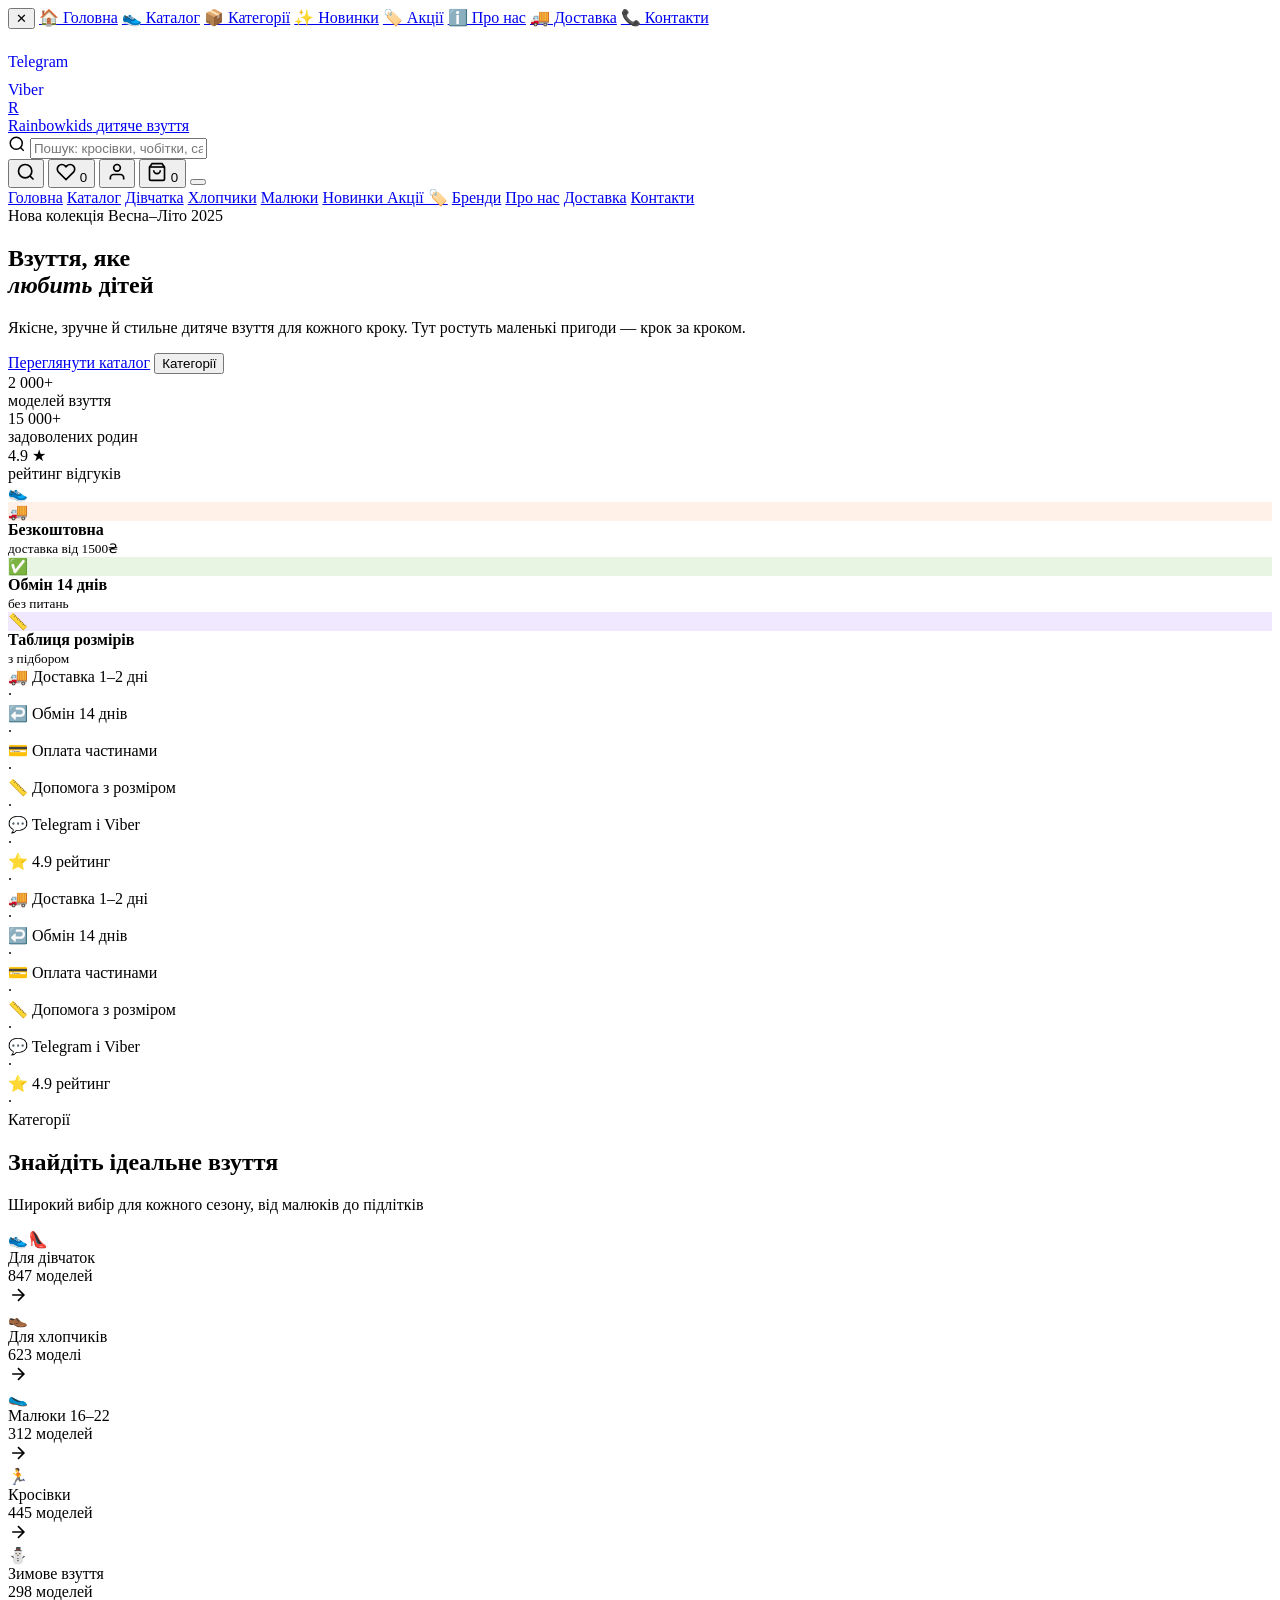
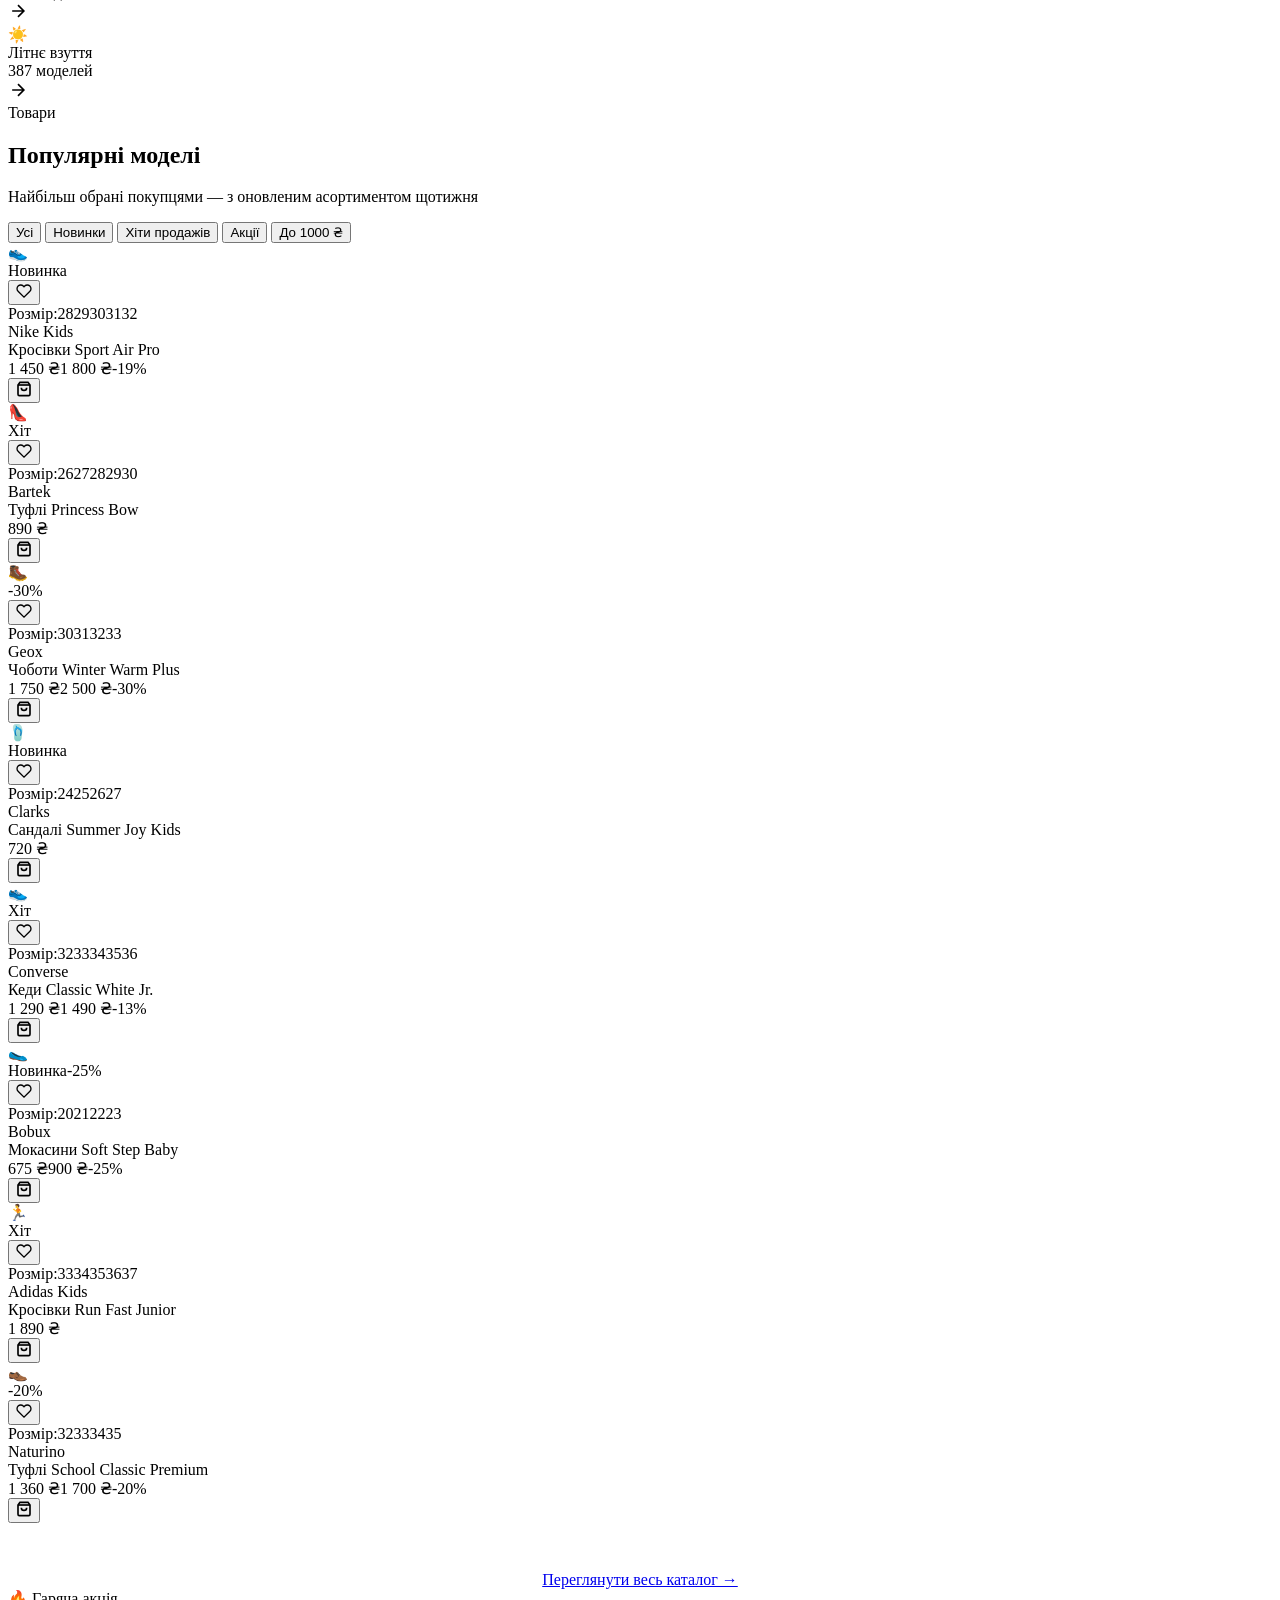
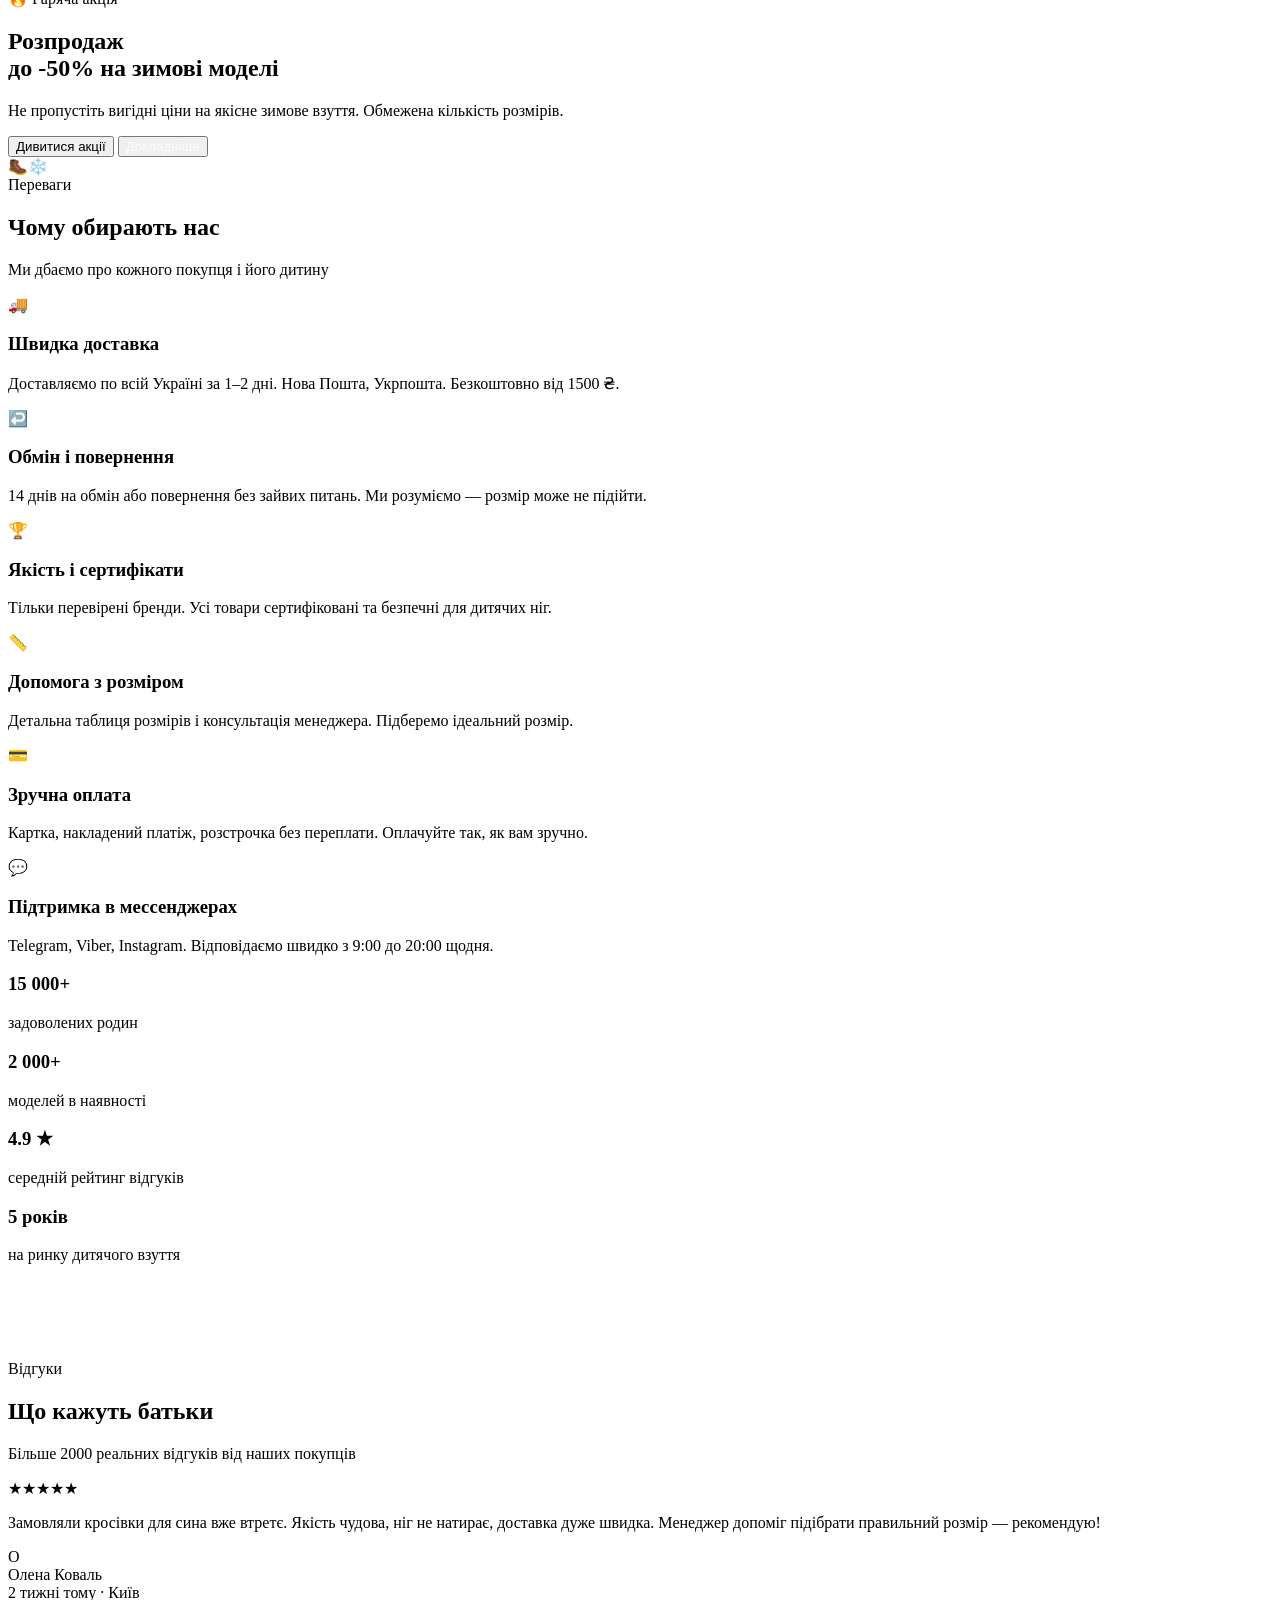
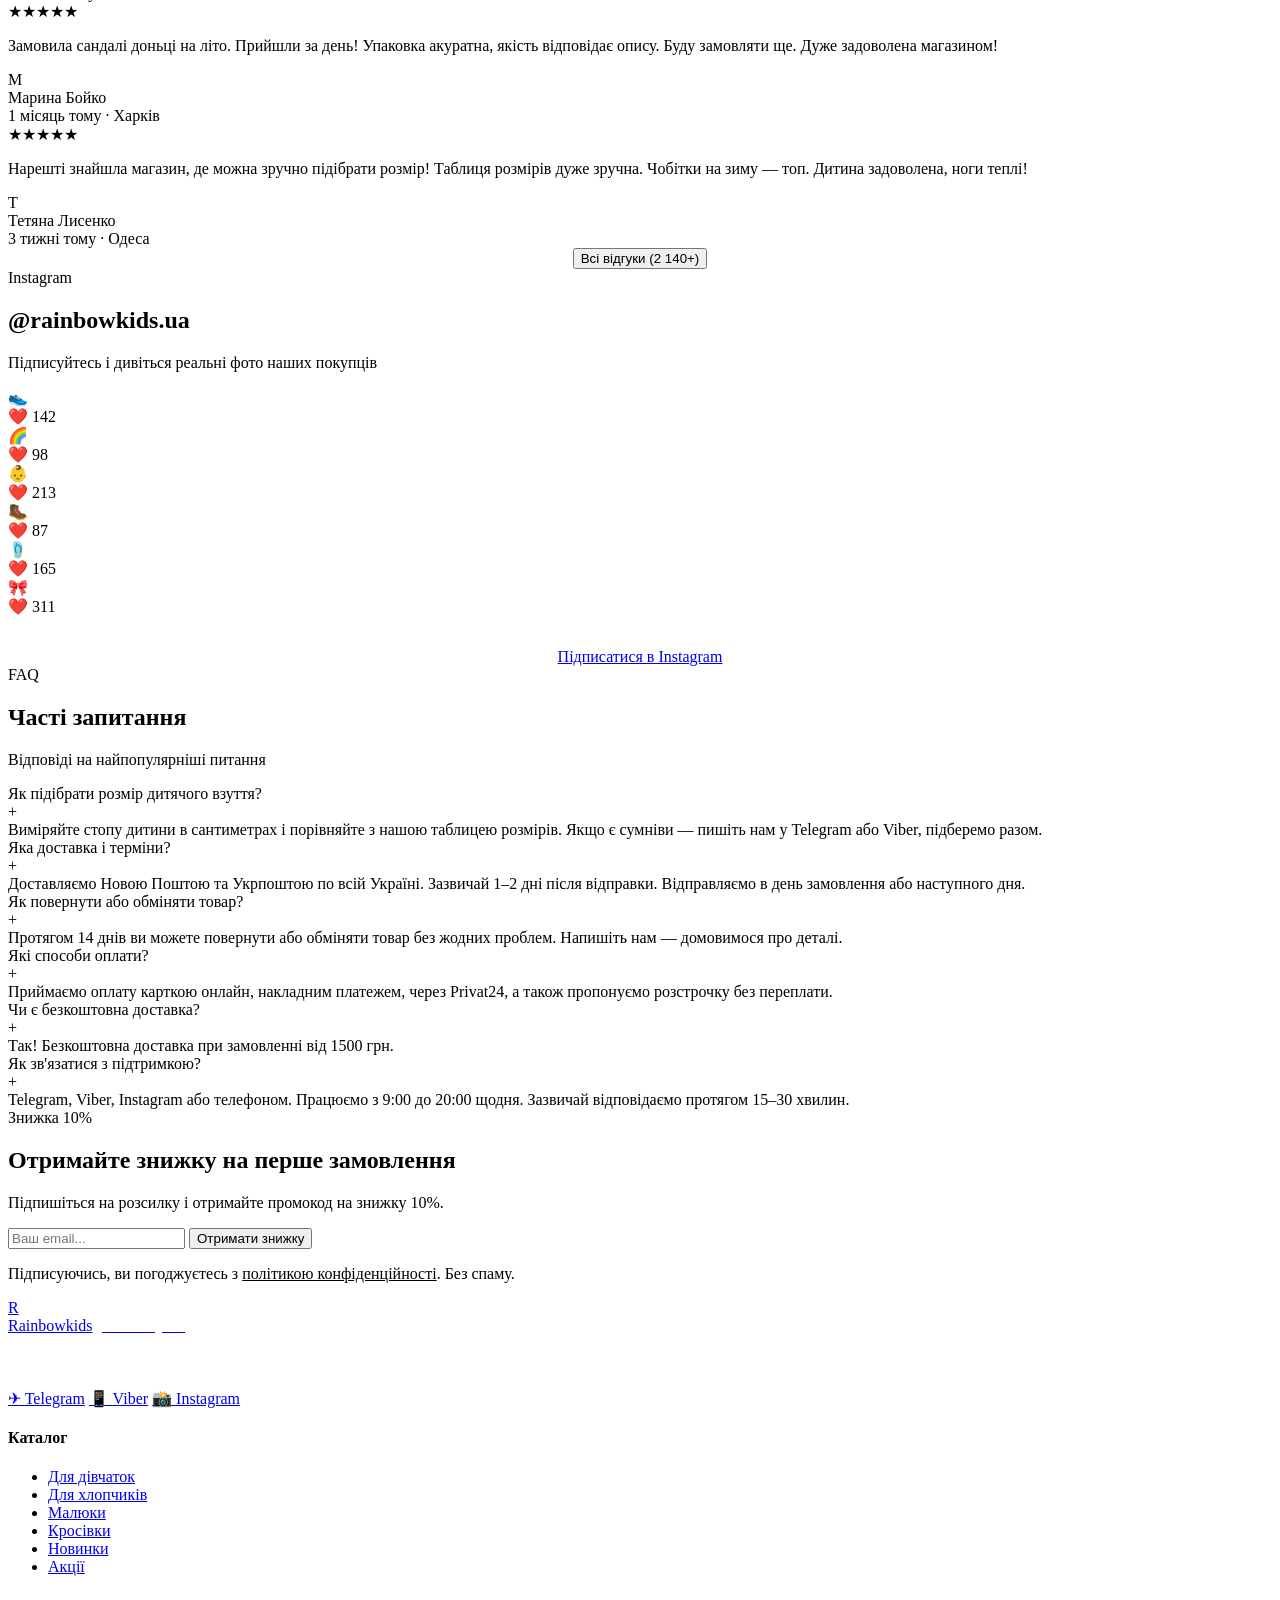
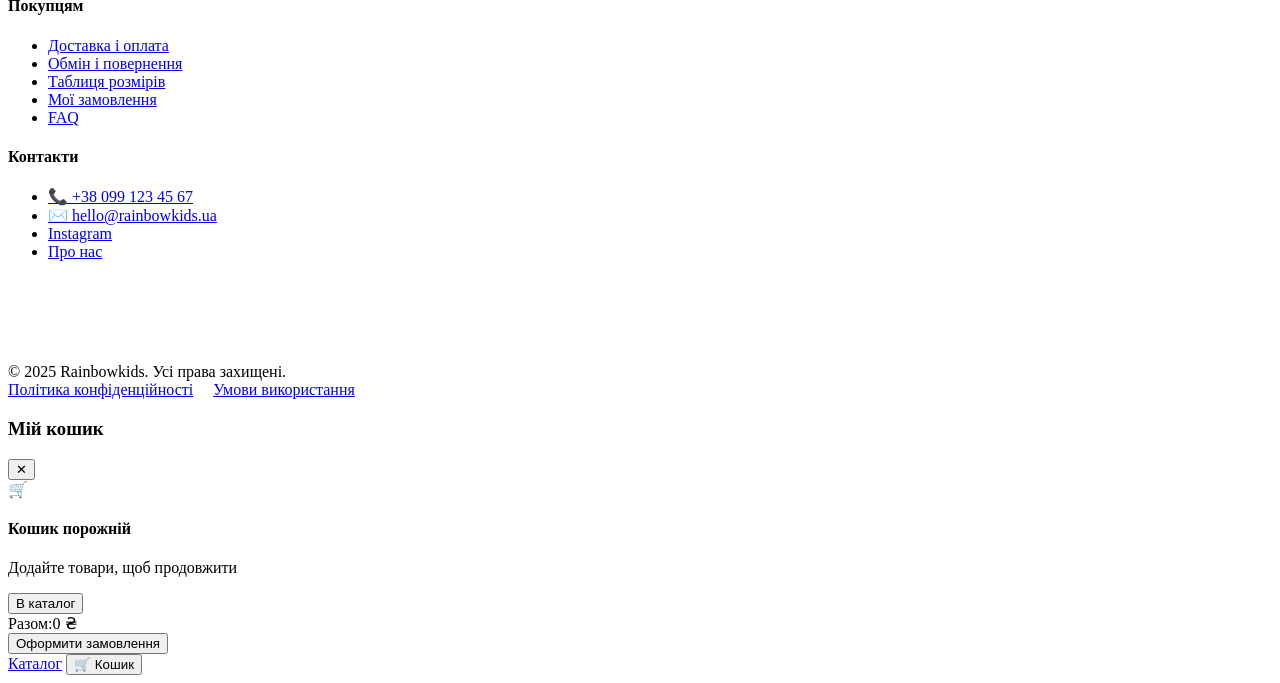
==== index.html @ 33ae43b8 "Add files via upload" ====
<!DOCTYPE html>
<html lang="uk">
<head>
  <meta charset="UTF-8">
  <meta name="viewport" content="width=device-width, initial-scale=1.0">
  <title>Rainbowkids — Дитяче взуття з любов'ю</title>
  <meta name="description" content="Інтернет-магазин дитячого взуття Rainbowkids. Великий вибір для дітей. Швидка доставка по Україні.">
  <link rel="icon" href="data:image/svg+xml,<svg xmlns='http://www.w3.org/2000/svg' viewBox='0 0 100 100'><text y='.9em' font-size='90'>👟</text></svg>">
  <link rel="stylesheet" href="css/style.css">
</head>
<body>

<div id="mobileNav" class="mobile-nav">
  <div id="mobileNavOverlay" class="mobile-nav-overlay"></div>
  <div class="mobile-nav-panel">
    <button class="mobile-nav-close" onclick="document.getElementById('mobileMenuBtn').click()">✕</button>
    <a href="index.html" class="mobile-nav-link">🏠 Головна</a>
    <a href="pages/catalog.html" class="mobile-nav-link">👟 Каталог</a>
    <a href="#categories" class="mobile-nav-link">📦 Категорії</a>
    <a href="#" class="mobile-nav-link">✨ Новинки</a>
    <a href="#" class="mobile-nav-link">🏷️ Акції</a>
    <a href="#" class="mobile-nav-link">ℹ️ Про нас</a>
    <a href="#" class="mobile-nav-link">🚚 Доставка</a>
    <a href="#" class="mobile-nav-link">📞 Контакти</a>
    <div style="margin-top:auto;padding-top:24px;display:flex;flex-direction:column;gap:10px;">
      <a href="https://t.me/rainbowkids" class="messenger-btn tg" style="justify-content:center;text-decoration:none;">Telegram</a>
      <a href="viber://chat" class="messenger-btn vb" style="justify-content:center;text-decoration:none;">Viber</a>
    </div>
  </div>
</div>

<header class="site-header">
  <div class="header-top">
    <a href="index.html" class="logo">
      <div class="logo-mark">R</div>
      <div>
        <span class="logo-text">Rainbowkids</span>
        <span class="logo-sub">дитяче взуття</span>
      </div>
    </a>
    <div class="header-search">
      <svg class="search-icon" width="18" height="18" fill="none" stroke="currentColor" stroke-width="2" viewBox="0 0 24 24"><circle cx="11" cy="11" r="8"/><path d="m21 21-4.35-4.35"/></svg>
      <input type="text" placeholder="Пошук: кросівки, чобітки, сандалі...">
    </div>
    <div class="header-actions">
      <button class="action-btn" onclick="focusSearch()" title="Пошук">
        <svg width="20" height="20" fill="none" stroke="currentColor" stroke-width="2" viewBox="0 0 24 24"><circle cx="11" cy="11" r="8"/><path d="m21 21-4.35-4.35"/></svg>
      </button>
      <button class="action-btn" title="Обране">
        <svg width="20" height="20" fill="none" stroke="currentColor" stroke-width="2" viewBox="0 0 24 24"><path d="M20.84 4.61a5.5 5.5 0 0 0-7.78 0L12 5.67l-1.06-1.06a5.5 5.5 0 0 0-7.78 7.78l1.06 1.06L12 21.23l7.78-7.78 1.06-1.06a5.5 5.5 0 0 0 0-7.78z"/></svg>
        <span class="badge-count wish-count">0</span>
      </button>
      <button class="action-btn" title="Кабінет">
        <svg width="20" height="20" fill="none" stroke="currentColor" stroke-width="2" viewBox="0 0 24 24"><path d="M20 21v-2a4 4 0 0 0-4-4H8a4 4 0 0 0-4 4v2"/><circle cx="12" cy="7" r="4"/></svg>
      </button>
      <button class="action-btn cart-action" onclick="openCart()" title="Кошик">
        <svg width="20" height="20" fill="none" stroke="currentColor" stroke-width="2" viewBox="0 0 24 24"><path d="M6 2 3 6v14a2 2 0 0 0 2 2h14a2 2 0 0 0 2-2V6l-3-4z"/><line x1="3" y1="6" x2="21" y2="6"/><path d="M16 10a4 4 0 0 1-8 0"/></svg>
        <span class="badge-count cart-count">0</span>
      </button>
      <button class="mobile-menu-btn" id="mobileMenuBtn" aria-label="Меню"><span></span><span></span><span></span></button>
    </div>
  </div>
  <nav class="main-nav">
    <div class="nav-inner">
      <a href="index.html" class="nav-link active">Головна</a>
      <a href="pages/catalog.html" class="nav-link">Каталог</a>
      <a href="#" class="nav-link">Дівчатка</a>
      <a href="#" class="nav-link">Хлопчики</a>
      <a href="#" class="nav-link">Малюки</a>
      <a href="#" class="nav-link">Новинки <span class="new-dot"></span></a>
      <a href="#" class="nav-link">Акції 🏷️</a>
      <a href="#" class="nav-link">Бренди</a>
      <a href="#" class="nav-link">Про нас</a>
      <a href="#" class="nav-link">Доставка</a>
      <a href="#" class="nav-link">Контакти</a>
    </div>
  </nav>
</header>

<main>

<section class="hero">
  <div class="hero-content fade-up">
    <div class="hero-tag"><span></span>Нова колекція Весна–Літо 2025</div>
    <h1>Взуття, яке<br><em>любить</em> дітей</h1>
    <p class="hero-desc">Якісне, зручне й стильне дитяче взуття для кожного кроку. Тут ростуть маленькі пригоди — крок за кроком.</p>
    <div class="hero-actions">
      <a href="pages/catalog.html" class="btn btn-coral btn-lg">Переглянути каталог</a>
      <button class="btn btn-outline btn-lg" onclick="document.getElementById('categories').scrollIntoView({behavior:'smooth'})">Категорії</button>
    </div>
    <div class="hero-stats">
      <div class="stat-item"><div class="stat-num">2 000+</div><div class="stat-label">моделей взуття</div></div>
      <div class="stat-item"><div class="stat-num">15 000+</div><div class="stat-label">задоволених родин</div></div>
      <div class="stat-item"><div class="stat-num">4.9 ★</div><div class="stat-label">рейтинг відгуків</div></div>
    </div>
  </div>
  <div class="hero-visual">
    <div class="hero-img-placeholder">
      <div class="big-shoe-visual"><div class="shoe-circle"><span>👟</span></div></div>
      <div class="floating-card card-1">
        <div class="fc-icon" style="background:#FFF0E8;">🚚</div>
        <div><strong>Безкоштовна</strong><br><small style="color:var(--text-muted)">доставка від 1500₴</small></div>
      </div>
      <div class="floating-card card-2">
        <div class="fc-icon" style="background:#E8F5E3;">✅</div>
        <div><strong>Обмін 14 днів</strong><br><small style="color:var(--text-muted)">без питань</small></div>
      </div>
      <div class="floating-card card-3">
        <div class="fc-icon" style="background:#F0E8FF;">📏</div>
        <div><strong>Таблиця розмірів</strong><br><small style="color:var(--text-muted)">з підбором</small></div>
      </div>
    </div>
  </div>
</section>

<div class="features-strip">
  <div class="features-track">
    <div class="feature-item"><span>🚚</span> Доставка 1–2 дні</div><div class="feature-sep">·</div>
    <div class="feature-item"><span>↩️</span> Обмін 14 днів</div><div class="feature-sep">·</div>
    <div class="feature-item"><span>💳</span> Оплата частинами</div><div class="feature-sep">·</div>
    <div class="feature-item"><span>📏</span> Допомога з розміром</div><div class="feature-sep">·</div>
    <div class="feature-item"><span>💬</span> Telegram і Viber</div><div class="feature-sep">·</div>
    <div class="feature-item"><span>⭐</span> 4.9 рейтинг</div><div class="feature-sep">·</div>
    <div class="feature-item"><span>🚚</span> Доставка 1–2 дні</div><div class="feature-sep">·</div>
    <div class="feature-item"><span>↩️</span> Обмін 14 днів</div><div class="feature-sep">·</div>
    <div class="feature-item"><span>💳</span> Оплата частинами</div><div class="feature-sep">·</div>
    <div class="feature-item"><span>📏</span> Допомога з розміром</div><div class="feature-sep">·</div>
    <div class="feature-item"><span>💬</span> Telegram і Viber</div><div class="feature-sep">·</div>
    <div class="feature-item"><span>⭐</span> 4.9 рейтинг</div><div class="feature-sep">·</div>
  </div>
</div>

<section class="categories-section" id="categories">
  <div class="container">
    <div class="section-header fade-up">
      <div class="section-tag">Категорії</div>
      <h2>Знайдіть ідеальне взуття</h2>
      <p>Широкий вибір для кожного сезону, від малюків до підлітків</p>
    </div>
    <div class="categories-grid">
      <div class="cat-card large fade-up stagger-1">
        <div class="cat-img"><div class="cat-img-inner">👟👠</div></div>
        <div class="cat-body"><div><div class="cat-name">Для дівчаток</div><div class="cat-count">847 моделей</div></div><svg class="cat-arrow" width="20" height="20" fill="none" stroke="currentColor" stroke-width="2" viewBox="0 0 24 24"><path d="M5 12h14M12 5l7 7-7 7"/></svg></div>
      </div>
      <div class="cat-card fade-up stagger-2">
        <div class="cat-img"><div class="cat-img-inner">👞</div></div>
        <div class="cat-body"><div><div class="cat-name">Для хлопчиків</div><div class="cat-count">623 моделі</div></div><svg class="cat-arrow" width="20" height="20" fill="none" stroke="currentColor" stroke-width="2" viewBox="0 0 24 24"><path d="M5 12h14M12 5l7 7-7 7"/></svg></div>
      </div>
      <div class="cat-card fade-up stagger-3">
        <div class="cat-img"><div class="cat-img-inner">🥿</div></div>
        <div class="cat-body"><div><div class="cat-name">Малюки 16–22</div><div class="cat-count">312 моделей</div></div><svg class="cat-arrow" width="20" height="20" fill="none" stroke="currentColor" stroke-width="2" viewBox="0 0 24 24"><path d="M5 12h14M12 5l7 7-7 7"/></svg></div>
      </div>
      <div class="cat-card fade-up stagger-1">
        <div class="cat-img"><div class="cat-img-inner">🏃</div></div>
        <div class="cat-body"><div><div class="cat-name">Кросівки</div><div class="cat-count">445 моделей</div></div><svg class="cat-arrow" width="20" height="20" fill="none" stroke="currentColor" stroke-width="2" viewBox="0 0 24 24"><path d="M5 12h14M12 5l7 7-7 7"/></svg></div>
      </div>
      <div class="cat-card fade-up stagger-2">
        <div class="cat-img"><div class="cat-img-inner">⛄</div></div>
        <div class="cat-body"><div><div class="cat-name">Зимове взуття</div><div class="cat-count">298 моделей</div></div><svg class="cat-arrow" width="20" height="20" fill="none" stroke="currentColor" stroke-width="2" viewBox="0 0 24 24"><path d="M5 12h14M12 5l7 7-7 7"/></svg></div>
      </div>
      <div class="cat-card fade-up stagger-3">
        <div class="cat-img"><div class="cat-img-inner">☀️</div></div>
        <div class="cat-body"><div><div class="cat-name">Літнє взуття</div><div class="cat-count">387 моделей</div></div><svg class="cat-arrow" width="20" height="20" fill="none" stroke="currentColor" stroke-width="2" viewBox="0 0 24 24"><path d="M5 12h14M12 5l7 7-7 7"/></svg></div>
      </div>
    </div>
  </div>
</section>

<section class="products-section">
  <div class="container">
    <div class="section-header fade-up">
      <div class="section-tag">Товари</div>
      <h2>Популярні моделі</h2>
      <p>Найбільш обрані покупцями — з оновленим асортиментом щотижня</p>
    </div>
    <div class="products-tabs fade-up">
      <button class="tab-btn active">Усі</button>
      <button class="tab-btn">Новинки</button>
      <button class="tab-btn">Хіти продажів</button>
      <button class="tab-btn">Акції</button>
      <button class="tab-btn">До 1000 ₴</button>
    </div>
    <div class="products-grid">
      <div class="product-card fade-up stagger-1">
        <div class="product-img"><div class="product-img-inner">👟</div>
          <div class="product-badges"><span class="badge badge-new">Новинка</span></div>
          <div class="product-actions">
            <button class="product-action-btn" onclick="toggleWish(this,'Кросівки Sport Air Pro')"><svg width="16" height="16" fill="none" stroke="currentColor" stroke-width="2" viewBox="0 0 24 24"><path d="M20.84 4.61a5.5 5.5 0 0 0-7.78 0L12 5.67l-1.06-1.06a5.5 5.5 0 0 0-7.78 7.78l1.06 1.06L12 21.23l7.78-7.78 1.06-1.06a5.5 5.5 0 0 0 0-7.78z"/></svg></button>
          </div>
          <div class="product-sizes"><span class="sizes-label">Розмір:</span><span class="size-chip">28</span><span class="size-chip">29</span><span class="size-chip">30</span><span class="size-chip sold-out">31</span><span class="size-chip">32</span></div>
        </div>
        <div class="product-body"><div class="product-brand">Nike Kids</div><div class="product-name">Кросівки Sport Air Pro</div>
          <div class="product-footer"><div class="product-price"><span class="price-current">1 450 ₴</span><span class="price-old">1 800 ₴</span><span class="price-discount">-19%</span></div>
            <button class="cart-btn" onclick="addToCart('Кросівки Sport Air Pro',1450,'32','👟')"><svg width="16" height="16" fill="none" stroke="currentColor" stroke-width="2.5" viewBox="0 0 24 24"><path d="M6 2 3 6v14a2 2 0 0 0 2 2h14a2 2 0 0 0 2-2V6l-3-4z"/><line x1="3" y1="6" x2="21" y2="6"/><path d="M16 10a4 4 0 0 1-8 0"/></svg></button>
          </div>
        </div>
      </div>
      <div class="product-card fade-up stagger-2">
        <div class="product-img"><div class="product-img-inner">👠</div>
          <div class="product-badges"><span class="badge badge-hit">Хіт</span></div>
          <div class="product-actions"><button class="product-action-btn" onclick="toggleWish(this,'Туфлі Princess Bow')"><svg width="16" height="16" fill="none" stroke="currentColor" stroke-width="2" viewBox="0 0 24 24"><path d="M20.84 4.61a5.5 5.5 0 0 0-7.78 0L12 5.67l-1.06-1.06a5.5 5.5 0 0 0-7.78 7.78l1.06 1.06L12 21.23l7.78-7.78 1.06-1.06a5.5 5.5 0 0 0 0-7.78z"/></svg></button></div>
          <div class="product-sizes"><span class="sizes-label">Розмір:</span><span class="size-chip">26</span><span class="size-chip">27</span><span class="size-chip">28</span><span class="size-chip">29</span><span class="size-chip">30</span></div>
        </div>
        <div class="product-body"><div class="product-brand">Bartek</div><div class="product-name">Туфлі Princess Bow</div>
          <div class="product-footer"><div class="product-price"><span class="price-current">890 ₴</span></div>
            <button class="cart-btn" onclick="addToCart('Туфлі Princess Bow',890,'28','👠')"><svg width="16" height="16" fill="none" stroke="currentColor" stroke-width="2.5" viewBox="0 0 24 24"><path d="M6 2 3 6v14a2 2 0 0 0 2 2h14a2 2 0 0 0 2-2V6l-3-4z"/><line x1="3" y1="6" x2="21" y2="6"/><path d="M16 10a4 4 0 0 1-8 0"/></svg></button>
          </div>
        </div>
      </div>
      <div class="product-card fade-up stagger-3">
        <div class="product-img"><div class="product-img-inner">🥾</div>
          <div class="product-badges"><span class="badge badge-sale">-30%</span></div>
          <div class="product-actions"><button class="product-action-btn" onclick="toggleWish(this,'Чоботи Winter Warm Plus')"><svg width="16" height="16" fill="none" stroke="currentColor" stroke-width="2" viewBox="0 0 24 24"><path d="M20.84 4.61a5.5 5.5 0 0 0-7.78 0L12 5.67l-1.06-1.06a5.5 5.5 0 0 0-7.78 7.78l1.06 1.06L12 21.23l7.78-7.78 1.06-1.06a5.5 5.5 0 0 0 0-7.78z"/></svg></button></div>
          <div class="product-sizes"><span class="sizes-label">Розмір:</span><span class="size-chip">30</span><span class="size-chip">31</span><span class="size-chip sold-out">32</span><span class="size-chip">33</span></div>
        </div>
        <div class="product-body"><div class="product-brand">Geox</div><div class="product-name">Чоботи Winter Warm Plus</div>
          <div class="product-footer"><div class="product-price"><span class="price-current">1 750 ₴</span><span class="price-old">2 500 ₴</span><span class="price-discount">-30%</span></div>
            <button class="cart-btn" onclick="addToCart('Чоботи Winter Warm Plus',1750,'31','🥾')"><svg width="16" height="16" fill="none" stroke="currentColor" stroke-width="2.5" viewBox="0 0 24 24"><path d="M6 2 3 6v14a2 2 0 0 0 2 2h14a2 2 0 0 0 2-2V6l-3-4z"/><line x1="3" y1="6" x2="21" y2="6"/><path d="M16 10a4 4 0 0 1-8 0"/></svg></button>
          </div>
        </div>
      </div>
      <div class="product-card fade-up stagger-4">
        <div class="product-img"><div class="product-img-inner">🩴</div>
          <div class="product-badges"><span class="badge badge-new">Новинка</span></div>
          <div class="product-actions"><button class="product-action-btn" onclick="toggleWish(this,'Сандалі Summer Joy Kids')"><svg width="16" height="16" fill="none" stroke="currentColor" stroke-width="2" viewBox="0 0 24 24"><path d="M20.84 4.61a5.5 5.5 0 0 0-7.78 0L12 5.67l-1.06-1.06a5.5 5.5 0 0 0-7.78 7.78l1.06 1.06L12 21.23l7.78-7.78 1.06-1.06a5.5 5.5 0 0 0 0-7.78z"/></svg></button></div>
          <div class="product-sizes"><span class="sizes-label">Розмір:</span><span class="size-chip">24</span><span class="size-chip">25</span><span class="size-chip">26</span><span class="size-chip">27</span></div>
        </div>
        <div class="product-body"><div class="product-brand">Clarks</div><div class="product-name">Сандалі Summer Joy Kids</div>
          <div class="product-footer"><div class="product-price"><span class="price-current">720 ₴</span></div>
            <button class="cart-btn" onclick="addToCart('Сандалі Summer Joy Kids',720,'26','🩴')"><svg width="16" height="16" fill="none" stroke="currentColor" stroke-width="2.5" viewBox="0 0 24 24"><path d="M6 2 3 6v14a2 2 0 0 0 2 2h14a2 2 0 0 0 2-2V6l-3-4z"/><line x1="3" y1="6" x2="21" y2="6"/><path d="M16 10a4 4 0 0 1-8 0"/></svg></button>
          </div>
        </div>
      </div>
      <div class="product-card fade-up stagger-1">
        <div class="product-img"><div class="product-img-inner">👟</div>
          <div class="product-badges"><span class="badge badge-hit">Хіт</span></div>
          <div class="product-actions"><button class="product-action-btn" onclick="toggleWish(this,'Кеди Classic White Jr.')"><svg width="16" height="16" fill="none" stroke="currentColor" stroke-width="2" viewBox="0 0 24 24"><path d="M20.84 4.61a5.5 5.5 0 0 0-7.78 0L12 5.67l-1.06-1.06a5.5 5.5 0 0 0-7.78 7.78l1.06 1.06L12 21.23l7.78-7.78 1.06-1.06a5.5 5.5 0 0 0 0-7.78z"/></svg></button></div>
          <div class="product-sizes"><span class="sizes-label">Розмір:</span><span class="size-chip">32</span><span class="size-chip">33</span><span class="size-chip">34</span><span class="size-chip">35</span><span class="size-chip">36</span></div>
        </div>
        <div class="product-body"><div class="product-brand">Converse</div><div class="product-name">Кеди Classic White Jr.</div>
          <div class="product-footer"><div class="product-price"><span class="price-current">1 290 ₴</span><span class="price-old">1 490 ₴</span><span class="price-discount">-13%</span></div>
            <button class="cart-btn" onclick="addToCart('Кеди Classic White Jr.',1290,'34','👟')"><svg width="16" height="16" fill="none" stroke="currentColor" stroke-width="2.5" viewBox="0 0 24 24"><path d="M6 2 3 6v14a2 2 0 0 0 2 2h14a2 2 0 0 0 2-2V6l-3-4z"/><line x1="3" y1="6" x2="21" y2="6"/><path d="M16 10a4 4 0 0 1-8 0"/></svg></button>
          </div>
        </div>
      </div>
      <div class="product-card fade-up stagger-2">
        <div class="product-img"><div class="product-img-inner">🥿</div>
          <div class="product-badges"><span class="badge badge-new">Новинка</span><span class="badge badge-sale">-25%</span></div>
          <div class="product-actions"><button class="product-action-btn" onclick="toggleWish(this,'Мокасини Soft Step Baby')"><svg width="16" height="16" fill="none" stroke="currentColor" stroke-width="2" viewBox="0 0 24 24"><path d="M20.84 4.61a5.5 5.5 0 0 0-7.78 0L12 5.67l-1.06-1.06a5.5 5.5 0 0 0-7.78 7.78l1.06 1.06L12 21.23l7.78-7.78 1.06-1.06a5.5 5.5 0 0 0 0-7.78z"/></svg></button></div>
          <div class="product-sizes"><span class="sizes-label">Розмір:</span><span class="size-chip">20</span><span class="size-chip">21</span><span class="size-chip">22</span><span class="size-chip sold-out">23</span></div>
        </div>
        <div class="product-body"><div class="product-brand">Bobux</div><div class="product-name">Мокасини Soft Step Baby</div>
          <div class="product-footer"><div class="product-price"><span class="price-current">675 ₴</span><span class="price-old">900 ₴</span><span class="price-discount">-25%</span></div>
            <button class="cart-btn" onclick="addToCart('Мокасини Soft Step Baby',675,'21','🥿')"><svg width="16" height="16" fill="none" stroke="currentColor" stroke-width="2.5" viewBox="0 0 24 24"><path d="M6 2 3 6v14a2 2 0 0 0 2 2h14a2 2 0 0 0 2-2V6l-3-4z"/><line x1="3" y1="6" x2="21" y2="6"/><path d="M16 10a4 4 0 0 1-8 0"/></svg></button>
          </div>
        </div>
      </div>
      <div class="product-card fade-up stagger-3">
        <div class="product-img"><div class="product-img-inner">🏃</div>
          <div class="product-badges"><span class="badge badge-hit">Хіт</span></div>
          <div class="product-actions"><button class="product-action-btn" onclick="toggleWish(this,'Кросівки Run Fast Junior')"><svg width="16" height="16" fill="none" stroke="currentColor" stroke-width="2" viewBox="0 0 24 24"><path d="M20.84 4.61a5.5 5.5 0 0 0-7.78 0L12 5.67l-1.06-1.06a5.5 5.5 0 0 0-7.78 7.78l1.06 1.06L12 21.23l7.78-7.78 1.06-1.06a5.5 5.5 0 0 0 0-7.78z"/></svg></button></div>
          <div class="product-sizes"><span class="sizes-label">Розмір:</span><span class="size-chip">33</span><span class="size-chip">34</span><span class="size-chip">35</span><span class="size-chip">36</span><span class="size-chip">37</span></div>
        </div>
        <div class="product-body"><div class="product-brand">Adidas Kids</div><div class="product-name">Кросівки Run Fast Junior</div>
          <div class="product-footer"><div class="product-price"><span class="price-current">1 890 ₴</span></div>
            <button class="cart-btn" onclick="addToCart('Кросівки Run Fast Junior',1890,'35','🏃')"><svg width="16" height="16" fill="none" stroke="currentColor" stroke-width="2.5" viewBox="0 0 24 24"><path d="M6 2 3 6v14a2 2 0 0 0 2 2h14a2 2 0 0 0 2-2V6l-3-4z"/><line x1="3" y1="6" x2="21" y2="6"/><path d="M16 10a4 4 0 0 1-8 0"/></svg></button>
          </div>
        </div>
      </div>
      <div class="product-card fade-up stagger-4">
        <div class="product-img"><div class="product-img-inner">👞</div>
          <div class="product-badges"><span class="badge badge-sale">-20%</span></div>
          <div class="product-actions"><button class="product-action-btn" onclick="toggleWish(this,'Туфлі School Classic Premium')"><svg width="16" height="16" fill="none" stroke="currentColor" stroke-width="2" viewBox="0 0 24 24"><path d="M20.84 4.61a5.5 5.5 0 0 0-7.78 0L12 5.67l-1.06-1.06a5.5 5.5 0 0 0-7.78 7.78l1.06 1.06L12 21.23l7.78-7.78 1.06-1.06a5.5 5.5 0 0 0 0-7.78z"/></svg></button></div>
          <div class="product-sizes"><span class="sizes-label">Розмір:</span><span class="size-chip">32</span><span class="size-chip">33</span><span class="size-chip sold-out">34</span><span class="size-chip">35</span></div>
        </div>
        <div class="product-body"><div class="product-brand">Naturino</div><div class="product-name">Туфлі School Classic Premium</div>
          <div class="product-footer"><div class="product-price"><span class="price-current">1 360 ₴</span><span class="price-old">1 700 ₴</span><span class="price-discount">-20%</span></div>
            <button class="cart-btn" onclick="addToCart('Туфлі School Classic Premium',1360,'33','👞')"><svg width="16" height="16" fill="none" stroke="currentColor" stroke-width="2.5" viewBox="0 0 24 24"><path d="M6 2 3 6v14a2 2 0 0 0 2 2h14a2 2 0 0 0 2-2V6l-3-4z"/><line x1="3" y1="6" x2="21" y2="6"/><path d="M16 10a4 4 0 0 1-8 0"/></svg></button>
          </div>
        </div>
      </div>
    </div>
    <div style="text-align:center;margin-top:48px;" class="fade-up">
      <a href="pages/catalog.html" class="btn btn-outline btn-lg">Переглянути весь каталог →</a>
    </div>
  </div>
</section>

<section class="promo-section">
  <div class="container">
    <div class="promo-banner fade-in">
      <div class="promo-content">
        <span class="promo-tag">🔥 Гаряча акція</span>
        <h2>Розпродаж<br>до -50% на зимові моделі</h2>
        <p>Не пропустіть вигідні ціни на якісне зимове взуття. Обмежена кількість розмірів.</p>
        <div class="promo-actions">
          <button class="btn btn-coral btn-lg" onclick="showToast('🏷️ Переходимо в акції!')">Дивитися акції</button>
          <button class="btn btn-ghost btn-lg" style="color:rgba(255,255,255,0.8);">Докладніше</button>
        </div>
      </div>
      <div class="promo-visual">🥾❄️</div>
    </div>
  </div>
</section>

<section class="benefits-section">
  <div class="container">
    <div class="section-header fade-up">
      <div class="section-tag">Переваги</div>
      <h2>Чому обирають нас</h2>
      <p>Ми дбаємо про кожного покупця і його дитину</p>
    </div>
    <div class="benefits-grid">
      <div class="benefit-card fade-up stagger-1"><div class="benefit-icon">🚚</div><h3>Швидка доставка</h3><p>Доставляємо по всій Україні за 1–2 дні. Нова Пошта, Укрпошта. Безкоштовно від 1500 ₴.</p></div>
      <div class="benefit-card fade-up stagger-2"><div class="benefit-icon">↩️</div><h3>Обмін і повернення</h3><p>14 днів на обмін або повернення без зайвих питань. Ми розуміємо — розмір може не підійти.</p></div>
      <div class="benefit-card fade-up stagger-3"><div class="benefit-icon">🏆</div><h3>Якість і сертифікати</h3><p>Тільки перевірені бренди. Усі товари сертифіковані та безпечні для дитячих ніг.</p></div>
      <div class="benefit-card fade-up stagger-1"><div class="benefit-icon">📏</div><h3>Допомога з розміром</h3><p>Детальна таблиця розмірів і консультація менеджера. Підберемо ідеальний розмір.</p></div>
      <div class="benefit-card fade-up stagger-2"><div class="benefit-icon">💳</div><h3>Зручна оплата</h3><p>Картка, накладений платіж, розстрочка без переплати. Оплачуйте так, як вам зручно.</p></div>
      <div class="benefit-card fade-up stagger-3"><div class="benefit-icon">💬</div><h3>Підтримка в мессенджерах</h3><p>Telegram, Viber, Instagram. Відповідаємо швидко з 9:00 до 20:00 щодня.</p></div>
    </div>
  </div>
</section>

<section style="padding:0 0 80px;">
  <div class="container">
    <div class="trust-bar fade-in">
      <div class="trust-item"><h3>15 000+</h3><p>задоволених родин</p></div>
      <div class="trust-item"><h3>2 000+</h3><p>моделей в наявності</p></div>
      <div class="trust-item"><h3>4.9 ★</h3><p>середній рейтинг відгуків</p></div>
      <div class="trust-item"><h3>5 років</h3><p>на ринку дитячого взуття</p></div>
    </div>
  </div>
</section>

<section class="reviews-section">
  <div class="container">
    <div class="section-header fade-up"><div class="section-tag">Відгуки</div><h2>Що кажуть батьки</h2><p>Більше 2000 реальних відгуків від наших покупців</p></div>
    <div class="reviews-grid">
      <div class="review-card fade-up stagger-1"><div class="review-stars">★★★★★</div><p class="review-text">Замовляли кросівки для сина вже втретє. Якість чудова, ніг не натирає, доставка дуже швидка. Менеджер допоміг підібрати правильний розмір — рекомендую!</p><div class="review-author"><div class="review-avatar" style="background:var(--coral);">О</div><div><div class="review-name">Олена Коваль</div><div class="review-date">2 тижні тому · Київ</div></div></div></div>
      <div class="review-card fade-up stagger-2"><div class="review-stars">★★★★★</div><p class="review-text">Замовила сандалі доньці на літо. Прийшли за день! Упаковка акуратна, якість відповідає опису. Буду замовляти ще. Дуже задоволена магазином!</p><div class="review-author"><div class="review-avatar" style="background:var(--sage);">М</div><div><div class="review-name">Марина Бойко</div><div class="review-date">1 місяць тому · Харків</div></div></div></div>
      <div class="review-card fade-up stagger-3"><div class="review-stars">★★★★★</div><p class="review-text">Нарешті знайшла магазин, де можна зручно підібрати розмір! Таблиця розмірів дуже зручна. Чобітки на зиму — топ. Дитина задоволена, ноги теплі!</p><div class="review-author"><div class="review-avatar" style="background:var(--lavender);color:var(--text-primary);">Т</div><div><div class="review-name">Тетяна Лисенко</div><div class="review-date">3 тижні тому · Одеса</div></div></div></div>
    </div>
    <div style="text-align:center;" class="fade-up"><button class="btn btn-outline">Всі відгуки (2 140+)</button></div>
  </div>
</section>

<section class="instagram-section">
  <div class="container">
    <div class="section-header fade-up"><div class="section-tag">Instagram</div><h2>@rainbowkids.ua</h2><p>Підписуйтесь і дивіться реальні фото наших покупців</p></div>
    <div class="instagram-grid fade-in">
      <div class="ig-item"><span>👟</span><div class="ig-overlay">❤️ 142</div></div>
      <div class="ig-item"><span>🌈</span><div class="ig-overlay">❤️ 98</div></div>
      <div class="ig-item"><span>👶</span><div class="ig-overlay">❤️ 213</div></div>
      <div class="ig-item"><span>🥾</span><div class="ig-overlay">❤️ 87</div></div>
      <div class="ig-item"><span>🩴</span><div class="ig-overlay">❤️ 165</div></div>
      <div class="ig-item"><span>🎀</span><div class="ig-overlay">❤️ 311</div></div>
    </div>
    <div style="text-align:center;margin-top:32px;" class="fade-up"><a href="https://instagram.com/rainbowkids.ua" class="btn btn-outline" target="_blank" rel="noopener">Підписатися в Instagram</a></div>
  </div>
</section>

<section class="faq-section">
  <div class="container">
    <div class="section-header fade-up"><div class="section-tag">FAQ</div><h2>Часті запитання</h2><p>Відповіді на найпопулярніші питання</p></div>
    <div class="faq-grid">
      <div class="faq-item"><div class="faq-q">Як підібрати розмір дитячого взуття? <div class="faq-icon">+</div></div><div class="faq-a">Виміряйте стопу дитини в сантиметрах і порівняйте з нашою таблицею розмірів. Якщо є сумніви — пишіть нам у Telegram або Viber, підберемо разом.</div></div>
      <div class="faq-item"><div class="faq-q">Яка доставка і терміни? <div class="faq-icon">+</div></div><div class="faq-a">Доставляємо Новою Поштою та Укрпоштою по всій Україні. Зазвичай 1–2 дні після відправки. Відправляємо в день замовлення або наступного дня.</div></div>
      <div class="faq-item"><div class="faq-q">Як повернути або обміняти товар? <div class="faq-icon">+</div></div><div class="faq-a">Протягом 14 днів ви можете повернути або обміняти товар без жодних проблем. Напишіть нам — домовимося про деталі.</div></div>
      <div class="faq-item"><div class="faq-q">Які способи оплати? <div class="faq-icon">+</div></div><div class="faq-a">Приймаємо оплату карткою онлайн, накладним платежем, через Privat24, а також пропонуємо розстрочку без переплати.</div></div>
      <div class="faq-item"><div class="faq-q">Чи є безкоштовна доставка? <div class="faq-icon">+</div></div><div class="faq-a">Так! Безкоштовна доставка при замовленні від 1500 грн.</div></div>
      <div class="faq-item"><div class="faq-q">Як зв'язатися з підтримкою? <div class="faq-icon">+</div></div><div class="faq-a">Telegram, Viber, Instagram або телефоном. Працюємо з 9:00 до 20:00 щодня. Зазвичай відповідаємо протягом 15–30 хвилин.</div></div>
    </div>
  </div>
</section>

<section class="newsletter-section">
  <div class="container">
    <div class="newsletter-inner fade-up">
      <div class="section-tag" style="margin-bottom:16px;">Знижка 10%</div>
      <h2>Отримайте знижку на перше замовлення</h2>
      <p>Підпишіться на розсилку і отримайте промокод на знижку 10%.</p>
      <div class="newsletter-form">
        <input type="email" placeholder="Ваш email...">
        <button class="btn btn-coral" onclick="showToast('🎉 Промокод надіслано!')">Отримати знижку</button>
      </div>
      <p class="newsletter-consent">Підписуючись, ви погоджуєтесь з <a href="#" style="color:var(--coral)">політикою конфіденційності</a>. Без спаму.</p>
    </div>
  </div>
</section>

</main>

<footer class="site-footer">
  <div class="container">
    <div class="footer-main">
      <div class="footer-logo">
        <a href="index.html" class="logo"><div class="logo-mark">R</div><div><span class="logo-text">Rainbowkids</span><span class="logo-sub" style="color:rgba(255,255,255,0.4)">дитяче взуття</span></div></a>
        <p style="color:rgba(255,255,255,0.6);margin-top:16px;">Якісне дитяче взуття з любов'ю. Ми допомагаємо дітям робити кожен крок з радістю.</p>
        <div class="footer-messengers" style="margin-top:20px;">
          <a href="https://t.me/rainbowkids" class="messenger-btn tg" target="_blank" rel="noopener">✈ Telegram</a>
          <a href="viber://chat" class="messenger-btn vb">📱 Viber</a>
          <a href="https://instagram.com" class="messenger-btn ig" target="_blank" rel="noopener">📸 Instagram</a>
        </div>
      </div>
      <div class="footer-col"><h4>Каталог</h4><ul class="footer-links"><li><a href="#">Для дівчаток</a></li><li><a href="#">Для хлопчиків</a></li><li><a href="#">Малюки</a></li><li><a href="#">Кросівки</a></li><li><a href="#">Новинки</a></li><li><a href="#">Акції</a></li></ul></div>
      <div class="footer-col"><h4>Покупцям</h4><ul class="footer-links"><li><a href="#">Доставка і оплата</a></li><li><a href="#">Обмін і повернення</a></li><li><a href="#">Таблиця розмірів</a></li><li><a href="#">Мої замовлення</a></li><li><a href="#">FAQ</a></li></ul></div>
      <div class="footer-col"><h4>Контакти</h4><ul class="footer-links"><li><a href="tel:+380991234567">📞 +38 099 123 45 67</a></li><li><a href="mailto:hello@rainbowkids.ua">✉️ hello@rainbowkids.ua</a></li><li><a href="#">Instagram</a></li><li><a href="#">Про нас</a></li></ul>
        <div style="margin-top:24px;padding:20px;background:rgba(255,255,255,0.07);border-radius:16px;"><div style="color:rgba(255,255,255,0.5);font-size:0.75rem;margin-bottom:6px;">Графік роботи</div><div style="color:#fff;font-weight:600;font-size:0.9rem;">Пн–Нд 9:00–20:00</div></div>
      </div>
    </div>
    <div class="footer-bottom"><span>© 2025 Rainbowkids. Усі права захищені.</span><div style="display:flex;gap:20px;flex-wrap:wrap;"><a href="#">Політика конфіденційності</a><a href="#">Умови використання</a></div></div>
  </div>
</footer>

<div id="cartOverlay" class="cart-overlay"></div>
<div id="cartDrawer" class="cart-drawer">
  <div class="cart-header"><h3>Мій кошик</h3><button class="cart-close" onclick="closeCart()">✕</button></div>
  <div class="cart-body" id="cartBody"><div class="cart-empty"><span>🛒</span><h4>Кошик порожній</h4><p>Додайте товари, щоб продовжити</p><button class="btn btn-coral btn-sm" onclick="closeCart()">В каталог</button></div></div>
  <div class="cart-footer"><div class="cart-total"><span class="cart-total-label">Разом:</span><span class="cart-total-price" id="cartTotal">0 ₴</span></div><button class="btn btn-coral cart-checkout-btn btn-lg" onclick="showToast('🎉 Переходимо до оформлення!')">Оформити замовлення</button></div>
</div>

<div class="sticky-mobile">
  <a href="pages/catalog.html" class="btn btn-outline" style="flex:1;justify-content:center;">Каталог</a>
  <button class="btn btn-coral" style="flex:1;" onclick="openCart()">🛒 Кошик</button>
</div>

<script src="js/main.js"></script>
</body>
</html>
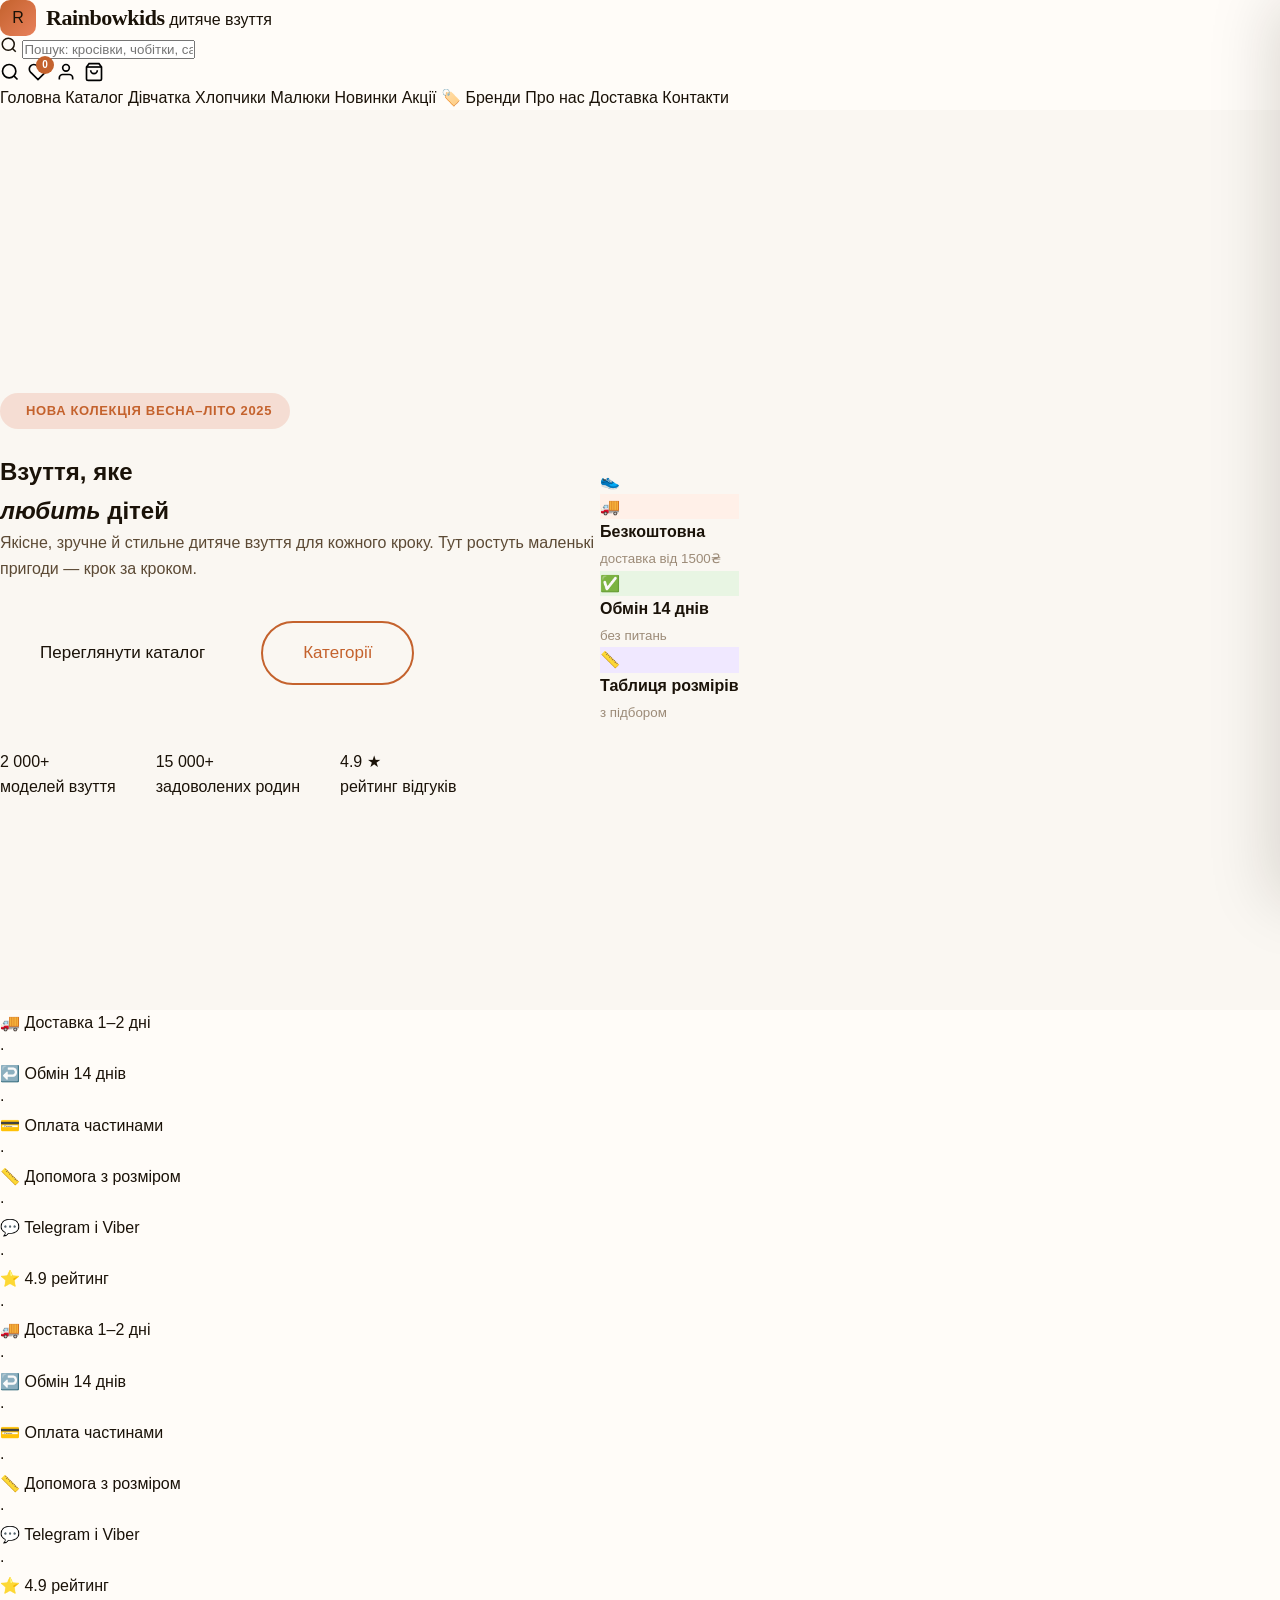
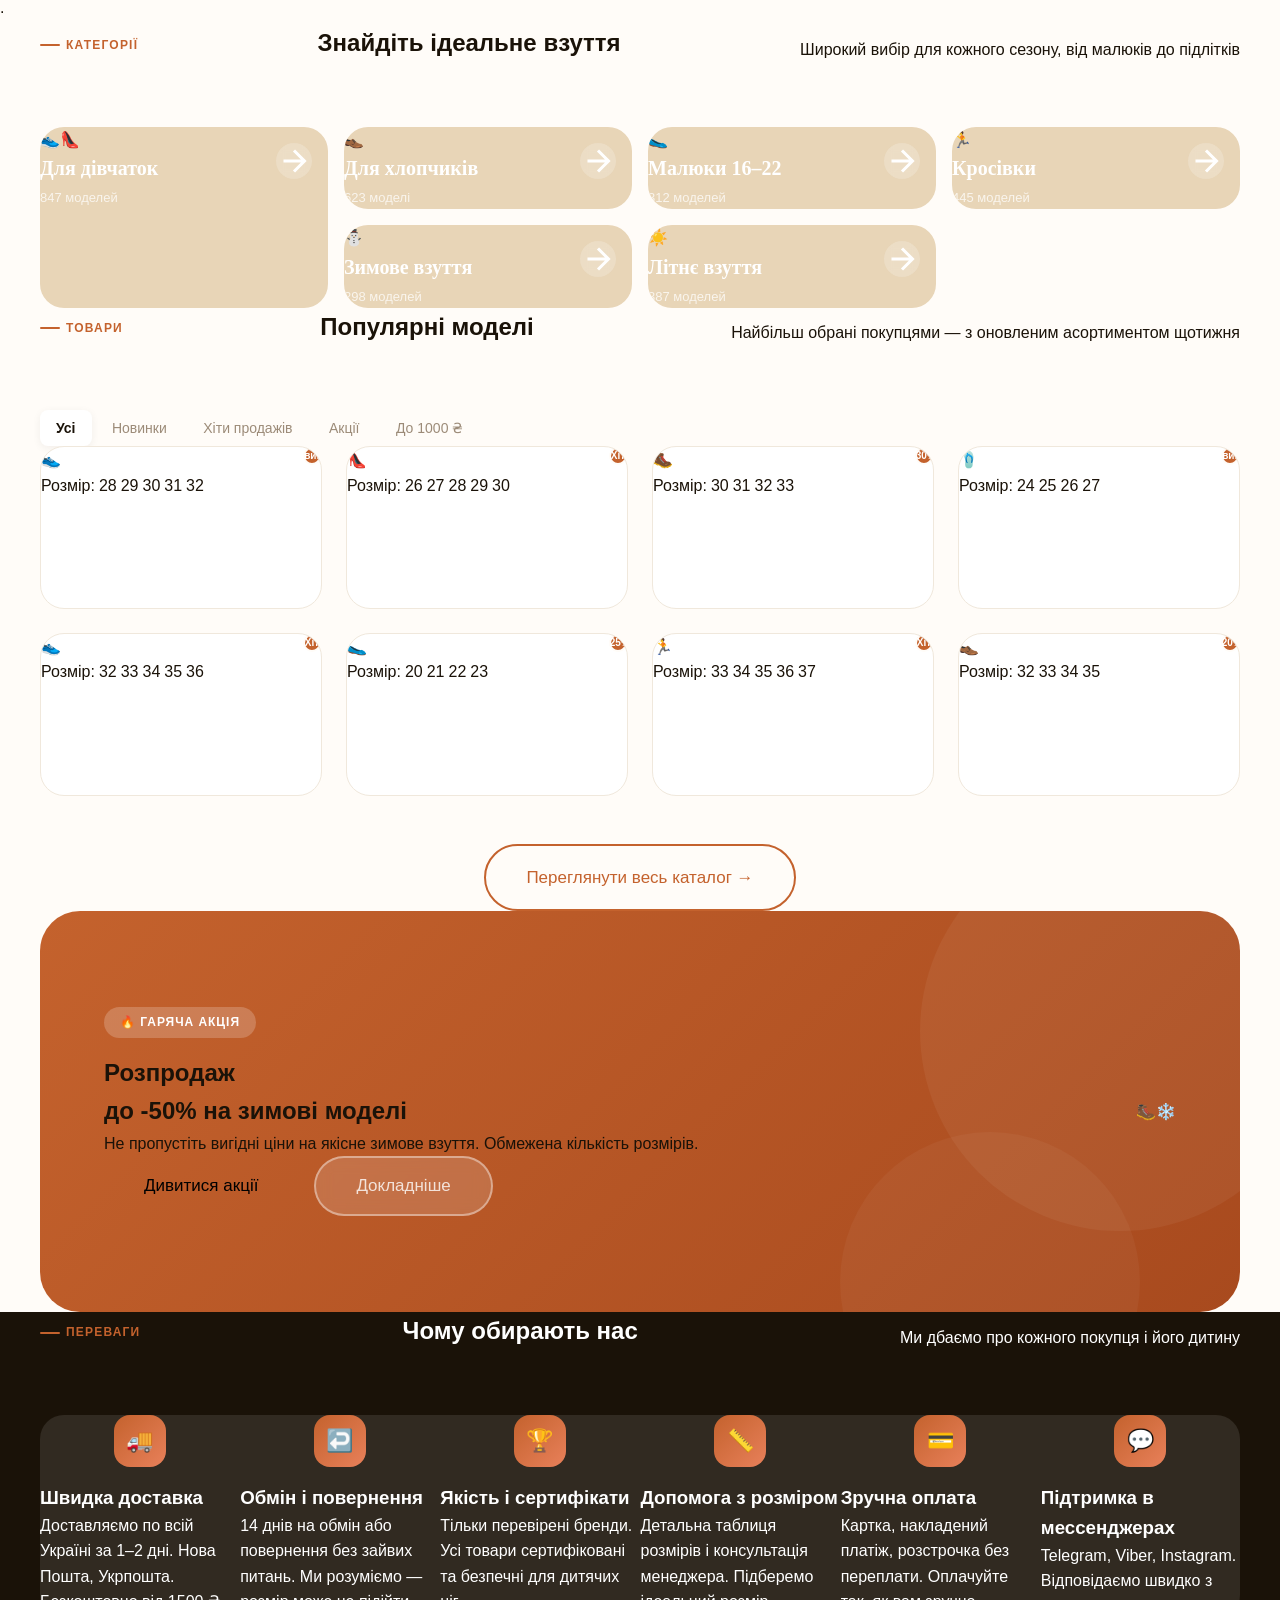
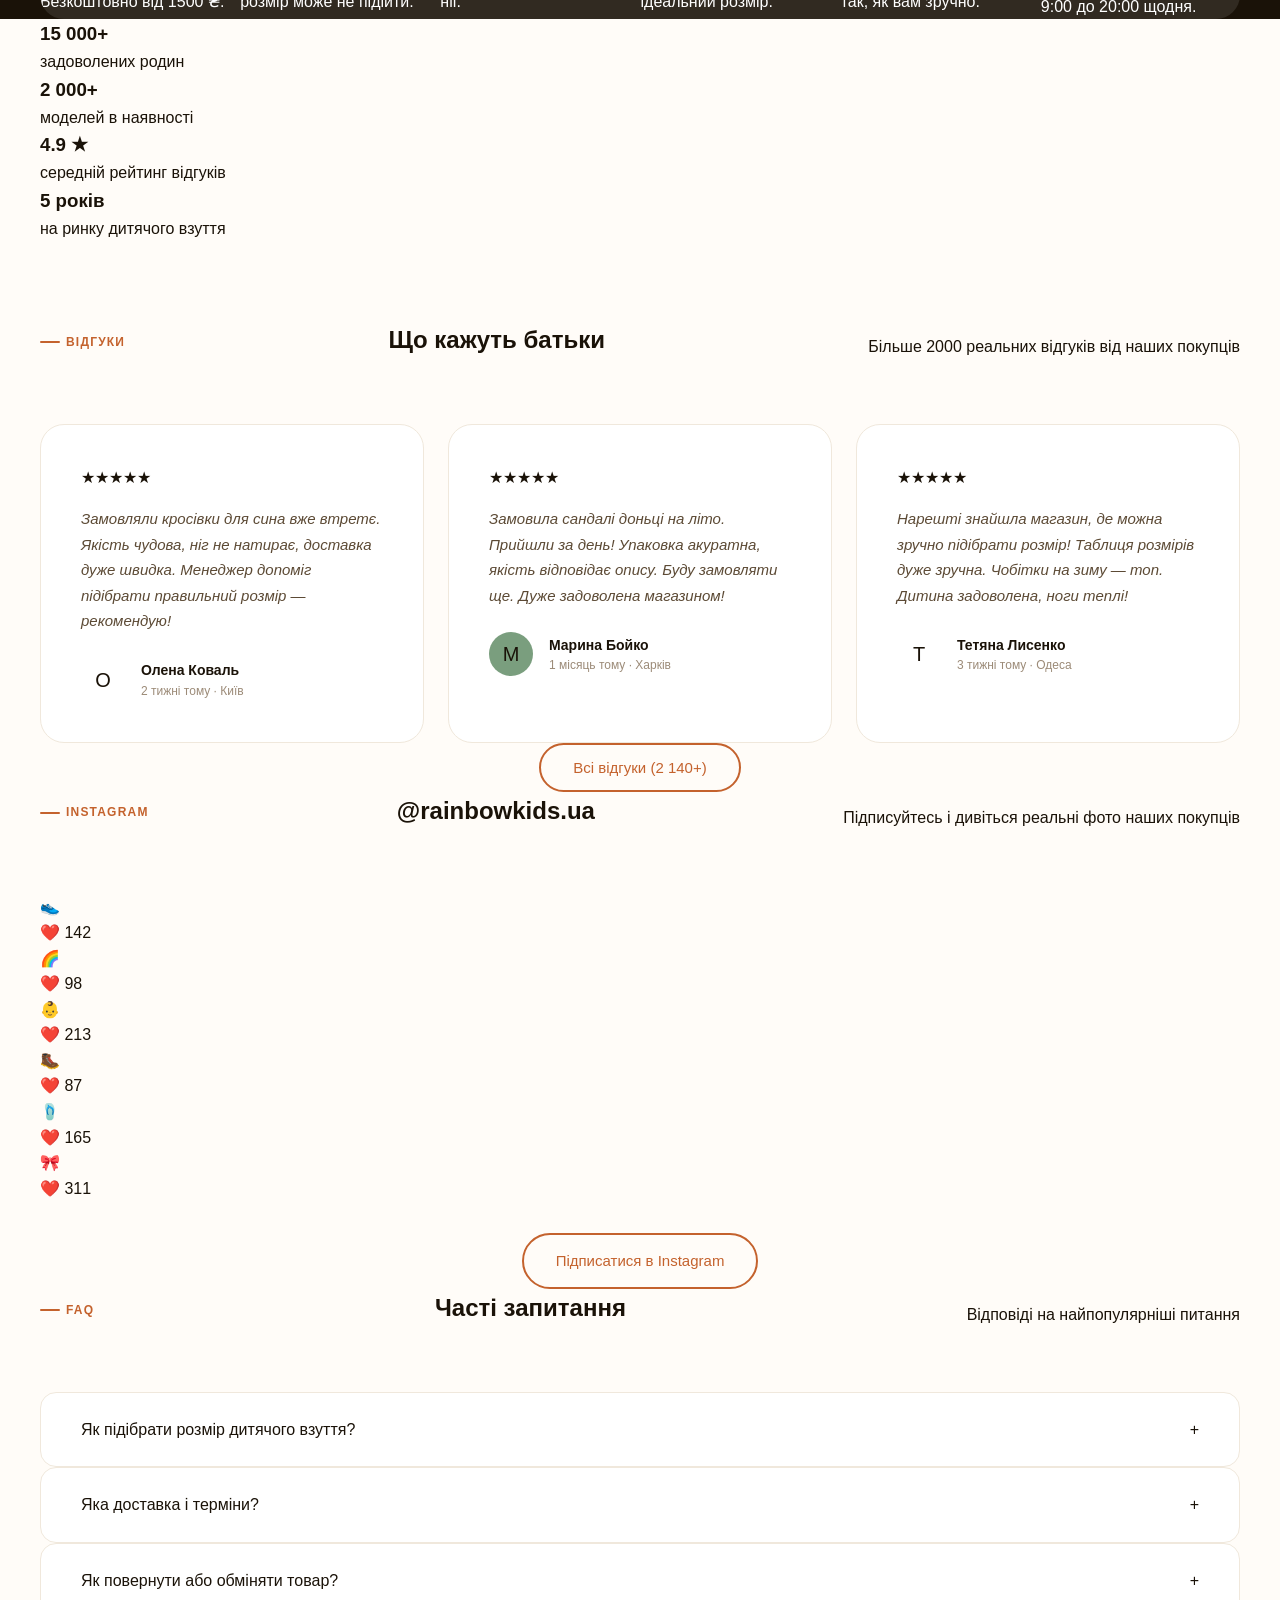
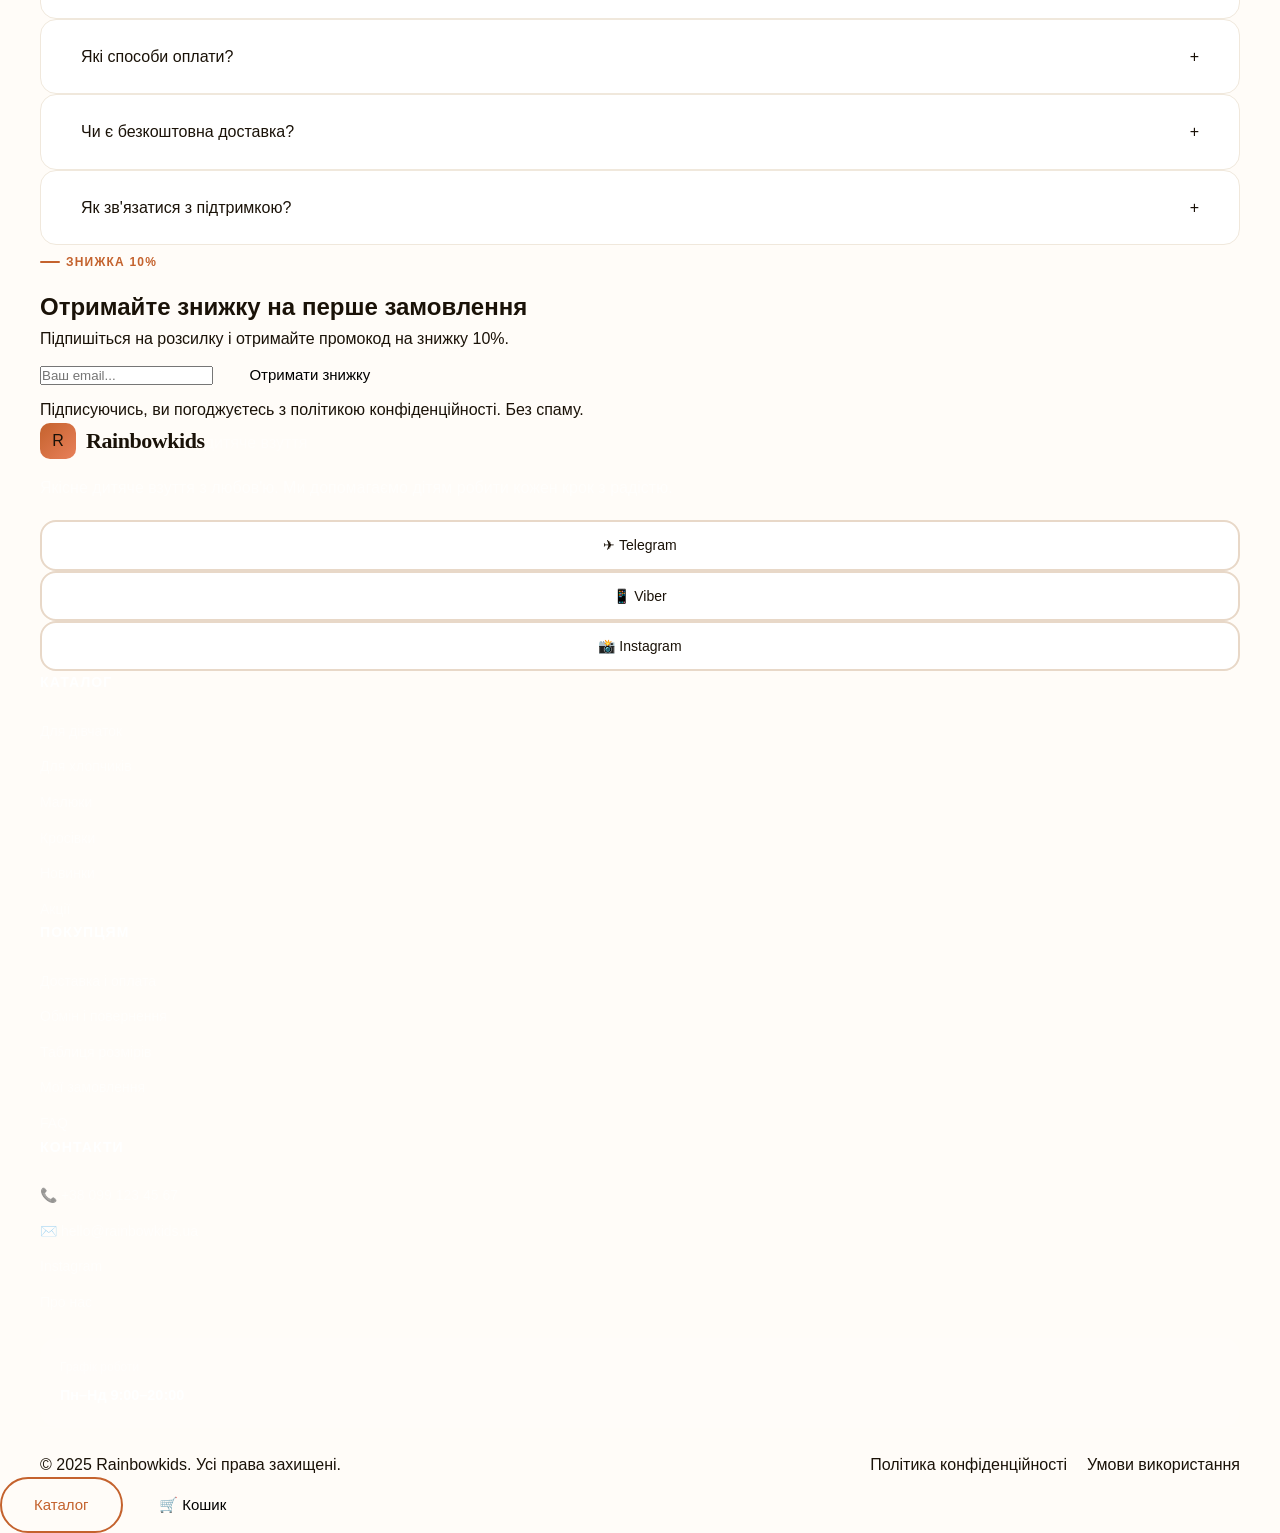
==== commit 77e16213: "Update index.html" ====
--- a/index.html
+++ b/index.html
@@ -6,7 +6,7 @@
   <title>Rainbowkids — Дитяче взуття з любов'ю</title>
   <meta name="description" content="Інтернет-магазин дитячого взуття Rainbowkids. Великий вибір для дітей. Швидка доставка по Україні.">
   <link rel="icon" href="data:image/svg+xml,<svg xmlns='http://www.w3.org/2000/svg' viewBox='0 0 100 100'><text y='.9em' font-size='90'>👟</text></svg>">
-  <link rel="stylesheet" href="css/style.css">
+  <link rel="stylesheet" href="css/main.css">
 </head>
 <body>
 
--- a/css/main.css
+++ b/css/main.css
@@ -0,0 +1,1686 @@
+
+/* =============================================
+   RAINBOWKIDS — Design System
+   ============================================= */
+
+@import url('https://fonts.googleapis.com/css2?family=Playfair+Display:wght@400;500;600;700&family=DM+Sans:wght@300;400;500;600&display=swap');
+
+:root {
+  /* Colors */
+  --cream: #FAF7F2;
+  --warm-white: #FFFCF8;
+  --deep: #1A1208;
+  --brown-dark: #2C1A0E;
+  --terra: #C4622D;
+  --terra-light: #E8805A;
+  --terra-pale: #F5DDD3;
+  --sand: #E8D5B7;
+  --sand-light: #F5EDE0;
+  --sage: #7A9E7E;
+  --sage-light: #B5D4B9;
+  --text-primary: #1A1208;
+  --text-secondary: #5C4A35;
+  --text-muted: #9C8B78;
+  --border: #E8D8C8;
+  --border-light: #F0E8DC;
+  --card-bg: #FFFFFF;
+  --overlay: rgba(26, 18, 8, 0.5);
+
+  /* Typography */
+  --font-display: 'Playfair Display', Georgia, serif;
+  --font-body: 'DM Sans', sans-serif;
+
+  /* Spacing */
+  --space-xs: 4px;
+  --space-sm: 8px;
+  --space-md: 16px;
+  --space-lg: 24px;
+  --space-xl: 40px;
+  --space-2xl: 64px;
+  --space-3xl: 96px;
+
+  /* Border Radius */
+  --radius-sm: 8px;
+  --radius-md: 16px;
+  --radius-lg: 24px;
+  --radius-xl: 40px;
+  --radius-full: 9999px;
+
+  /* Shadows */
+  --shadow-sm: 0 2px 8px rgba(26, 18, 8, 0.06);
+  --shadow-md: 0 4px 20px rgba(26, 18, 8, 0.10);
+  --shadow-lg: 0 12px 40px rgba(26, 18, 8, 0.14);
+  --shadow-hover: 0 20px 60px rgba(26, 18, 8, 0.18);
+
+  /* Transitions */
+  --transition-fast: 0.2s cubic-bezier(0.4, 0, 0.2, 1);
+  --transition-base: 0.35s cubic-bezier(0.4, 0, 0.2, 1);
+  --transition-slow: 0.6s cubic-bezier(0.4, 0, 0.2, 1);
+
+  /* Layout */
+  --container-max: 1320px;
+  --header-h: 72px;
+}
+
+/* =============================================
+   RESET & BASE
+   ============================================= */
+*, *::before, *::after { box-sizing: border-box; margin: 0; padding: 0; }
+html { scroll-behavior: smooth; -webkit-text-size-adjust: 100%; }
+body {
+  font-family: var(--font-body);
+  background: var(--warm-white);
+  color: var(--text-primary);
+  line-height: 1.6;
+  font-size: 16px;
+  overflow-x: hidden;
+}
+img { max-width: 100%; height: auto; display: block; }
+a { color: inherit; text-decoration: none; }
+button { font-family: inherit; cursor: pointer; border: none; background: none; }
+ul, ol { list-style: none; }
+
+/* =============================================
+   LAYOUT
+   ============================================= */
+.container {
+  width: 100%;
+  max-width: var(--container-max);
+  margin: 0 auto;
+  padding: 0 var(--space-xl);
+}
+@media (max-width: 768px) { .container { padding: 0 var(--space-md); } }
+
+/* =============================================
+   TYPOGRAPHY
+   ============================================= */
+.display-xl { font-family: var(--font-display); font-size: clamp(48px, 7vw, 96px); font-weight: 700; line-height: 1.05; letter-spacing: -0.02em; }
+.display-lg { font-family: var(--font-display); font-size: clamp(36px, 5vw, 72px); font-weight: 600; line-height: 1.1; letter-spacing: -0.02em; }
+.display-md { font-family: var(--font-display); font-size: clamp(28px, 3.5vw, 48px); font-weight: 600; line-height: 1.15; }
+.heading-lg { font-family: var(--font-display); font-size: clamp(22px, 2.5vw, 32px); font-weight: 500; line-height: 1.25; }
+.heading-md { font-family: var(--font-display); font-size: clamp(18px, 2vw, 24px); font-weight: 500; line-height: 1.3; }
+.body-lg { font-size: 18px; line-height: 1.7; }
+.body-md { font-size: 16px; line-height: 1.65; }
+.body-sm { font-size: 14px; line-height: 1.6; }
+.label { font-size: 12px; font-weight: 600; letter-spacing: 0.1em; text-transform: uppercase; }
+
+/* =============================================
+   BUTTONS
+   ============================================= */
+.btn {
+  display: inline-flex;
+  align-items: center;
+  justify-content: center;
+  gap: var(--space-sm);
+  padding: 14px 32px;
+  border-radius: var(--radius-full);
+  font-family: var(--font-body);
+  font-weight: 500;
+  font-size: 15px;
+  transition: all var(--transition-base);
+  cursor: pointer;
+  white-space: nowrap;
+  position: relative;
+  overflow: hidden;
+}
+.btn::after {
+  content: '';
+  position: absolute;
+  inset: 0;
+  background: rgba(255,255,255,0);
+  transition: background var(--transition-fast);
+}
+.btn:hover::after { background: rgba(255,255,255,0.1); }
+.btn:active { transform: scale(0.97); }
+
+.btn-primary {
+  background: var(--terra);
+  color: white;
+  box-shadow: 0 4px 20px rgba(196, 98, 45, 0.4);
+}
+.btn-primary:hover {
+  background: var(--terra-light);
+  box-shadow: 0 6px 28px rgba(196, 98, 45, 0.5);
+  transform: translateY(-1px);
+}
+.btn-outline {
+  background: transparent;
+  color: var(--terra);
+  border: 2px solid var(--terra);
+}
+.btn-outline:hover {
+  background: var(--terra);
+  color: white;
+  transform: translateY(-1px);
+}
+.btn-ghost {
+  background: rgba(255,255,255,0.15);
+  color: white;
+  border: 2px solid rgba(255,255,255,0.4);
+  backdrop-filter: blur(8px);
+}
+.btn-ghost:hover {
+  background: rgba(255,255,255,0.25);
+  border-color: rgba(255,255,255,0.7);
+}
+.btn-dark {
+  background: var(--deep);
+  color: white;
+}
+.btn-dark:hover { background: var(--brown-dark); transform: translateY(-1px); }
+.btn-sm { padding: 10px 22px; font-size: 13px; }
+.btn-lg { padding: 18px 40px; font-size: 17px; }
+.btn-full { width: 100%; }
+.btn-icon { width: 44px; height: 44px; padding: 0; border-radius: var(--radius-full); }
+
+/* =============================================
+   HEADER
+   ============================================= */
+.header {
+  position: fixed;
+  top: 0; left: 0; right: 0;
+  z-index: 1000;
+  height: var(--header-h);
+  background: rgba(255, 252, 248, 0.92);
+  backdrop-filter: blur(20px);
+  -webkit-backdrop-filter: blur(20px);
+  border-bottom: 1px solid var(--border-light);
+  transition: all var(--transition-base);
+}
+.header.scrolled {
+  box-shadow: var(--shadow-md);
+}
+.header-inner {
+  display: flex;
+  align-items: center;
+  height: 100%;
+  gap: var(--space-xl);
+}
+.logo {
+  display: flex;
+  align-items: center;
+  gap: 10px;
+  flex-shrink: 0;
+}
+.logo-mark {
+  width: 36px; height: 36px;
+  background: linear-gradient(135deg, var(--terra), var(--terra-light));
+  border-radius: 10px;
+  display: flex;
+  align-items: center;
+  justify-content: center;
+}
+.logo-mark svg { width: 20px; height: 20px; }
+.logo-text {
+  font-family: var(--font-display);
+  font-size: 22px;
+  font-weight: 700;
+  color: var(--deep);
+  letter-spacing: -0.02em;
+}
+.logo-text span { color: var(--terra); }
+
+.nav {
+  display: flex;
+  align-items: center;
+  gap: 6px;
+  flex: 1;
+}
+.nav a {
+  font-size: 14px;
+  font-weight: 500;
+  color: var(--text-secondary);
+  padding: 8px 14px;
+  border-radius: var(--radius-full);
+  transition: all var(--transition-fast);
+  white-space: nowrap;
+}
+.nav a:hover, .nav a.active {
+  color: var(--terra);
+  background: var(--terra-pale);
+}
+
+.header-actions {
+  display: flex;
+  align-items: center;
+  gap: var(--space-sm);
+  flex-shrink: 0;
+}
+.header-search-btn {
+  width: 40px; height: 40px;
+  border-radius: var(--radius-full);
+  background: var(--sand-light);
+  display: flex;
+  align-items: center;
+  justify-content: center;
+  color: var(--text-secondary);
+  transition: all var(--transition-fast);
+}
+.header-search-btn:hover { background: var(--sand); color: var(--terra); }
+
+.header-icon-btn {
+  width: 40px; height: 40px;
+  border-radius: var(--radius-full);
+  display: flex;
+  align-items: center;
+  justify-content: center;
+  color: var(--text-secondary);
+  transition: all var(--transition-fast);
+  position: relative;
+}
+.header-icon-btn:hover { color: var(--terra); background: var(--terra-pale); }
+.badge {
+  position: absolute;
+  top: 0; right: 0;
+  width: 18px; height: 18px;
+  background: var(--terra);
+  color: white;
+  font-size: 10px;
+  font-weight: 700;
+  border-radius: var(--radius-full);
+  display: flex;
+  align-items: center;
+  justify-content: center;
+  border: 2px solid var(--warm-white);
+}
+
+.burger {
+  display: none;
+  width: 40px; height: 40px;
+  flex-direction: column;
+  justify-content: center;
+  gap: 5px;
+  padding: 8px;
+  border-radius: var(--radius-sm);
+  transition: all var(--transition-fast);
+}
+.burger span {
+  display: block;
+  height: 2px;
+  background: var(--deep);
+  border-radius: 2px;
+  transition: all var(--transition-base);
+  transform-origin: center;
+}
+.burger.active span:nth-child(1) { transform: translateY(7px) rotate(45deg); }
+.burger.active span:nth-child(2) { opacity: 0; transform: scaleX(0); }
+.burger.active span:nth-child(3) { transform: translateY(-7px) rotate(-45deg); }
+
+/* Mobile Nav */
+.mobile-nav {
+  position: fixed;
+  top: var(--header-h); left: 0; right: 0; bottom: 0;
+  background: var(--warm-white);
+  z-index: 999;
+  padding: var(--space-xl) var(--space-lg);
+  transform: translateX(100%);
+  transition: transform var(--transition-base);
+  overflow-y: auto;
+}
+.mobile-nav.open { transform: translateX(0); }
+.mobile-nav-links { display: flex; flex-direction: column; gap: 4px; }
+.mobile-nav-links a {
+  display: block;
+  padding: 14px var(--space-md);
+  font-size: 18px;
+  font-weight: 500;
+  color: var(--text-primary);
+  border-radius: var(--radius-md);
+  transition: all var(--transition-fast);
+  border-bottom: 1px solid var(--border-light);
+}
+.mobile-nav-links a:hover { color: var(--terra); background: var(--terra-pale); border-color: transparent; }
+.mobile-nav-contacts {
+  margin-top: var(--space-xl);
+  display: flex;
+  flex-direction: column;
+  gap: var(--space-md);
+}
+.mobile-nav-contacts a {
+  display: flex;
+  align-items: center;
+  gap: var(--space-md);
+  padding: var(--space-md);
+  background: var(--sand-light);
+  border-radius: var(--radius-md);
+  font-weight: 500;
+  color: var(--text-primary);
+  transition: all var(--transition-fast);
+}
+.mobile-nav-contacts a:hover { background: var(--terra-pale); color: var(--terra); }
+
+/* Search bar */
+.search-overlay {
+  position: fixed;
+  top: 0; left: 0; right: 0; bottom: 0;
+  background: rgba(26, 18, 8, 0.6);
+  backdrop-filter: blur(8px);
+  z-index: 1001;
+  display: flex;
+  align-items: flex-start;
+  padding-top: 120px;
+  opacity: 0;
+  pointer-events: none;
+  transition: opacity var(--transition-base);
+}
+.search-overlay.open { opacity: 1; pointer-events: all; }
+.search-box {
+  background: white;
+  border-radius: var(--radius-lg);
+  padding: var(--space-sm);
+  display: flex;
+  align-items: center;
+  gap: var(--space-md);
+  box-shadow: var(--shadow-lg);
+  transform: translateY(-20px);
+  transition: transform var(--transition-base);
+}
+.search-overlay.open .search-box { transform: translateY(0); }
+.search-box input {
+  flex: 1;
+  border: none;
+  outline: none;
+  font-family: var(--font-body);
+  font-size: 18px;
+  color: var(--text-primary);
+  padding: 10px var(--space-md);
+  background: transparent;
+}
+.search-box input::placeholder { color: var(--text-muted); }
+
+/* Cart Drawer */
+.cart-overlay {
+  position: fixed;
+  inset: 0;
+  background: rgba(26, 18, 8, 0.5);
+  z-index: 1002;
+  opacity: 0;
+  pointer-events: none;
+  transition: opacity var(--transition-base);
+}
+.cart-overlay.open { opacity: 1; pointer-events: all; }
+
+.cart-drawer {
+  position: fixed;
+  top: 0; right: 0; bottom: 0;
+  width: min(420px, 100vw);
+  background: var(--warm-white);
+  z-index: 1003;
+  transform: translateX(100%);
+  transition: transform var(--transition-base);
+  display: flex;
+  flex-direction: column;
+  box-shadow: -8px 0 60px rgba(26, 18, 8, 0.15);
+}
+.cart-drawer.open { transform: translateX(0); }
+.cart-header {
+  padding: var(--space-xl) var(--space-xl) var(--space-lg);
+  border-bottom: 1px solid var(--border);
+  display: flex;
+  align-items: center;
+  justify-content: space-between;
+}
+.cart-body { flex: 1; overflow-y: auto; padding: var(--space-lg) var(--space-xl); }
+.cart-footer {
+  padding: var(--space-lg) var(--space-xl) var(--space-xl);
+  border-top: 1px solid var(--border);
+  background: white;
+}
+.cart-item {
+  display: flex;
+  gap: var(--space-md);
+  padding: var(--space-md) 0;
+  border-bottom: 1px solid var(--border-light);
+  animation: slideIn 0.3s ease;
+}
+@keyframes slideIn {
+  from { opacity: 0; transform: translateX(20px); }
+  to { opacity: 1; transform: translateX(0); }
+}
+.cart-item-img {
+  width: 72px; height: 72px;
+  border-radius: var(--radius-sm);
+  object-fit: cover;
+  background: var(--sand-light);
+  flex-shrink: 0;
+}
+.cart-item-info { flex: 1; min-width: 0; }
+.cart-item-name { font-weight: 500; font-size: 14px; margin-bottom: 4px; }
+.cart-item-size { font-size: 12px; color: var(--text-muted); margin-bottom: 8px; }
+.cart-item-price { font-weight: 600; color: var(--terra); }
+.cart-qty {
+  display: flex;
+  align-items: center;
+  gap: 8px;
+  margin-top: 6px;
+}
+.cart-qty button {
+  width: 26px; height: 26px;
+  border-radius: var(--radius-full);
+  background: var(--sand-light);
+  display: flex;
+  align-items: center;
+  justify-content: center;
+  font-size: 16px;
+  font-weight: 600;
+  color: var(--text-primary);
+  transition: all var(--transition-fast);
+}
+.cart-qty button:hover { background: var(--terra); color: white; }
+.cart-qty span { font-size: 14px; font-weight: 600; min-width: 20px; text-align: center; }
+.cart-total { display: flex; justify-content: space-between; align-items: center; margin-bottom: var(--space-md); }
+.cart-total-label { font-size: 16px; font-weight: 500; }
+.cart-total-price { font-family: var(--font-display); font-size: 24px; font-weight: 700; color: var(--terra); }
+.cart-empty {
+  text-align: center;
+  padding: var(--space-3xl) var(--space-xl);
+  color: var(--text-muted);
+}
+.cart-empty-icon { font-size: 48px; margin-bottom: var(--space-md); }
+
+/* =============================================
+   HERO
+   ============================================= */
+.hero {
+  min-height: 100svh;
+  padding-top: var(--header-h);
+  position: relative;
+  overflow: hidden;
+  display: flex;
+  align-items: center;
+  background: var(--cream);
+}
+.hero-bg {
+  position: absolute;
+  inset: 0;
+  background:
+    radial-gradient(ellipse 80% 60% at 70% 50%, rgba(196, 98, 45, 0.08) 0%, transparent 60%),
+    radial-gradient(ellipse 40% 40% at 20% 80%, rgba(122, 158, 126, 0.12) 0%, transparent 50%);
+}
+.hero-inner {
+  display: grid;
+  grid-template-columns: 1fr 1fr;
+  align-items: center;
+  gap: var(--space-3xl);
+  padding: var(--space-3xl) 0;
+  position: relative;
+  z-index: 1;
+}
+.hero-content { max-width: 600px; }
+.hero-tag {
+  display: inline-flex;
+  align-items: center;
+  gap: 8px;
+  background: var(--terra-pale);
+  color: var(--terra);
+  padding: 8px 18px;
+  border-radius: var(--radius-full);
+  font-size: 13px;
+  font-weight: 600;
+  letter-spacing: 0.05em;
+  text-transform: uppercase;
+  margin-bottom: var(--space-lg);
+  animation: fadeInUp 0.8s ease both;
+}
+.hero-title {
+  margin-bottom: var(--space-lg);
+  animation: fadeInUp 0.8s 0.1s ease both;
+}
+.hero-title em {
+  font-style: normal;
+  color: var(--terra);
+  position: relative;
+}
+.hero-desc {
+  color: var(--text-secondary);
+  margin-bottom: var(--space-xl);
+  animation: fadeInUp 0.8s 0.2s ease both;
+}
+.hero-actions {
+  display: flex;
+  gap: var(--space-md);
+  flex-wrap: wrap;
+  animation: fadeInUp 0.8s 0.3s ease both;
+}
+.hero-stats {
+  display: flex;
+  gap: var(--space-xl);
+  margin-top: var(--space-2xl);
+  animation: fadeInUp 0.8s 0.4s ease both;
+}
+.hero-stat-num {
+  font-family: var(--font-display);
+  font-size: 32px;
+  font-weight: 700;
+  color: var(--deep);
+  line-height: 1;
+  margin-bottom: 4px;
+}
+.hero-stat-label { font-size: 13px; color: var(--text-muted); }
+
+.hero-visual {
+  position: relative;
+  animation: fadeInRight 1s 0.2s ease both;
+}
+.hero-img-wrap {
+  position: relative;
+  border-radius: var(--radius-xl);
+  overflow: hidden;
+  aspect-ratio: 4/5;
+  background: var(--sand);
+}
+.hero-img-wrap img {
+  width: 100%;
+  height: 100%;
+  object-fit: cover;
+  transition: transform var(--transition-slow);
+}
+.hero-img-wrap:hover img { transform: scale(1.04); }
+
+.hero-badge {
+  position: absolute;
+  background: white;
+  border-radius: var(--radius-lg);
+  padding: var(--space-md) var(--space-lg);
+  box-shadow: var(--shadow-md);
+}
+.hero-badge-1 {
+  bottom: var(--space-xl);
+  left: calc(-1 * var(--space-xl));
+  animation: float 4s 1s ease-in-out infinite;
+}
+.hero-badge-2 {
+  top: var(--space-xl);
+  right: calc(-1 * var(--space-md));
+  animation: float 4s 2s ease-in-out infinite;
+}
+@keyframes float {
+  0%, 100% { transform: translateY(0); }
+  50% { transform: translateY(-8px); }
+}
+
+/* =============================================
+   SECTION SHARED
+   ============================================= */
+.section { padding: var(--space-3xl) 0; }
+.section-sm { padding: var(--space-2xl) 0; }
+.section-header {
+  display: flex;
+  align-items: flex-end;
+  justify-content: space-between;
+  margin-bottom: var(--space-2xl);
+  gap: var(--space-lg);
+}
+.section-tag {
+  display: inline-flex;
+  align-items: center;
+  gap: 6px;
+  font-size: 12px;
+  font-weight: 600;
+  text-transform: uppercase;
+  letter-spacing: 0.1em;
+  color: var(--terra);
+  margin-bottom: var(--space-sm);
+}
+.section-tag::before {
+  content: '';
+  width: 20px; height: 2px;
+  background: var(--terra);
+  border-radius: 2px;
+}
+
+/* =============================================
+   CATEGORIES
+   ============================================= */
+.categories-grid {
+  display: grid;
+  grid-template-columns: repeat(2, 1fr) repeat(2, 1fr);
+  grid-template-rows: auto auto;
+  gap: var(--space-md);
+}
+.cat-card {
+  position: relative;
+  border-radius: var(--radius-lg);
+  overflow: hidden;
+  cursor: pointer;
+  display: block;
+  background: var(--sand);
+  transition: transform var(--transition-base), box-shadow var(--transition-base);
+}
+.cat-card:hover { transform: translateY(-4px); box-shadow: var(--shadow-hover); }
+.cat-card:hover img { transform: scale(1.06); }
+.cat-card:hover .cat-arrow { transform: translate(3px, -3px); }
+.cat-card.large { grid-row: span 2; }
+.cat-card img {
+  width: 100%; height: 100%;
+  object-fit: cover;
+  transition: transform var(--transition-slow);
+  min-height: 200px;
+}
+.cat-card.large img { min-height: 440px; }
+.cat-overlay {
+  position: absolute;
+  inset: 0;
+  background: linear-gradient(to top, rgba(26, 18, 8, 0.65) 0%, transparent 55%);
+  display: flex;
+  flex-direction: column;
+  justify-content: flex-end;
+  padding: var(--space-lg);
+}
+.cat-name {
+  font-family: var(--font-display);
+  font-size: 20px;
+  font-weight: 600;
+  color: white;
+  margin-bottom: 4px;
+}
+.cat-count { font-size: 13px; color: rgba(255,255,255,0.75); }
+.cat-arrow {
+  position: absolute;
+  top: var(--space-md);
+  right: var(--space-md);
+  width: 36px; height: 36px;
+  background: rgba(255,255,255,0.2);
+  backdrop-filter: blur(4px);
+  border-radius: var(--radius-full);
+  display: flex;
+  align-items: center;
+  justify-content: center;
+  color: white;
+  transition: transform var(--transition-fast);
+}
+.cat-badge {
+  position: absolute;
+  top: var(--space-md);
+  left: var(--space-md);
+  background: var(--terra);
+  color: white;
+  padding: 4px 12px;
+  border-radius: var(--radius-full);
+  font-size: 11px;
+  font-weight: 700;
+  text-transform: uppercase;
+  letter-spacing: 0.05em;
+}
+
+/* =============================================
+   PRODUCT CARDS
+   ============================================= */
+.products-grid {
+  display: grid;
+  grid-template-columns: repeat(4, 1fr);
+  gap: var(--space-lg);
+}
+
+.product-card {
+  background: var(--card-bg);
+  border-radius: var(--radius-lg);
+  overflow: hidden;
+  transition: transform var(--transition-base), box-shadow var(--transition-base);
+  position: relative;
+  border: 1px solid var(--border-light);
+}
+.product-card:hover { transform: translateY(-6px); box-shadow: var(--shadow-hover); }
+.product-card:hover .product-img { transform: scale(1.05); }
+.product-card:hover .product-actions { opacity: 1; transform: translateY(0); }
+
+.product-img-wrap {
+  position: relative;
+  overflow: hidden;
+  background: var(--sand-light);
+  aspect-ratio: 3/4;
+}
+.product-img {
+  width: 100%; height: 100%;
+  object-fit: cover;
+  transition: transform var(--transition-slow);
+}
+.product-tags {
+  position: absolute;
+  top: var(--space-md);
+  left: var(--space-md);
+  display: flex;
+  flex-direction: column;
+  gap: 4px;
+}
+.tag {
+  display: inline-block;
+  padding: 4px 10px;
+  border-radius: var(--radius-full);
+  font-size: 10px;
+  font-weight: 700;
+  text-transform: uppercase;
+  letter-spacing: 0.05em;
+}
+.tag-new { background: var(--sage); color: white; }
+.tag-sale { background: var(--terra); color: white; }
+.tag-hit { background: var(--deep); color: white; }
+
+.product-fav {
+  position: absolute;
+  top: var(--space-md);
+  right: var(--space-md);
+  width: 36px; height: 36px;
+  background: white;
+  border-radius: var(--radius-full);
+  display: flex;
+  align-items: center;
+  justify-content: center;
+  box-shadow: var(--shadow-sm);
+  transition: all var(--transition-fast);
+  color: var(--text-muted);
+}
+.product-fav:hover, .product-fav.active { color: #E8455A; transform: scale(1.15); }
+.product-fav.active svg { fill: #E8455A; }
+
+.product-actions {
+  position: absolute;
+  bottom: var(--space-md);
+  left: var(--space-md);
+  right: var(--space-md);
+  opacity: 0;
+  transform: translateY(10px);
+  transition: all var(--transition-base);
+  display: flex;
+  gap: 8px;
+}
+
+.product-info { padding: var(--space-md) var(--space-md) var(--space-lg); }
+.product-brand { font-size: 11px; color: var(--text-muted); text-transform: uppercase; letter-spacing: 0.08em; font-weight: 600; margin-bottom: 4px; }
+.product-name {
+  font-family: var(--font-display);
+  font-size: 16px;
+  font-weight: 500;
+  color: var(--text-primary);
+  margin-bottom: var(--space-sm);
+  line-height: 1.3;
+  display: -webkit-box;
+  -webkit-line-clamp: 2;
+  -webkit-box-orient: vertical;
+  overflow: hidden;
+}
+.product-sizes {
+  display: flex;
+  gap: 4px;
+  flex-wrap: wrap;
+  margin-bottom: var(--space-sm);
+}
+.size-dot {
+  font-size: 11px;
+  font-weight: 600;
+  padding: 2px 7px;
+  border-radius: 4px;
+  background: var(--sand-light);
+  color: var(--text-secondary);
+  cursor: pointer;
+  transition: all var(--transition-fast);
+}
+.size-dot:hover { background: var(--terra); color: white; }
+.size-dot.out { opacity: 0.4; text-decoration: line-through; pointer-events: none; }
+
+.product-price-row { display: flex; align-items: center; gap: var(--space-sm); }
+.price { font-family: var(--font-display); font-size: 20px; font-weight: 700; color: var(--deep); }
+.price-old { font-size: 14px; color: var(--text-muted); text-decoration: line-through; }
+.price-sale { color: var(--terra); }
+.price-discount {
+  background: rgba(196, 98, 45, 0.12);
+  color: var(--terra);
+  font-size: 11px;
+  font-weight: 700;
+  padding: 2px 8px;
+  border-radius: var(--radius-full);
+}
+
+/* =============================================
+   BENEFITS
+   ============================================= */
+.benefits-section { background: var(--deep); color: white; }
+.benefits-grid {
+  display: grid;
+  grid-template-columns: repeat(6, 1fr);
+  gap: 1px;
+  background: rgba(255,255,255,0.1);
+  border-radius: var(--radius-lg);
+  overflow: hidden;
+}
+.benefit-item {
+  background: var(--deep);
+  padding: var(--space-xl) var(--space-lg);
+  text-align: center;
+  transition: background var(--transition-fast);
+}
+.benefit-item:hover { background: rgba(255,255,255,0.05); }
+.benefit-icon {
+  width: 52px; height: 52px;
+  background: linear-gradient(135deg, var(--terra), var(--terra-light));
+  border-radius: var(--radius-md);
+  display: flex;
+  align-items: center;
+  justify-content: center;
+  margin: 0 auto var(--space-md);
+  font-size: 22px;
+}
+.benefit-title { font-weight: 600; font-size: 14px; margin-bottom: 4px; color: white; }
+.benefit-desc { font-size: 12px; color: rgba(255,255,255,0.55); line-height: 1.5; }
+
+/* =============================================
+   PROMO BANNER
+   ============================================= */
+.promo-banner {
+  background: linear-gradient(135deg, var(--terra) 0%, #A84A1E 100%);
+  border-radius: var(--radius-xl);
+  padding: var(--space-3xl) var(--space-2xl);
+  display: flex;
+  align-items: center;
+  justify-content: space-between;
+  gap: var(--space-xl);
+  overflow: hidden;
+  position: relative;
+}
+.promo-banner::before {
+  content: '';
+  position: absolute;
+  right: -80px; top: -80px;
+  width: 400px; height: 400px;
+  background: rgba(255,255,255,0.05);
+  border-radius: var(--radius-full);
+}
+.promo-banner::after {
+  content: '';
+  position: absolute;
+  right: 100px; bottom: -120px;
+  width: 300px; height: 300px;
+  background: rgba(255,255,255,0.04);
+  border-radius: var(--radius-full);
+}
+.promo-content { position: relative; z-index: 1; }
+.promo-tag {
+  display: inline-block;
+  background: rgba(255,255,255,0.2);
+  color: white;
+  padding: 6px 16px;
+  border-radius: var(--radius-full);
+  font-size: 12px;
+  font-weight: 700;
+  text-transform: uppercase;
+  letter-spacing: 0.08em;
+  margin-bottom: var(--space-md);
+}
+.promo-title {
+  font-family: var(--font-display);
+  font-size: clamp(28px, 4vw, 52px);
+  font-weight: 700;
+  color: white;
+  line-height: 1.1;
+  margin-bottom: var(--space-md);
+}
+.promo-desc { color: rgba(255,255,255,0.75); font-size: 16px; margin-bottom: var(--space-xl); }
+.promo-actions { display: flex; gap: var(--space-md); flex-wrap: wrap; position: relative; z-index: 1; }
+.promo-img {
+  width: 280px;
+  flex-shrink: 0;
+  border-radius: var(--radius-lg);
+  overflow: hidden;
+  position: relative; z-index: 1;
+}
+.promo-img img { width: 100%; height: 100%; object-fit: cover; }
+
+/* =============================================
+   REVIEWS
+   ============================================= */
+.reviews-bg { background: var(--sand-light); }
+.reviews-grid { display: grid; grid-template-columns: repeat(3, 1fr); gap: var(--space-lg); }
+.review-card {
+  background: white;
+  border-radius: var(--radius-lg);
+  padding: var(--space-xl);
+  border: 1px solid var(--border-light);
+  transition: transform var(--transition-base), box-shadow var(--transition-base);
+}
+.review-card:hover { transform: translateY(-4px); box-shadow: var(--shadow-md); }
+.review-stars { display: flex; gap: 2px; margin-bottom: var(--space-md); }
+.review-stars span { color: #F5A623; font-size: 16px; }
+.review-text {
+  font-size: 15px;
+  color: var(--text-secondary);
+  line-height: 1.7;
+  margin-bottom: var(--space-lg);
+  font-style: italic;
+}
+.review-author { display: flex; align-items: center; gap: var(--space-md); }
+.review-avatar {
+  width: 44px; height: 44px;
+  border-radius: var(--radius-full);
+  object-fit: cover;
+  background: var(--sand);
+  display: flex;
+  align-items: center;
+  justify-content: center;
+  font-size: 20px;
+  flex-shrink: 0;
+}
+.review-name { font-weight: 600; font-size: 14px; }
+.review-date { font-size: 12px; color: var(--text-muted); }
+
+/* =============================================
+   FOOTER
+   ============================================= */
+.footer { background: var(--deep); color: rgba(255,255,255,0.85); padding: var(--space-3xl) 0 var(--space-xl); }
+.footer-grid { display: grid; grid-template-columns: 2fr 1fr 1fr 1fr; gap: var(--space-2xl); margin-bottom: var(--space-2xl); }
+.footer-brand .logo-text { color: white; }
+.footer-desc { color: rgba(255,255,255,0.5); font-size: 14px; line-height: 1.7; margin: var(--space-md) 0 var(--space-lg); }
+.footer-socials { display: flex; gap: var(--space-sm); }
+.social-btn {
+  width: 40px; height: 40px;
+  border-radius: var(--radius-full);
+  background: rgba(255,255,255,0.08);
+  display: flex;
+  align-items: center;
+  justify-content: center;
+  color: rgba(255,255,255,0.7);
+  font-size: 16px;
+  transition: all var(--transition-fast);
+  text-decoration: none;
+}
+.social-btn:hover { background: var(--terra); color: white; transform: translateY(-2px); }
+.footer-col h4 { font-weight: 600; font-size: 14px; color: white; margin-bottom: var(--space-lg); text-transform: uppercase; letter-spacing: 0.08em; }
+.footer-links { display: flex; flex-direction: column; gap: 10px; }
+.footer-links a { font-size: 14px; color: rgba(255,255,255,0.55); transition: color var(--transition-fast); }
+.footer-links a:hover { color: var(--terra-light); }
+.footer-contacts { display: flex; flex-direction: column; gap: var(--space-md); }
+.footer-contact { display: flex; gap: var(--space-sm); align-items: flex-start; font-size: 14px; color: rgba(255,255,255,0.55); }
+.footer-contact svg { flex-shrink: 0; margin-top: 2px; color: var(--terra); }
+.footer-bottom {
+  border-top: 1px solid rgba(255,255,255,0.1);
+  padding-top: var(--space-lg);
+  display: flex;
+  align-items: center;
+  justify-content: space-between;
+  flex-wrap: wrap;
+  gap: var(--space-md);
+}
+.footer-copy { font-size: 13px; color: rgba(255,255,255,0.35); }
+.footer-legal { display: flex; gap: var(--space-lg); }
+.footer-legal a { font-size: 13px; color: rgba(255,255,255,0.35); transition: color var(--transition-fast); }
+.footer-legal a:hover { color: rgba(255,255,255,0.7); }
+
+/* =============================================
+   FAQ
+   ============================================= */
+.faq-list { display: flex; flex-direction: column; gap: var(--space-sm); max-width: 800px; margin: 0 auto; }
+.faq-item { background: white; border-radius: var(--radius-md); border: 1px solid var(--border-light); overflow: hidden; }
+.faq-q {
+  width: 100%;
+  padding: var(--space-lg) var(--space-xl);
+  text-align: left;
+  font-size: 16px;
+  font-weight: 500;
+  color: var(--text-primary);
+  display: flex;
+  align-items: center;
+  justify-content: space-between;
+  gap: var(--space-md);
+  cursor: pointer;
+  transition: color var(--transition-fast);
+}
+.faq-q:hover { color: var(--terra); }
+.faq-q svg { transition: transform var(--transition-base); flex-shrink: 0; color: var(--text-muted); }
+.faq-item.open .faq-q svg { transform: rotate(180deg); color: var(--terra); }
+.faq-a {
+  padding: 0 var(--space-xl);
+  max-height: 0;
+  overflow: hidden;
+  transition: all var(--transition-base);
+  font-size: 15px;
+  color: var(--text-secondary);
+  line-height: 1.7;
+}
+.faq-item.open .faq-a { padding: 0 var(--space-xl) var(--space-lg); max-height: 300px; }
+
+/* =============================================
+   ANIMATIONS
+   ============================================= */
+@keyframes fadeInUp {
+  from { opacity: 0; transform: translateY(30px); }
+  to { opacity: 1; transform: translateY(0); }
+}
+@keyframes fadeInRight {
+  from { opacity: 0; transform: translateX(40px); }
+  to { opacity: 1; transform: translateX(0); }
+}
+@keyframes fadeIn {
+  from { opacity: 0; }
+  to { opacity: 1; }
+}
+
+.reveal {
+  opacity: 0;
+  transform: translateY(30px);
+  transition: opacity 0.7s ease, transform 0.7s ease;
+}
+.reveal.visible {
+  opacity: 1;
+  transform: translateY(0);
+}
+.reveal-delay-1 { transition-delay: 0.1s; }
+.reveal-delay-2 { transition-delay: 0.2s; }
+.reveal-delay-3 { transition-delay: 0.3s; }
+.reveal-delay-4 { transition-delay: 0.4s; }
+
+/* Add to cart fly animation */
+.fly-item {
+  position: fixed;
+  width: 60px; height: 60px;
+  border-radius: 50%;
+  background: var(--terra);
+  z-index: 9999;
+  display: flex;
+  align-items: center;
+  justify-content: center;
+  pointer-events: none;
+  transition: all 0.7s cubic-bezier(0.25, 0.46, 0.45, 0.94);
+}
+
+/* Cart add notification */
+.toast {
+  position: fixed;
+  bottom: 24px;
+  left: 50%;
+  transform: translateX(-50%) translateY(100px);
+  background: var(--deep);
+  color: white;
+  padding: 14px 24px;
+  border-radius: var(--radius-full);
+  font-size: 14px;
+  font-weight: 500;
+  z-index: 9999;
+  transition: transform 0.4s cubic-bezier(0.34, 1.56, 0.64, 1);
+  display: flex;
+  align-items: center;
+  gap: 8px;
+  white-space: nowrap;
+  box-shadow: var(--shadow-lg);
+}
+.toast.show { transform: translateX(-50%) translateY(0); }
+.toast-icon { color: var(--sage-light); }
+
+/* =============================================
+   STICKY CTA (Mobile)
+   ============================================= */
+.sticky-cta {
+  display: none;
+  position: fixed;
+  bottom: 0; left: 0; right: 0;
+  padding: var(--space-md);
+  background: white;
+  border-top: 1px solid var(--border);
+  box-shadow: 0 -4px 20px rgba(26, 18, 8, 0.1);
+  z-index: 500;
+  gap: var(--space-sm);
+}
+
+/* =============================================
+   BREADCRUMBS
+   ============================================= */
+.breadcrumbs {
+  display: flex;
+  align-items: center;
+  gap: 8px;
+  flex-wrap: wrap;
+  padding: var(--space-lg) 0;
+  font-size: 13px;
+  color: var(--text-muted);
+}
+.breadcrumbs a { color: var(--text-muted); transition: color var(--transition-fast); }
+.breadcrumbs a:hover { color: var(--terra); }
+.breadcrumbs span { color: var(--text-primary); font-weight: 500; }
+
+/* =============================================
+   PRODUCT PAGE
+   ============================================= */
+.product-layout {
+  display: grid;
+  grid-template-columns: 1.1fr 1fr;
+  gap: var(--space-2xl);
+  align-items: start;
+}
+.product-gallery { position: sticky; top: calc(var(--header-h) + var(--space-lg)); }
+.gallery-main {
+  border-radius: var(--radius-xl);
+  overflow: hidden;
+  background: var(--sand-light);
+  aspect-ratio: 4/5;
+  cursor: zoom-in;
+  position: relative;
+}
+.gallery-main img { width: 100%; height: 100%; object-fit: cover; transition: transform var(--transition-slow); }
+.gallery-main:hover img { transform: scale(1.05); }
+.gallery-thumbs {
+  display: flex;
+  gap: var(--space-sm);
+  margin-top: var(--space-md);
+  overflow-x: auto;
+  scrollbar-width: none;
+  padding-bottom: 4px;
+}
+.gallery-thumbs::-webkit-scrollbar { display: none; }
+.gallery-thumb {
+  width: 72px; height: 72px;
+  border-radius: var(--radius-sm);
+  overflow: hidden;
+  cursor: pointer;
+  flex-shrink: 0;
+  border: 2px solid transparent;
+  transition: border-color var(--transition-fast);
+  background: var(--sand-light);
+}
+.gallery-thumb img { width: 100%; height: 100%; object-fit: cover; }
+.gallery-thumb.active { border-color: var(--terra); }
+
+.product-details { padding-top: var(--space-md); }
+.product-detail-name { font-family: var(--font-display); font-size: 32px; font-weight: 600; line-height: 1.2; margin-bottom: var(--space-md); }
+.product-detail-price-row { display: flex; align-items: center; gap: var(--space-md); margin-bottom: var(--space-xl); }
+.product-detail-price { font-family: var(--font-display); font-size: 36px; font-weight: 700; color: var(--terra); }
+.product-detail-old-price { font-size: 20px; color: var(--text-muted); text-decoration: line-through; }
+.product-detail-discount {
+  background: var(--terra);
+  color: white;
+  padding: 4px 12px;
+  border-radius: var(--radius-full);
+  font-size: 13px;
+  font-weight: 700;
+}
+.product-section-label { font-size: 13px; font-weight: 600; text-transform: uppercase; letter-spacing: 0.08em; color: var(--text-muted); margin-bottom: var(--space-sm); }
+.size-grid { display: flex; gap: 8px; flex-wrap: wrap; margin-bottom: var(--space-xl); }
+.size-btn {
+  width: 52px; height: 52px;
+  border-radius: var(--radius-sm);
+  border: 2px solid var(--border);
+  font-size: 14px;
+  font-weight: 600;
+  color: var(--text-primary);
+  display: flex;
+  align-items: center;
+  justify-content: center;
+  cursor: pointer;
+  transition: all var(--transition-fast);
+  background: white;
+  position: relative;
+}
+.size-btn:hover { border-color: var(--terra); color: var(--terra); background: var(--terra-pale); }
+.size-btn.active { border-color: var(--terra); background: var(--terra); color: white; }
+.size-btn.unavailable {
+  opacity: 0.3;
+  cursor: not-allowed;
+  text-decoration: line-through;
+}
+.size-guide-link { font-size: 13px; color: var(--terra); text-decoration: underline; cursor: pointer; margin-left: var(--space-sm); }
+.product-buy-actions { display: flex; flex-direction: column; gap: var(--space-sm); margin-bottom: var(--space-xl); }
+.messengers { display: flex; gap: var(--space-sm); }
+.messenger-btn {
+  flex: 1;
+  display: flex;
+  align-items: center;
+  justify-content: center;
+  gap: 8px;
+  padding: 12px;
+  border-radius: var(--radius-md);
+  font-size: 14px;
+  font-weight: 500;
+  cursor: pointer;
+  transition: all var(--transition-fast);
+  border: 2px solid var(--border);
+  color: var(--text-primary);
+  background: white;
+}
+.messenger-btn:hover { border-color: currentColor; transform: translateY(-2px); }
+.messenger-btn.telegram { color: #2AABEE; }
+.messenger-btn.viber { color: #7360F2; }
+.messenger-btn.instagram { color: #E1306C; }
+
+.product-tabs { margin-bottom: var(--space-xl); }
+.tabs-nav { display: flex; gap: 4px; background: var(--sand-light); border-radius: var(--radius-md); padding: 4px; margin-bottom: var(--space-lg); }
+.tab-btn {
+  flex: 1;
+  padding: 10px var(--space-md);
+  border-radius: var(--radius-sm);
+  font-size: 14px;
+  font-weight: 500;
+  color: var(--text-muted);
+  cursor: pointer;
+  transition: all var(--transition-fast);
+  text-align: center;
+}
+.tab-btn.active { background: white; color: var(--text-primary); box-shadow: var(--shadow-sm); font-weight: 600; }
+.tab-content { display: none; }
+.tab-content.active { display: block; animation: fadeIn 0.3s ease; }
+.spec-row { display: flex; padding: 10px 0; border-bottom: 1px solid var(--border-light); font-size: 14px; }
+.spec-row:last-child { border: none; }
+.spec-key { width: 45%; color: var(--text-muted); }
+.spec-val { flex: 1; font-weight: 500; }
+
+.delivery-options { display: flex; flex-direction: column; gap: var(--space-md); }
+.delivery-option {
+  display: flex;
+  gap: var(--space-md);
+  padding: var(--space-md);
+  background: var(--sand-light);
+  border-radius: var(--radius-md);
+  align-items: flex-start;
+}
+.delivery-option-icon { font-size: 24px; flex-shrink: 0; }
+.delivery-option-title { font-weight: 600; font-size: 14px; margin-bottom: 2px; }
+.delivery-option-desc { font-size: 13px; color: var(--text-muted); }
+
+/* =============================================
+   CATALOG PAGE
+   ============================================= */
+.catalog-layout {
+  display: grid;
+  grid-template-columns: 260px 1fr;
+  gap: var(--space-xl);
+  align-items: start;
+}
+.filters-sidebar { position: sticky; top: calc(var(--header-h) + var(--space-lg)); }
+.filter-card {
+  background: white;
+  border-radius: var(--radius-lg);
+  border: 1px solid var(--border-light);
+  overflow: hidden;
+}
+.filter-header {
+  padding: var(--space-lg);
+  display: flex;
+  align-items: center;
+  justify-content: space-between;
+  border-bottom: 1px solid var(--border-light);
+}
+.filter-title { font-weight: 600; font-size: 15px; }
+.filter-reset { font-size: 13px; color: var(--terra); cursor: pointer; }
+.filter-group { padding: var(--space-lg); border-bottom: 1px solid var(--border-light); }
+.filter-group:last-child { border: none; }
+.filter-group-title {
+  font-size: 13px;
+  font-weight: 700;
+  text-transform: uppercase;
+  letter-spacing: 0.08em;
+  color: var(--text-muted);
+  margin-bottom: var(--space-md);
+}
+.filter-options { display: flex; flex-direction: column; gap: 8px; }
+.filter-check {
+  display: flex;
+  align-items: center;
+  gap: var(--space-sm);
+  cursor: pointer;
+  transition: color var(--transition-fast);
+}
+.filter-check:hover { color: var(--terra); }
+.filter-check input { display: none; }
+.check-box {
+  width: 20px; height: 20px;
+  border: 2px solid var(--border);
+  border-radius: 5px;
+  flex-shrink: 0;
+  transition: all var(--transition-fast);
+  display: flex;
+  align-items: center;
+  justify-content: center;
+}
+.filter-check input:checked ~ .check-box {
+  background: var(--terra);
+  border-color: var(--terra);
+}
+.filter-check input:checked ~ .check-box::after {
+  content: '✓';
+  color: white;
+  font-size: 12px;
+  font-weight: 700;
+}
+.filter-check-label { font-size: 14px; }
+.filter-check-count { margin-left: auto; font-size: 12px; color: var(--text-muted); }
+.color-options { display: flex; gap: 8px; flex-wrap: wrap; }
+.color-swatch {
+  width: 28px; height: 28px;
+  border-radius: var(--radius-full);
+  cursor: pointer;
+  border: 3px solid transparent;
+  transition: all var(--transition-fast);
+  outline: 2px solid transparent;
+}
+.color-swatch:hover, .color-swatch.active { outline-color: var(--terra); outline-offset: 2px; }
+.size-filter-options { display: flex; gap: 6px; flex-wrap: wrap; }
+.size-filter-btn {
+  padding: 5px 12px;
+  border-radius: var(--radius-sm);
+  border: 2px solid var(--border);
+  font-size: 13px;
+  font-weight: 600;
+  cursor: pointer;
+  transition: all var(--transition-fast);
+  background: white;
+}
+.size-filter-btn:hover, .size-filter-btn.active {
+  border-color: var(--terra);
+  background: var(--terra);
+  color: white;
+}
+.price-range { display: flex; flex-direction: column; gap: var(--space-md); }
+.price-inputs { display: flex; gap: var(--space-sm); align-items: center; }
+.price-input {
+  flex: 1;
+  border: 2px solid var(--border);
+  border-radius: var(--radius-sm);
+  padding: 8px 12px;
+  font-family: var(--font-body);
+  font-size: 14px;
+  outline: none;
+  transition: border-color var(--transition-fast);
+  background: white;
+}
+.price-input:focus { border-color: var(--terra); }
+.price-sep { color: var(--text-muted); font-weight: 600; }
+.catalog-top {
+  display: flex;
+  align-items: center;
+  justify-content: space-between;
+  margin-bottom: var(--space-xl);
+  gap: var(--space-md);
+  flex-wrap: wrap;
+}
+.catalog-title { font-family: var(--font-display); font-size: 28px; font-weight: 600; }
+.catalog-count { font-size: 14px; color: var(--text-muted); }
+.sort-select {
+  padding: 10px 16px;
+  border: 2px solid var(--border);
+  border-radius: var(--radius-md);
+  font-family: var(--font-body);
+  font-size: 14px;
+  color: var(--text-primary);
+  background: white;
+  cursor: pointer;
+  outline: none;
+  transition: border-color var(--transition-fast);
+  min-width: 180px;
+}
+.sort-select:focus { border-color: var(--terra); }
+
+/* Mobile filters drawer */
+.mobile-filters-btn {
+  display: none;
+  align-items: center;
+  gap: 8px;
+  padding: 10px 18px;
+  border: 2px solid var(--border);
+  border-radius: var(--radius-md);
+  font-size: 14px;
+  font-weight: 500;
+  background: white;
+  cursor: pointer;
+}
+.filters-drawer {
+  position: fixed;
+  top: 0; left: 0; bottom: 0;
+  width: min(340px, 90vw);
+  background: white;
+  z-index: 1002;
+  transform: translateX(-100%);
+  transition: transform var(--transition-base);
+  overflow-y: auto;
+  padding: var(--space-xl);
+}
+.filters-drawer.open { transform: translateX(0); }
+.filters-drawer-header {
+  display: flex;
+  align-items: center;
+  justify-content: space-between;
+  margin-bottom: var(--space-xl);
+}
+.filters-overlay {
+  position: fixed; inset: 0;
+  background: var(--overlay);
+  z-index: 1001;
+  opacity: 0; pointer-events: none;
+  transition: opacity var(--transition-base);
+}
+.filters-overlay.open { opacity: 1; pointer-events: all; }
+
+/* =============================================
+   INSTAGRAM GRID
+   ============================================= */
+.insta-grid { display: grid; grid-template-columns: repeat(6, 1fr); gap: 4px; border-radius: var(--radius-lg); overflow: hidden; }
+.insta-item {
+  aspect-ratio: 1;
+  overflow: hidden;
+  cursor: pointer;
+  position: relative;
+  background: var(--sand);
+}
+.insta-item img { width: 100%; height: 100%; object-fit: cover; transition: transform var(--transition-base); }
+.insta-item:hover img { transform: scale(1.1); }
+.insta-item::after {
+  content: '';
+  position: absolute; inset: 0;
+  background: rgba(196, 98, 45, 0.6);
+  opacity: 0;
+  transition: opacity var(--transition-base);
+  display: flex;
+  align-items: center;
+  justify-content: center;
+}
+.insta-item:hover::after { opacity: 1; }
+
+/* =============================================
+   RESPONSIVE
+   ============================================= */
+@media (max-width: 1200px) {
+  .products-grid { grid-template-columns: repeat(3, 1fr); }
+  .benefits-grid { grid-template-columns: repeat(3, 1fr); }
+  .footer-grid { grid-template-columns: 1fr 1fr; gap: var(--space-xl); }
+  .catalog-layout { grid-template-columns: 220px 1fr; }
+}
+
+@media (max-width: 1024px) {
+  .hero-inner { gap: var(--space-xl); }
+  .categories-grid { grid-template-columns: 1fr 1fr; }
+  .cat-card.large { grid-row: span 1; }
+  .product-layout { grid-template-columns: 1fr; }
+  .product-gallery { position: static; }
+}
+
+@media (max-width: 900px) {
+  .catalog-layout { grid-template-columns: 1fr; }
+  .filters-sidebar { display: none; }
+  .mobile-filters-btn { display: flex; }
+}
+
+@media (max-width: 768px) {
+  :root { --header-h: 60px; }
+  .nav { display: none; }
+  .burger { display: flex; }
+  .hero-inner { grid-template-columns: 1fr; text-align: center; gap: var(--space-xl); }
+  .hero-visual { order: -1; }
+  .hero-badge-1 { left: var(--space-md); }
+  .hero-badge-2 { right: var(--space-md); top: var(--space-md); }
+  .hero-actions { justify-content: center; }
+  .hero-stats { justify-content: center; }
+  .products-grid { grid-template-columns: repeat(2, 1fr); gap: var(--space-md); }
+  .reviews-grid { grid-template-columns: 1fr; }
+  .promo-banner { flex-direction: column; text-align: center; }
+  .promo-img { width: 100%; max-width: 300px; margin: 0 auto; }
+  .promo-actions { justify-content: center; }
+  .categories-grid { grid-template-columns: 1fr 1fr; gap: var(--space-sm); }
+  .benefits-grid { grid-template-columns: repeat(2, 1fr); }
+  .footer-grid { grid-template-columns: 1fr; }
+  .section-header { flex-direction: column; align-items: flex-start; }
+  .insta-grid { grid-template-columns: repeat(3, 1fr); }
+  .sticky-cta { display: flex; }
+  body { padding-bottom: 80px; }
+  .product-buy-actions { margin-bottom: var(--space-3xl); }
+}
+
+@media (max-width: 480px) {
+  .products-grid { grid-template-columns: repeat(2, 1fr); gap: 10px; }
+  .categories-grid { grid-template-columns: 1fr; }
+  .size-grid { gap: 6px; }
+  .size-btn { width: 46px; height: 46px; font-size: 13px; }
+  .insta-grid { grid-template-columns: repeat(3, 1fr); }
+}
+
+/* =============================================
+   ADDITIONS — Cart item remove, toast types, mobile-sticky-cta
+   ============================================= */
+
+/* Cart item remove button */
+.cart-item-remove {
+  background: none;
+  border: none;
+  color: var(--text-muted);
+  font-size: 14px;
+  cursor: pointer;
+  padding: 4px;
+  border-radius: 50%;
+  width: 24px; height: 24px;
+  display: flex; align-items: center; justify-content: center;
+  transition: all var(--transition-fast);
+  flex-shrink: 0;
+  align-self: flex-start;
+  margin-top: 4px;
+}
+.cart-item-remove:hover { background: #fef2f2; color: #ef4444; }
+
+/* Cart item meta line */
+.cart-item-meta { font-size: 12px; color: var(--text-muted); margin-bottom: 8px; }
+
+/* Cart item footer */
+.cart-item-footer { display: flex; align-items: center; justify-content: space-between; gap: 8px; }
+
+/* Qty controls */
+.qty-control { display: flex; align-items: center; gap: 8px; }
+.qty-btn {
+  width: 28px; height: 28px;
+  border-radius: var(--radius-full);
+  background: var(--sand-light);
+  border: none;
+  cursor: pointer;
+  font-size: 18px;
+  font-weight: 600;
+  display: flex; align-items: center; justify-content: center;
+  color: var(--text-primary);
+  transition: all var(--transition-fast);
+  line-height: 1;
+}
+.qty-btn:hover { background: var(--terra); color: white; }
+.qty-num { font-size: 14px; font-weight: 600; min-width: 20px; text-align: center; }
+
+/* Toast container + types */
+.toast-container {
+  position: fixed;
+  bottom: 28px;
+  left: 50%;
+  transform: translateX(-50%);
+  display: flex;
+  flex-direction: column;
+  align-items: center;
+  gap: 8px;
+  z-index: 9999;
+  pointer-events: none;
+}
+.toast {
+  position: static;
+  transform: translateY(20px);
+  opacity: 0;
+  white-space: nowrap;
+  pointer-events: none;
+  transition: transform 0.4s cubic-bezier(0.34,1.56,0.64,1), opacity 0.4s ease;
+}
+.toast.show { transform: translateY(0); opacity: 1; }
+.toast-warn { background: #d97706; }
+.toast-info { background: var(--text-secondary); }
+.toast-success { background: var(--sage); }
+
+/* Mobile sticky CTA (product page) */
+.mobile-sticky-cta {
+  display: none;
+  position: fixed;
+  bottom: 0; left: 0; right: 0;
+  padding: 12px 16px;
+  background: white;
+  border-top: 1px solid var(--border);
+  box-shadow: 0 -4px 20px rgba(26,18,8,0.1);
+  z-index: 500;
+  gap: 10px;
+}
+@media (max-width: 768px) {
+  .mobile-sticky-cta { display: flex; }
+  .mobile-sticky-cta .btn { flex: 1; padding: 13px 12px; font-size: 14px; }
+}
+
+/* Footer heading helper */
+.footer-heading {
+  font-weight: 600;
+  font-size: 13px;
+  color: rgba(255,255,255,0.9);
+  text-transform: uppercase;
+  letter-spacing: 0.08em;
+  margin-bottom: 16px;
+}
+
+/* Badge count (header) */
+.badge-count {
+  position: absolute;
+  top: -6px; right: -6px;
+  background: var(--terra);
+  color: white;
+  font-size: 10px;
+  font-weight: 700;
+  min-width: 18px; height: 18px;
+  border-radius: var(--radius-full);
+  display: flex; align-items: center; justify-content: center;
+  padding: 0 4px;
+  line-height: 1;
+}
+.action-btn { position: relative; }
+
+/* Catalog: filter overlay */
+.filter-overlay {
+  display: none;
+  position: fixed;
+  inset: 0;
+  background: var(--overlay);
+  z-index: 600;
+}
+.filter-overlay.open { display: block; }
+
+/* Mobile nav overlay */
+.mobile-nav-overlay {
+  display: none;
+  position: fixed;
+  inset: 0;
+  background: var(--overlay);
+  z-index: 590;
+}
+.mobile-nav.open ~ .mobile-nav-overlay,
+#mobileNavOverlay.open { display: block; }
+
+/* Search overlay open state */
+.search-overlay { display: none; }
+.search-overlay.open { display: flex; }
+
+/* Catalog product card brand label */
+.product-card-brand {
+  font-size: 11px;
+  font-weight: 600;
+  color: var(--terra);
+  text-transform: uppercase;
+  letter-spacing: 0.06em;
+  margin-bottom: 4px;
+}
+
+/* Catalog product card prices */
+.product-card-prices { display: flex; align-items: center; gap: 8px; flex-wrap: wrap; }
+.price-cur { font-size: 17px; font-weight: 700; color: var(--deep); }
+.price-old { font-size: 13px; color: var(--text-muted); text-decoration: line-through; }
+
+/* Fade animation delay support */
+[style*="--delay"] { animation-delay: var(--delay, 0s); }
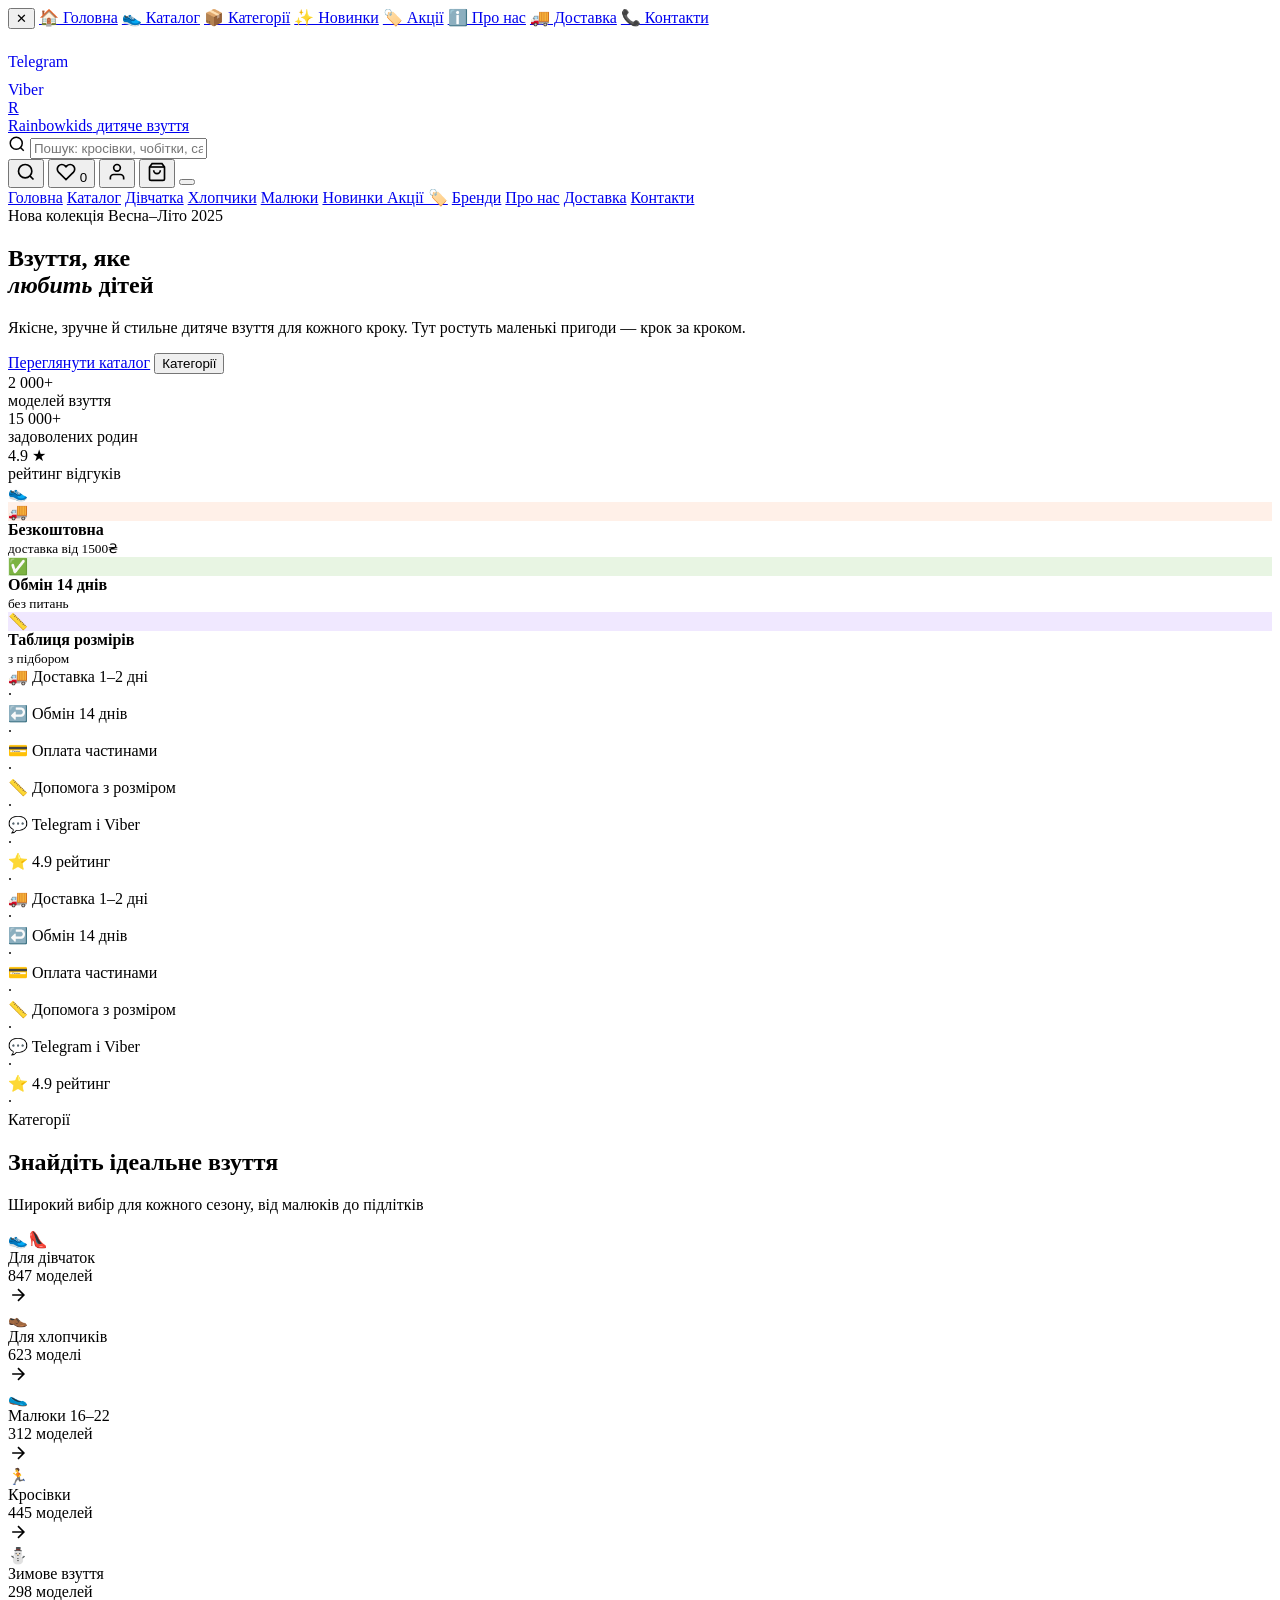
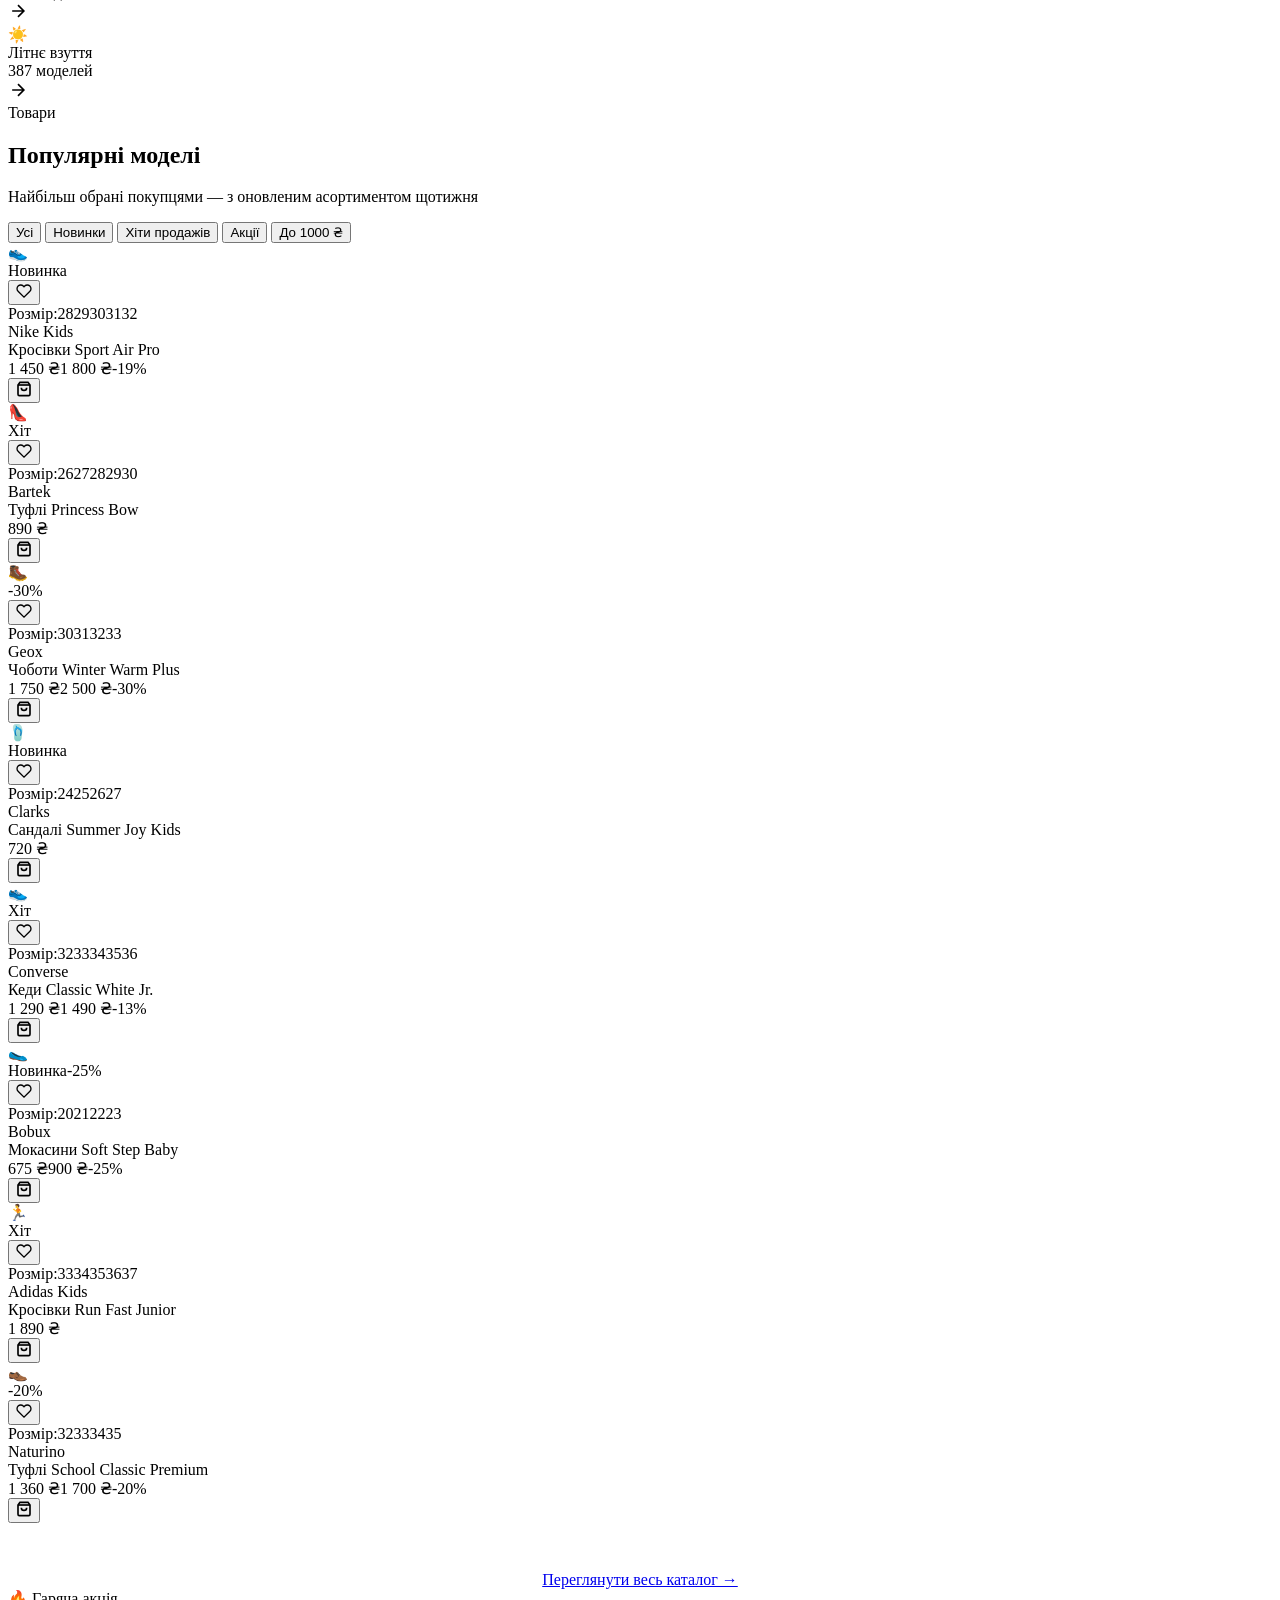
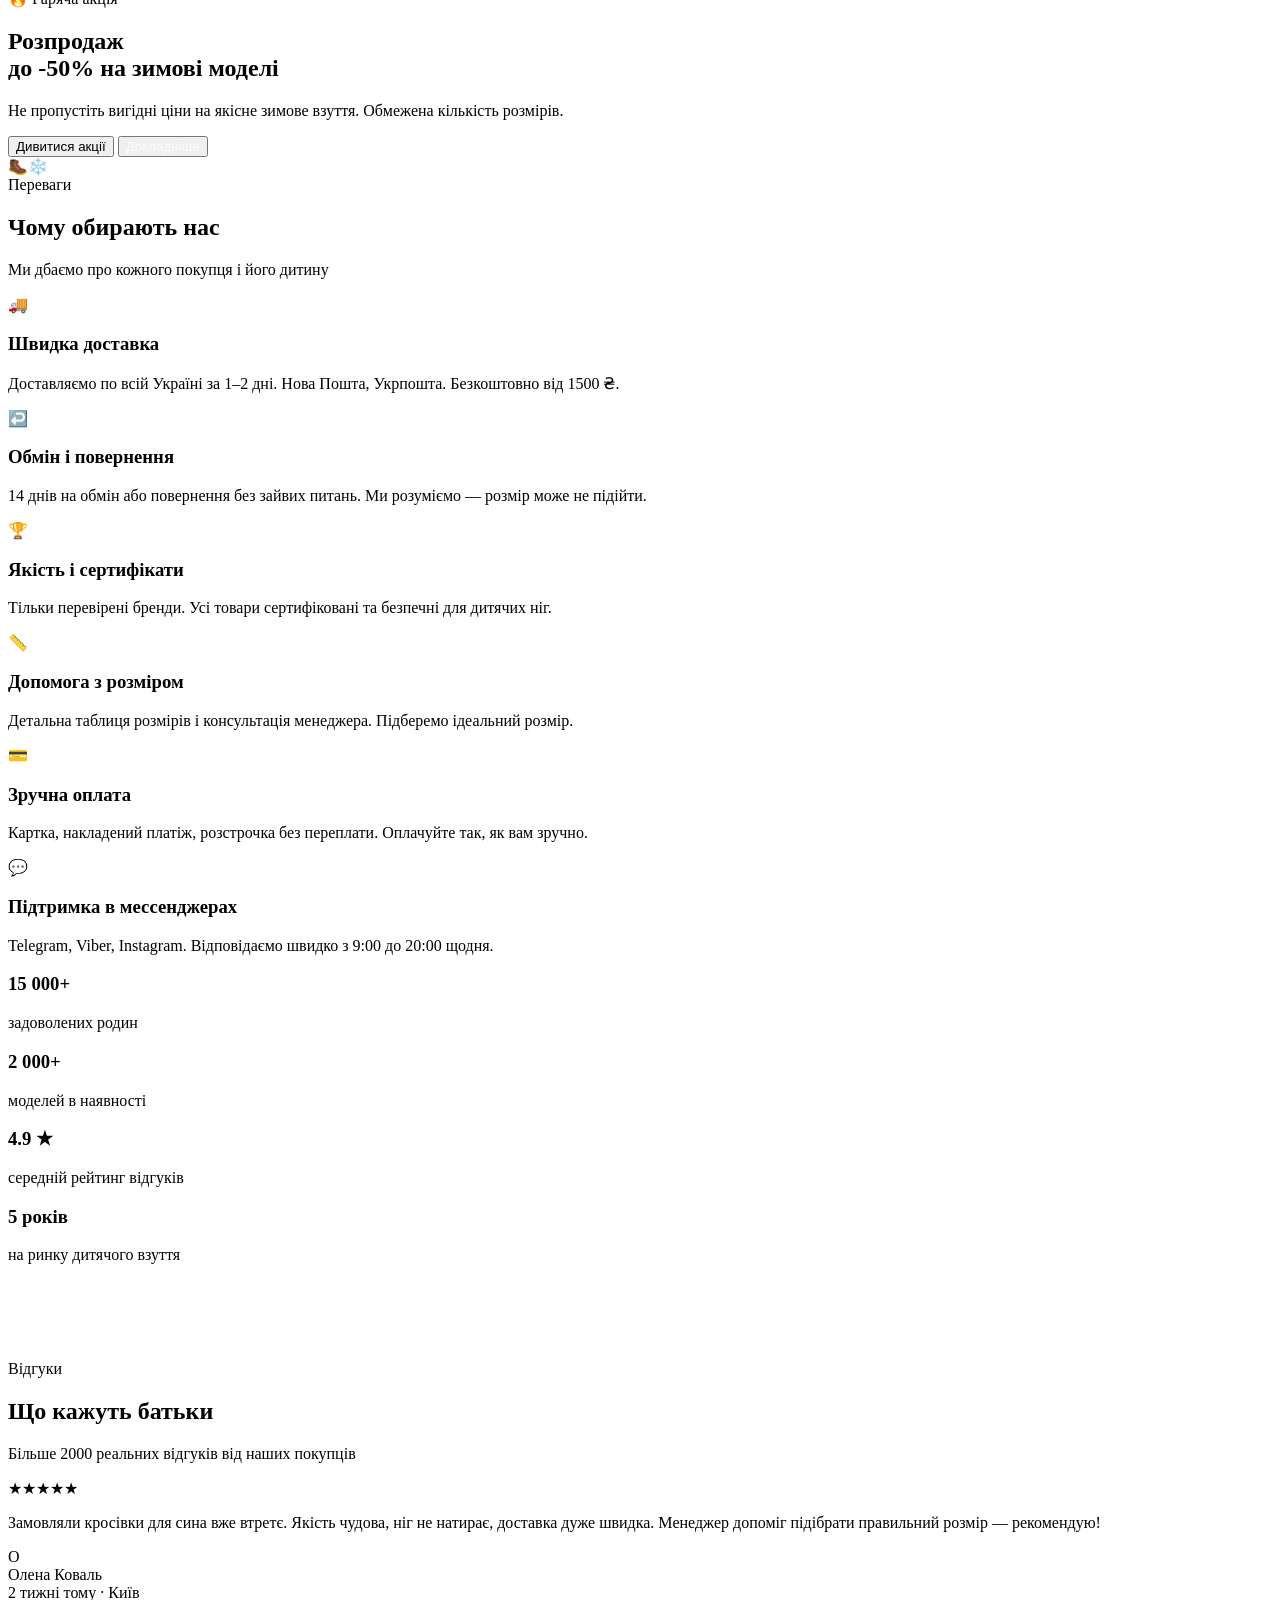
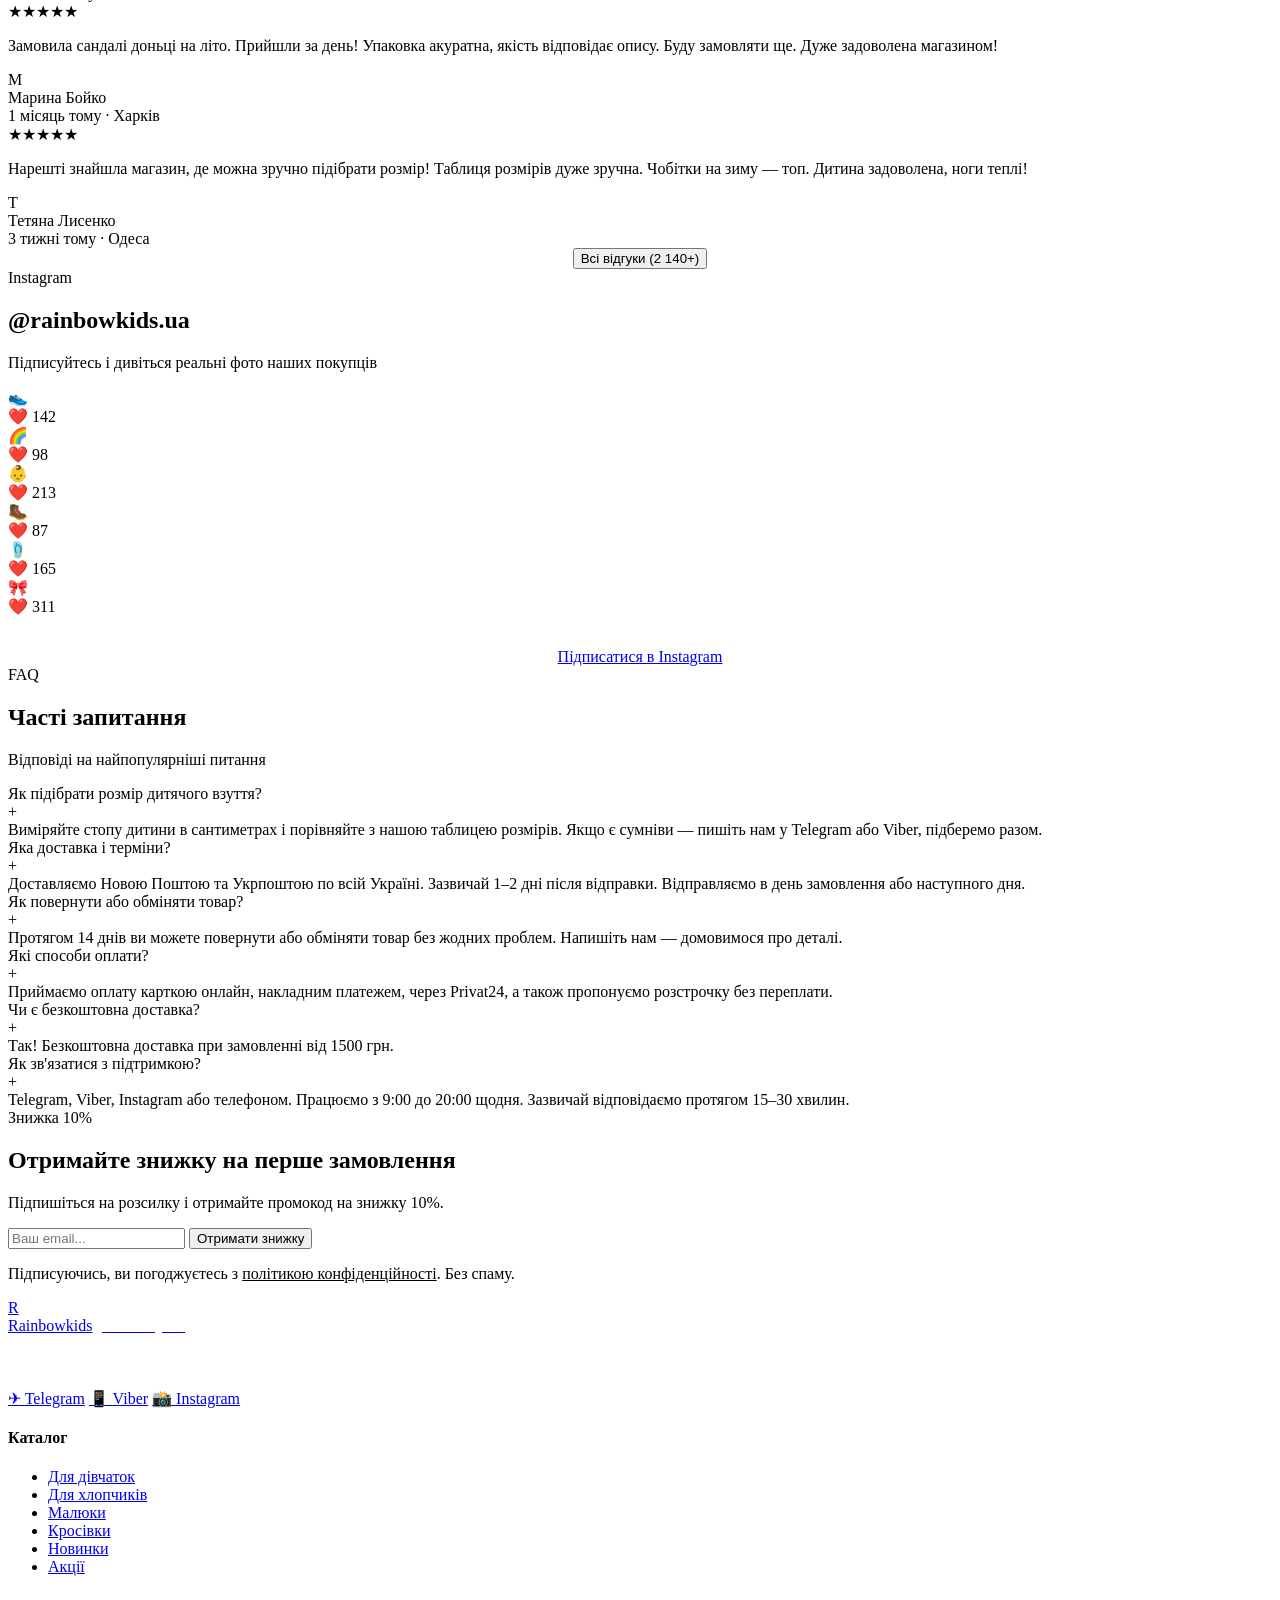
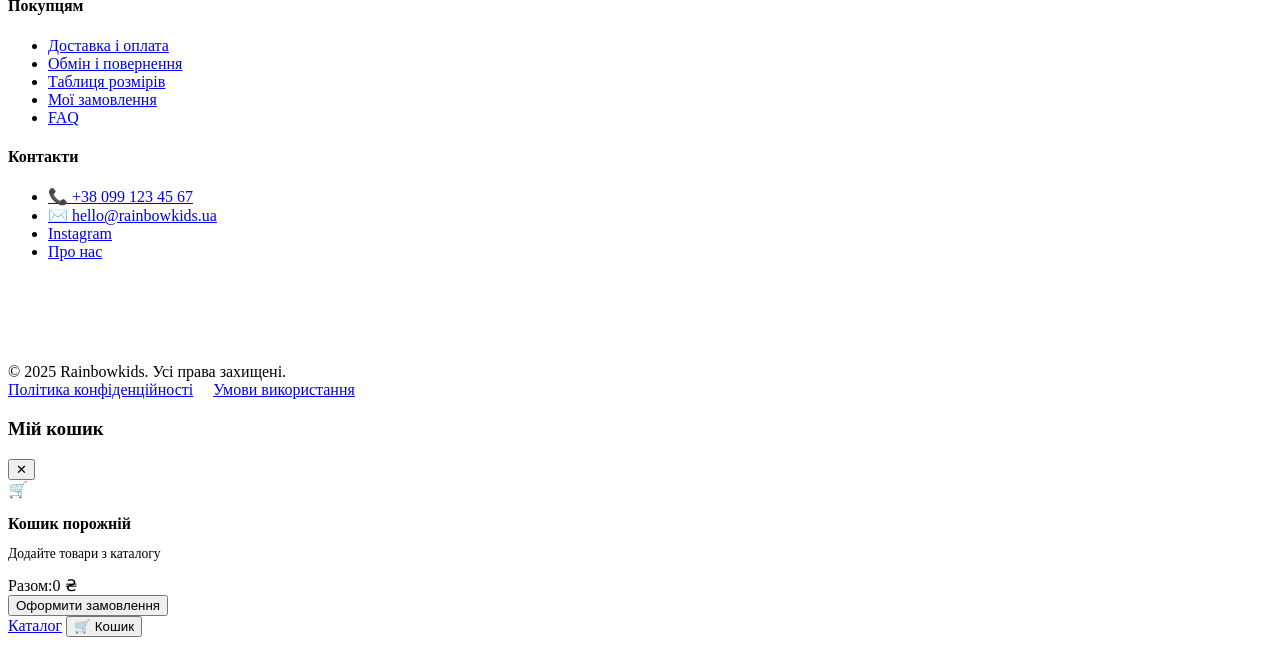
==== commit acd9bffc: "Add files via upload" ====
--- a/index.html
+++ b/index.html
@@ -6,7 +6,7 @@
   <title>Rainbowkids — Дитяче взуття з любов'ю</title>
   <meta name="description" content="Інтернет-магазин дитячого взуття Rainbowkids. Великий вибір для дітей. Швидка доставка по Україні.">
   <link rel="icon" href="data:image/svg+xml,<svg xmlns='http://www.w3.org/2000/svg' viewBox='0 0 100 100'><text y='.9em' font-size='90'>👟</text></svg>">
-  <link rel="stylesheet" href="css/main.css">
+  <link rel="stylesheet" href="css/style.css">
 </head>
 <body>
 
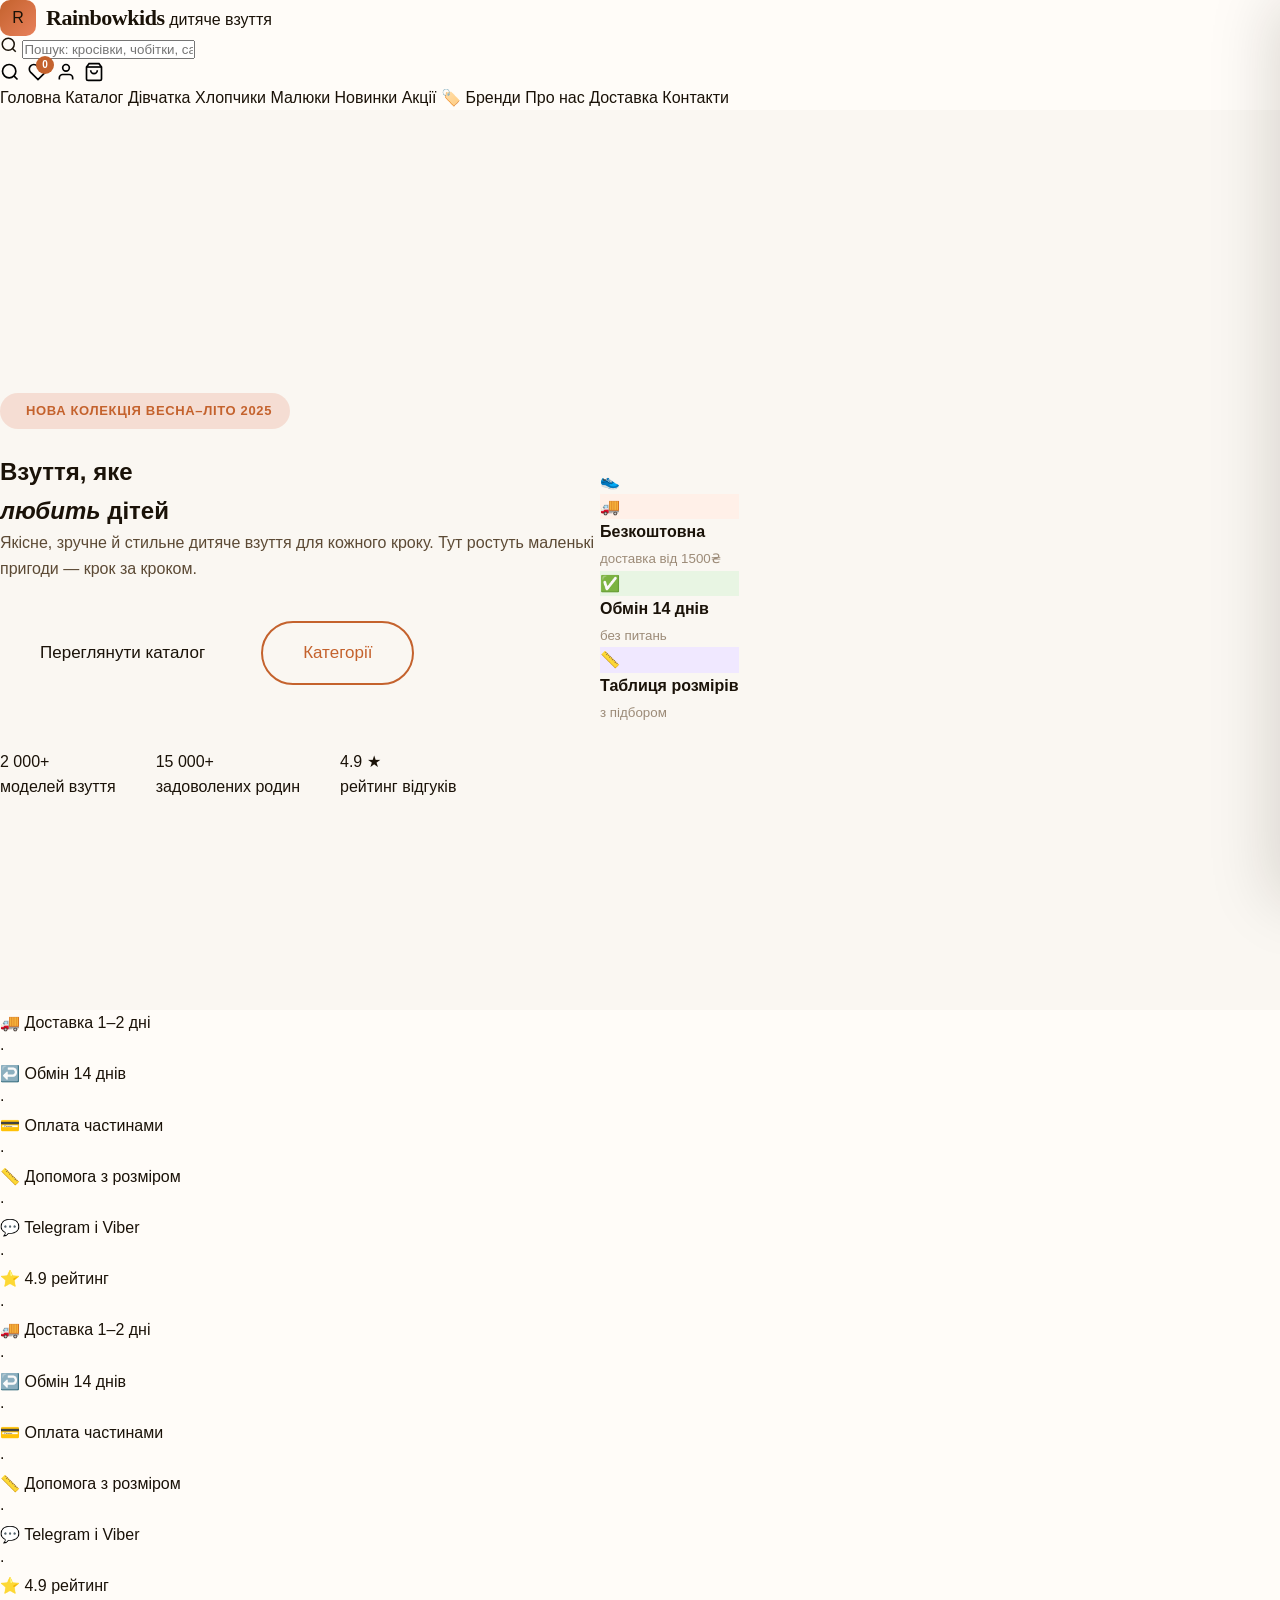
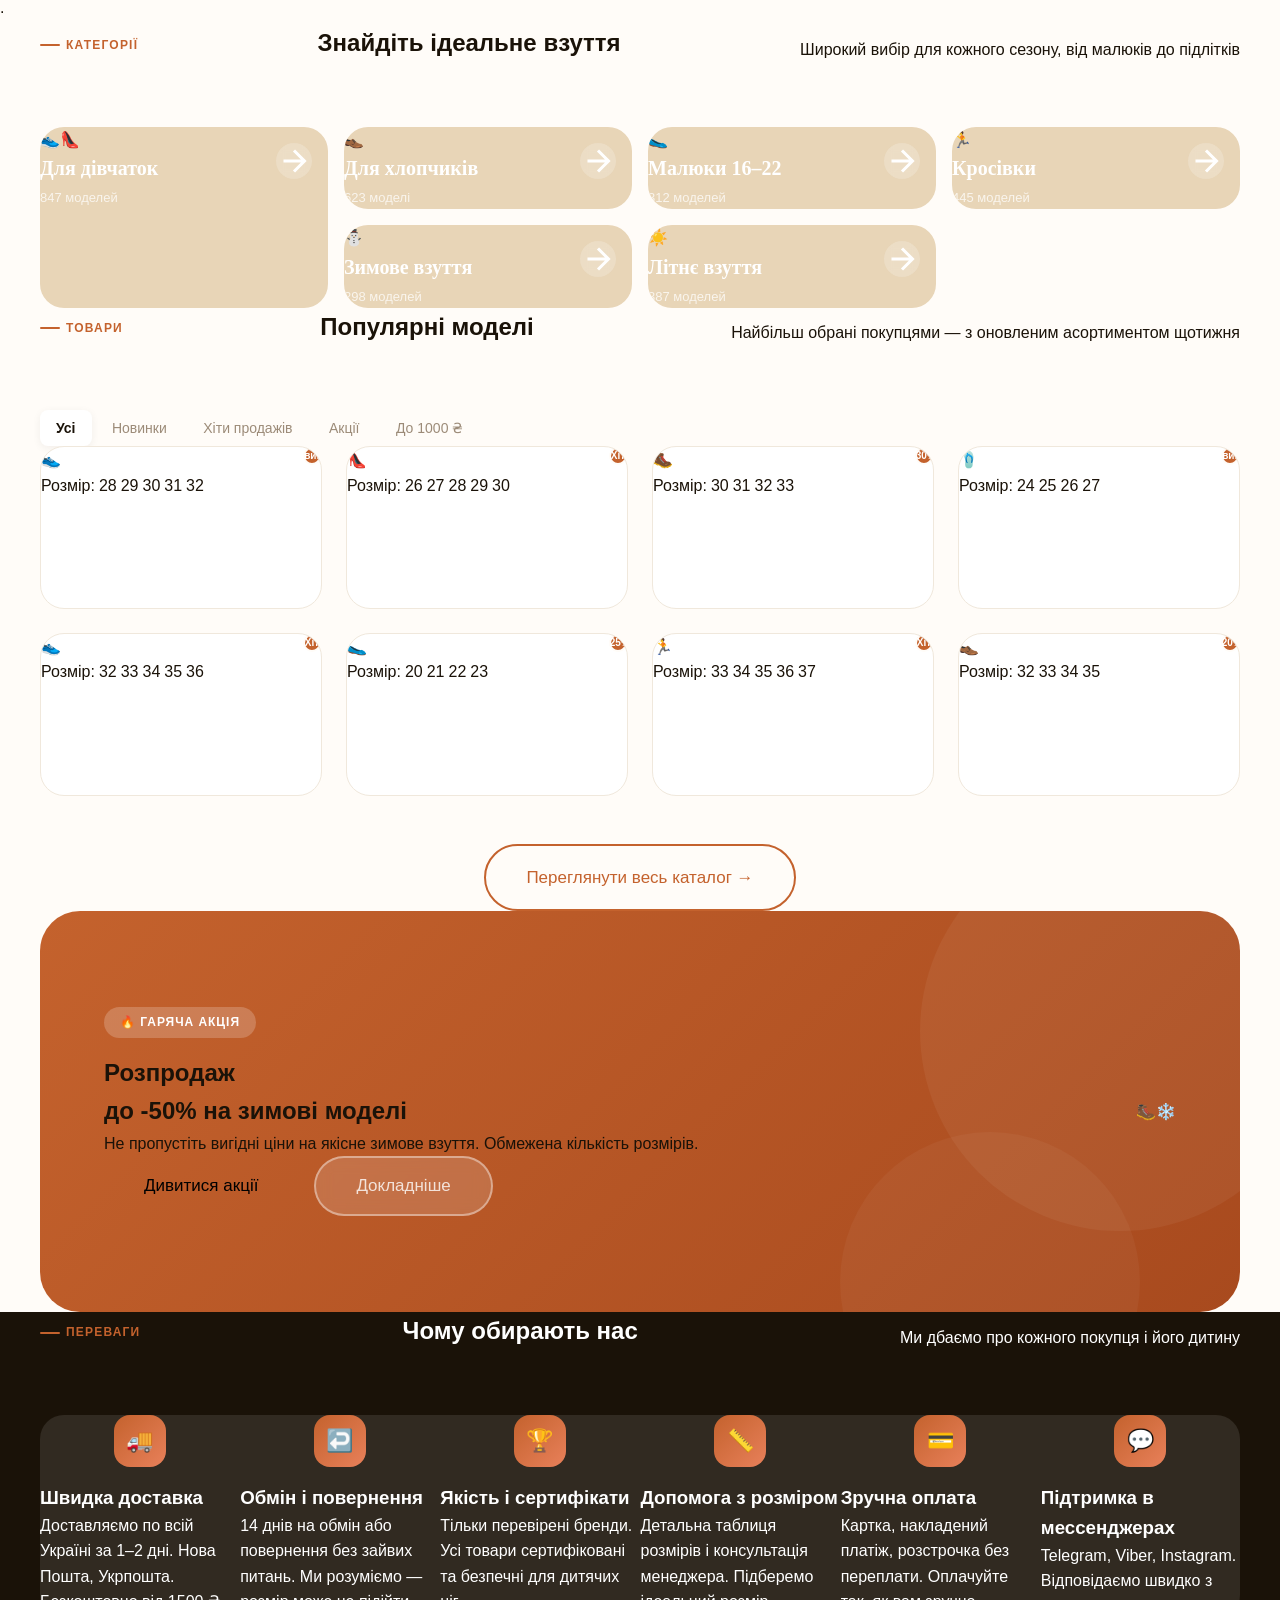
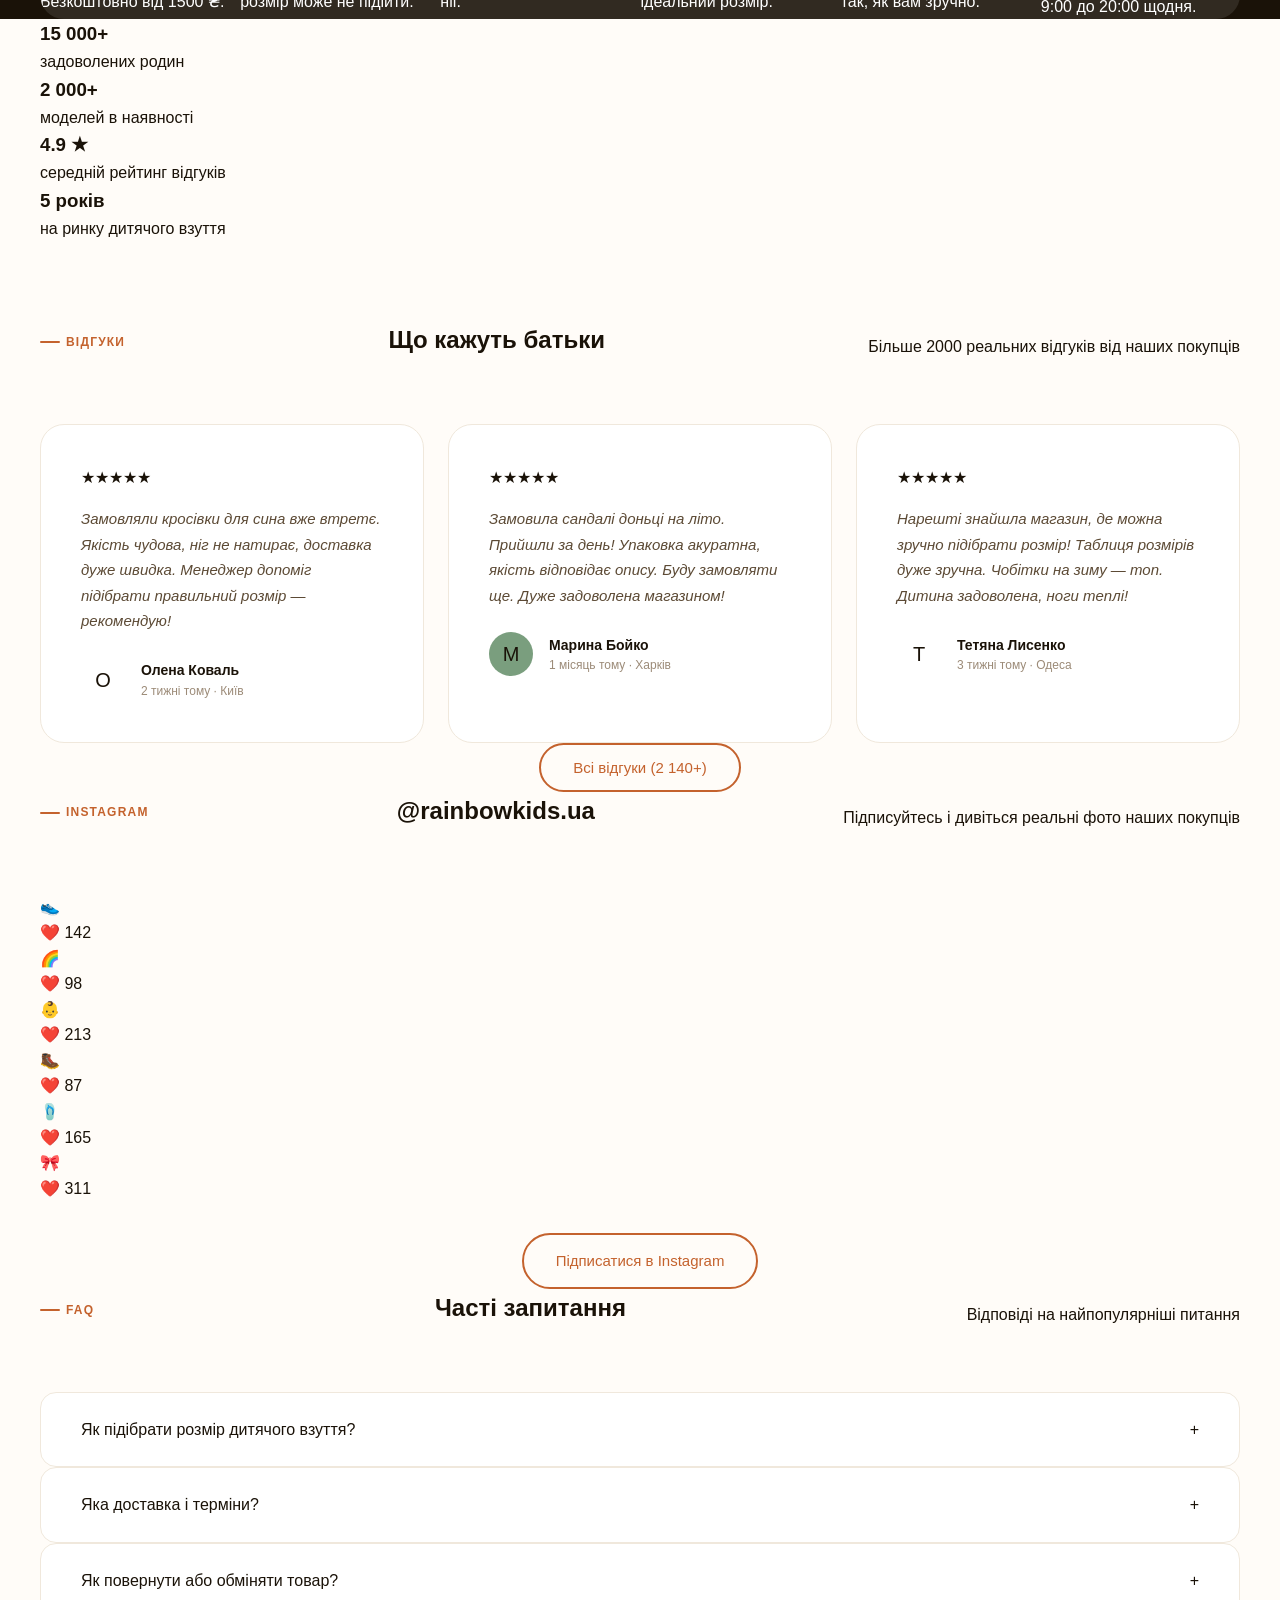
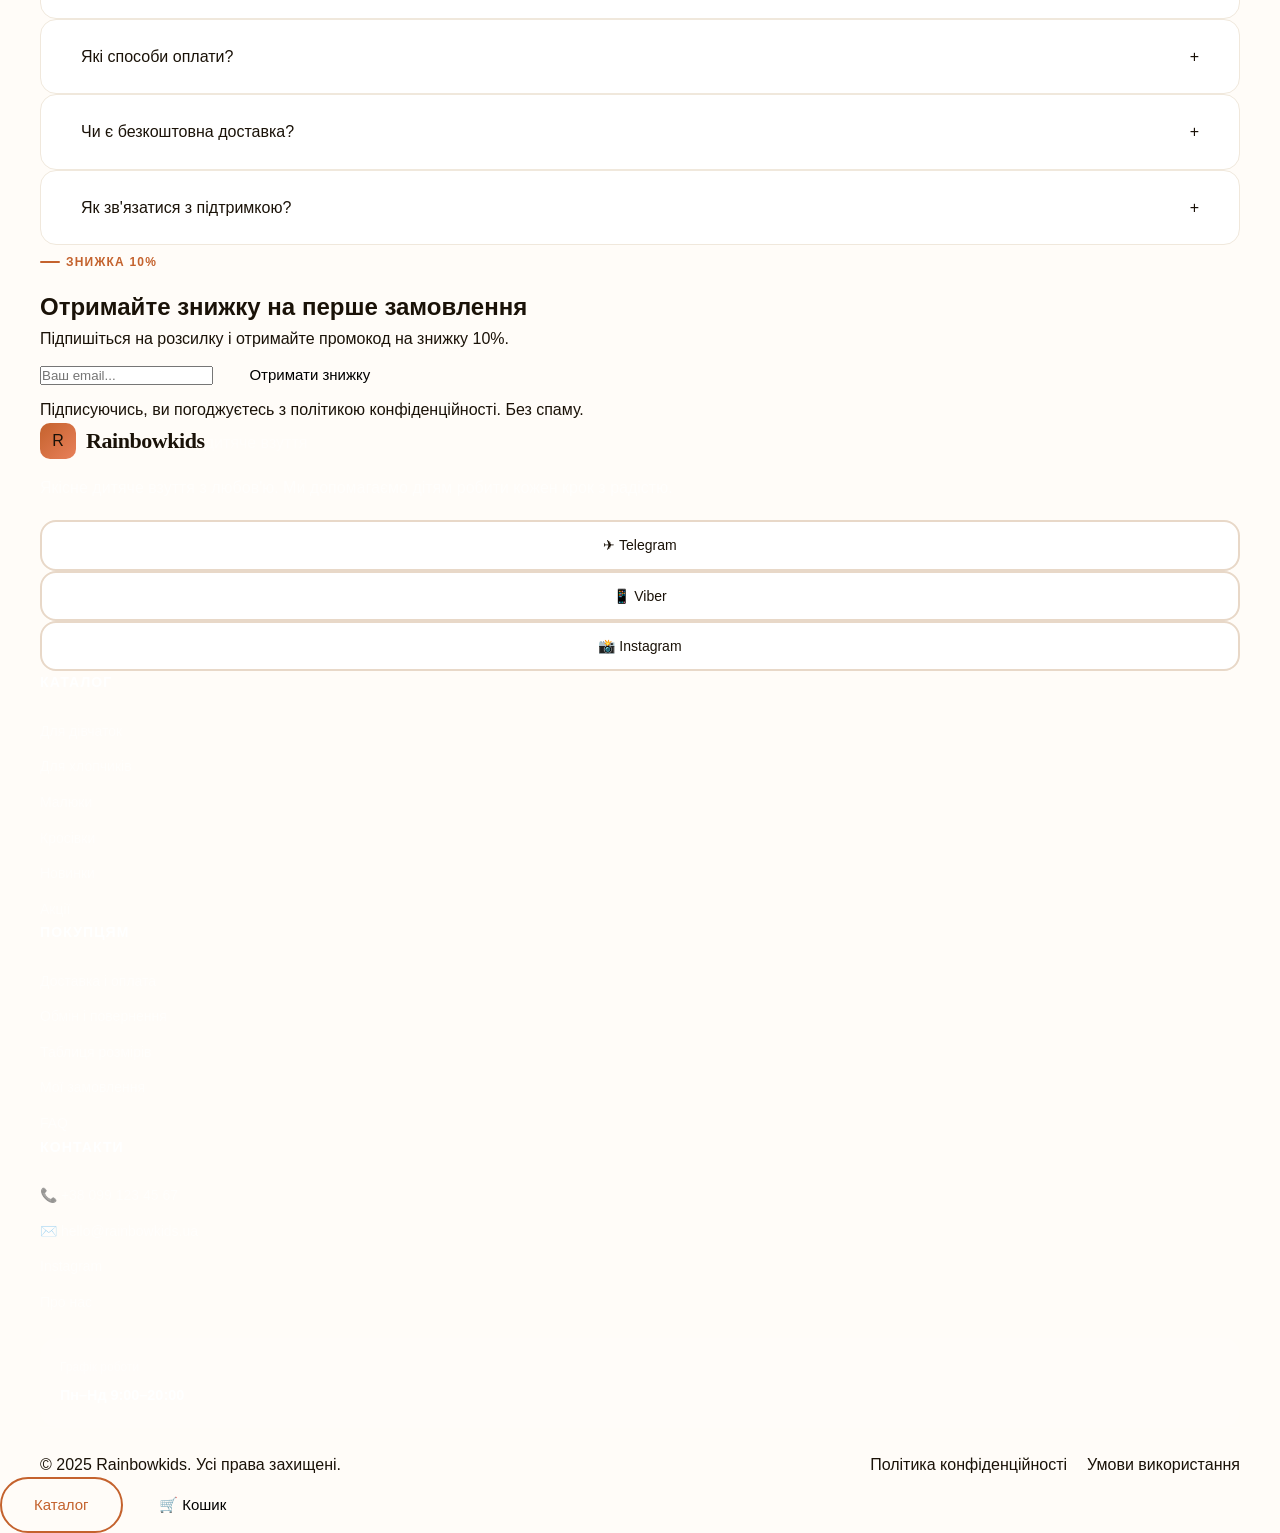
==== commit 7d2db5c2: "Change stylesheet link from style.css to main.css" ====
--- a/index.html
+++ b/index.html
@@ -6,7 +6,7 @@
   <title>Rainbowkids — Дитяче взуття з любов'ю</title>
   <meta name="description" content="Інтернет-магазин дитячого взуття Rainbowkids. Великий вибір для дітей. Швидка доставка по Україні.">
   <link rel="icon" href="data:image/svg+xml,<svg xmlns='http://www.w3.org/2000/svg' viewBox='0 0 100 100'><text y='.9em' font-size='90'>👟</text></svg>">
-  <link rel="stylesheet" href="css/style.css">
+  <link rel="stylesheet" href="css/main.css">
 </head>
 <body>
 
--- a/css/main.css
+++ b/css/main.css
@@ -0,0 +1,1686 @@
+
+/* =============================================
+   RAINBOWKIDS — Design System
+   ============================================= */
+
+@import url('https://fonts.googleapis.com/css2?family=Playfair+Display:wght@400;500;600;700&family=DM+Sans:wght@300;400;500;600&display=swap');
+
+:root {
+  /* Colors */
+  --cream: #FAF7F2;
+  --warm-white: #FFFCF8;
+  --deep: #1A1208;
+  --brown-dark: #2C1A0E;
+  --terra: #C4622D;
+  --terra-light: #E8805A;
+  --terra-pale: #F5DDD3;
+  --sand: #E8D5B7;
+  --sand-light: #F5EDE0;
+  --sage: #7A9E7E;
+  --sage-light: #B5D4B9;
+  --text-primary: #1A1208;
+  --text-secondary: #5C4A35;
+  --text-muted: #9C8B78;
+  --border: #E8D8C8;
+  --border-light: #F0E8DC;
+  --card-bg: #FFFFFF;
+  --overlay: rgba(26, 18, 8, 0.5);
+
+  /* Typography */
+  --font-display: 'Playfair Display', Georgia, serif;
+  --font-body: 'DM Sans', sans-serif;
+
+  /* Spacing */
+  --space-xs: 4px;
+  --space-sm: 8px;
+  --space-md: 16px;
+  --space-lg: 24px;
+  --space-xl: 40px;
+  --space-2xl: 64px;
+  --space-3xl: 96px;
+
+  /* Border Radius */
+  --radius-sm: 8px;
+  --radius-md: 16px;
+  --radius-lg: 24px;
+  --radius-xl: 40px;
+  --radius-full: 9999px;
+
+  /* Shadows */
+  --shadow-sm: 0 2px 8px rgba(26, 18, 8, 0.06);
+  --shadow-md: 0 4px 20px rgba(26, 18, 8, 0.10);
+  --shadow-lg: 0 12px 40px rgba(26, 18, 8, 0.14);
+  --shadow-hover: 0 20px 60px rgba(26, 18, 8, 0.18);
+
+  /* Transitions */
+  --transition-fast: 0.2s cubic-bezier(0.4, 0, 0.2, 1);
+  --transition-base: 0.35s cubic-bezier(0.4, 0, 0.2, 1);
+  --transition-slow: 0.6s cubic-bezier(0.4, 0, 0.2, 1);
+
+  /* Layout */
+  --container-max: 1320px;
+  --header-h: 72px;
+}
+
+/* =============================================
+   RESET & BASE
+   ============================================= */
+*, *::before, *::after { box-sizing: border-box; margin: 0; padding: 0; }
+html { scroll-behavior: smooth; -webkit-text-size-adjust: 100%; }
+body {
+  font-family: var(--font-body);
+  background: var(--warm-white);
+  color: var(--text-primary);
+  line-height: 1.6;
+  font-size: 16px;
+  overflow-x: hidden;
+}
+img { max-width: 100%; height: auto; display: block; }
+a { color: inherit; text-decoration: none; }
+button { font-family: inherit; cursor: pointer; border: none; background: none; }
+ul, ol { list-style: none; }
+
+/* =============================================
+   LAYOUT
+   ============================================= */
+.container {
+  width: 100%;
+  max-width: var(--container-max);
+  margin: 0 auto;
+  padding: 0 var(--space-xl);
+}
+@media (max-width: 768px) { .container { padding: 0 var(--space-md); } }
+
+/* =============================================
+   TYPOGRAPHY
+   ============================================= */
+.display-xl { font-family: var(--font-display); font-size: clamp(48px, 7vw, 96px); font-weight: 700; line-height: 1.05; letter-spacing: -0.02em; }
+.display-lg { font-family: var(--font-display); font-size: clamp(36px, 5vw, 72px); font-weight: 600; line-height: 1.1; letter-spacing: -0.02em; }
+.display-md { font-family: var(--font-display); font-size: clamp(28px, 3.5vw, 48px); font-weight: 600; line-height: 1.15; }
+.heading-lg { font-family: var(--font-display); font-size: clamp(22px, 2.5vw, 32px); font-weight: 500; line-height: 1.25; }
+.heading-md { font-family: var(--font-display); font-size: clamp(18px, 2vw, 24px); font-weight: 500; line-height: 1.3; }
+.body-lg { font-size: 18px; line-height: 1.7; }
+.body-md { font-size: 16px; line-height: 1.65; }
+.body-sm { font-size: 14px; line-height: 1.6; }
+.label { font-size: 12px; font-weight: 600; letter-spacing: 0.1em; text-transform: uppercase; }
+
+/* =============================================
+   BUTTONS
+   ============================================= */
+.btn {
+  display: inline-flex;
+  align-items: center;
+  justify-content: center;
+  gap: var(--space-sm);
+  padding: 14px 32px;
+  border-radius: var(--radius-full);
+  font-family: var(--font-body);
+  font-weight: 500;
+  font-size: 15px;
+  transition: all var(--transition-base);
+  cursor: pointer;
+  white-space: nowrap;
+  position: relative;
+  overflow: hidden;
+}
+.btn::after {
+  content: '';
+  position: absolute;
+  inset: 0;
+  background: rgba(255,255,255,0);
+  transition: background var(--transition-fast);
+}
+.btn:hover::after { background: rgba(255,255,255,0.1); }
+.btn:active { transform: scale(0.97); }
+
+.btn-primary {
+  background: var(--terra);
+  color: white;
+  box-shadow: 0 4px 20px rgba(196, 98, 45, 0.4);
+}
+.btn-primary:hover {
+  background: var(--terra-light);
+  box-shadow: 0 6px 28px rgba(196, 98, 45, 0.5);
+  transform: translateY(-1px);
+}
+.btn-outline {
+  background: transparent;
+  color: var(--terra);
+  border: 2px solid var(--terra);
+}
+.btn-outline:hover {
+  background: var(--terra);
+  color: white;
+  transform: translateY(-1px);
+}
+.btn-ghost {
+  background: rgba(255,255,255,0.15);
+  color: white;
+  border: 2px solid rgba(255,255,255,0.4);
+  backdrop-filter: blur(8px);
+}
+.btn-ghost:hover {
+  background: rgba(255,255,255,0.25);
+  border-color: rgba(255,255,255,0.7);
+}
+.btn-dark {
+  background: var(--deep);
+  color: white;
+}
+.btn-dark:hover { background: var(--brown-dark); transform: translateY(-1px); }
+.btn-sm { padding: 10px 22px; font-size: 13px; }
+.btn-lg { padding: 18px 40px; font-size: 17px; }
+.btn-full { width: 100%; }
+.btn-icon { width: 44px; height: 44px; padding: 0; border-radius: var(--radius-full); }
+
+/* =============================================
+   HEADER
+   ============================================= */
+.header {
+  position: fixed;
+  top: 0; left: 0; right: 0;
+  z-index: 1000;
+  height: var(--header-h);
+  background: rgba(255, 252, 248, 0.92);
+  backdrop-filter: blur(20px);
+  -webkit-backdrop-filter: blur(20px);
+  border-bottom: 1px solid var(--border-light);
+  transition: all var(--transition-base);
+}
+.header.scrolled {
+  box-shadow: var(--shadow-md);
+}
+.header-inner {
+  display: flex;
+  align-items: center;
+  height: 100%;
+  gap: var(--space-xl);
+}
+.logo {
+  display: flex;
+  align-items: center;
+  gap: 10px;
+  flex-shrink: 0;
+}
+.logo-mark {
+  width: 36px; height: 36px;
+  background: linear-gradient(135deg, var(--terra), var(--terra-light));
+  border-radius: 10px;
+  display: flex;
+  align-items: center;
+  justify-content: center;
+}
+.logo-mark svg { width: 20px; height: 20px; }
+.logo-text {
+  font-family: var(--font-display);
+  font-size: 22px;
+  font-weight: 700;
+  color: var(--deep);
+  letter-spacing: -0.02em;
+}
+.logo-text span { color: var(--terra); }
+
+.nav {
+  display: flex;
+  align-items: center;
+  gap: 6px;
+  flex: 1;
+}
+.nav a {
+  font-size: 14px;
+  font-weight: 500;
+  color: var(--text-secondary);
+  padding: 8px 14px;
+  border-radius: var(--radius-full);
+  transition: all var(--transition-fast);
+  white-space: nowrap;
+}
+.nav a:hover, .nav a.active {
+  color: var(--terra);
+  background: var(--terra-pale);
+}
+
+.header-actions {
+  display: flex;
+  align-items: center;
+  gap: var(--space-sm);
+  flex-shrink: 0;
+}
+.header-search-btn {
+  width: 40px; height: 40px;
+  border-radius: var(--radius-full);
+  background: var(--sand-light);
+  display: flex;
+  align-items: center;
+  justify-content: center;
+  color: var(--text-secondary);
+  transition: all var(--transition-fast);
+}
+.header-search-btn:hover { background: var(--sand); color: var(--terra); }
+
+.header-icon-btn {
+  width: 40px; height: 40px;
+  border-radius: var(--radius-full);
+  display: flex;
+  align-items: center;
+  justify-content: center;
+  color: var(--text-secondary);
+  transition: all var(--transition-fast);
+  position: relative;
+}
+.header-icon-btn:hover { color: var(--terra); background: var(--terra-pale); }
+.badge {
+  position: absolute;
+  top: 0; right: 0;
+  width: 18px; height: 18px;
+  background: var(--terra);
+  color: white;
+  font-size: 10px;
+  font-weight: 700;
+  border-radius: var(--radius-full);
+  display: flex;
+  align-items: center;
+  justify-content: center;
+  border: 2px solid var(--warm-white);
+}
+
+.burger {
+  display: none;
+  width: 40px; height: 40px;
+  flex-direction: column;
+  justify-content: center;
+  gap: 5px;
+  padding: 8px;
+  border-radius: var(--radius-sm);
+  transition: all var(--transition-fast);
+}
+.burger span {
+  display: block;
+  height: 2px;
+  background: var(--deep);
+  border-radius: 2px;
+  transition: all var(--transition-base);
+  transform-origin: center;
+}
+.burger.active span:nth-child(1) { transform: translateY(7px) rotate(45deg); }
+.burger.active span:nth-child(2) { opacity: 0; transform: scaleX(0); }
+.burger.active span:nth-child(3) { transform: translateY(-7px) rotate(-45deg); }
+
+/* Mobile Nav */
+.mobile-nav {
+  position: fixed;
+  top: var(--header-h); left: 0; right: 0; bottom: 0;
+  background: var(--warm-white);
+  z-index: 999;
+  padding: var(--space-xl) var(--space-lg);
+  transform: translateX(100%);
+  transition: transform var(--transition-base);
+  overflow-y: auto;
+}
+.mobile-nav.open { transform: translateX(0); }
+.mobile-nav-links { display: flex; flex-direction: column; gap: 4px; }
+.mobile-nav-links a {
+  display: block;
+  padding: 14px var(--space-md);
+  font-size: 18px;
+  font-weight: 500;
+  color: var(--text-primary);
+  border-radius: var(--radius-md);
+  transition: all var(--transition-fast);
+  border-bottom: 1px solid var(--border-light);
+}
+.mobile-nav-links a:hover { color: var(--terra); background: var(--terra-pale); border-color: transparent; }
+.mobile-nav-contacts {
+  margin-top: var(--space-xl);
+  display: flex;
+  flex-direction: column;
+  gap: var(--space-md);
+}
+.mobile-nav-contacts a {
+  display: flex;
+  align-items: center;
+  gap: var(--space-md);
+  padding: var(--space-md);
+  background: var(--sand-light);
+  border-radius: var(--radius-md);
+  font-weight: 500;
+  color: var(--text-primary);
+  transition: all var(--transition-fast);
+}
+.mobile-nav-contacts a:hover { background: var(--terra-pale); color: var(--terra); }
+
+/* Search bar */
+.search-overlay {
+  position: fixed;
+  top: 0; left: 0; right: 0; bottom: 0;
+  background: rgba(26, 18, 8, 0.6);
+  backdrop-filter: blur(8px);
+  z-index: 1001;
+  display: flex;
+  align-items: flex-start;
+  padding-top: 120px;
+  opacity: 0;
+  pointer-events: none;
+  transition: opacity var(--transition-base);
+}
+.search-overlay.open { opacity: 1; pointer-events: all; }
+.search-box {
+  background: white;
+  border-radius: var(--radius-lg);
+  padding: var(--space-sm);
+  display: flex;
+  align-items: center;
+  gap: var(--space-md);
+  box-shadow: var(--shadow-lg);
+  transform: translateY(-20px);
+  transition: transform var(--transition-base);
+}
+.search-overlay.open .search-box { transform: translateY(0); }
+.search-box input {
+  flex: 1;
+  border: none;
+  outline: none;
+  font-family: var(--font-body);
+  font-size: 18px;
+  color: var(--text-primary);
+  padding: 10px var(--space-md);
+  background: transparent;
+}
+.search-box input::placeholder { color: var(--text-muted); }
+
+/* Cart Drawer */
+.cart-overlay {
+  position: fixed;
+  inset: 0;
+  background: rgba(26, 18, 8, 0.5);
+  z-index: 1002;
+  opacity: 0;
+  pointer-events: none;
+  transition: opacity var(--transition-base);
+}
+.cart-overlay.open { opacity: 1; pointer-events: all; }
+
+.cart-drawer {
+  position: fixed;
+  top: 0; right: 0; bottom: 0;
+  width: min(420px, 100vw);
+  background: var(--warm-white);
+  z-index: 1003;
+  transform: translateX(100%);
+  transition: transform var(--transition-base);
+  display: flex;
+  flex-direction: column;
+  box-shadow: -8px 0 60px rgba(26, 18, 8, 0.15);
+}
+.cart-drawer.open { transform: translateX(0); }
+.cart-header {
+  padding: var(--space-xl) var(--space-xl) var(--space-lg);
+  border-bottom: 1px solid var(--border);
+  display: flex;
+  align-items: center;
+  justify-content: space-between;
+}
+.cart-body { flex: 1; overflow-y: auto; padding: var(--space-lg) var(--space-xl); }
+.cart-footer {
+  padding: var(--space-lg) var(--space-xl) var(--space-xl);
+  border-top: 1px solid var(--border);
+  background: white;
+}
+.cart-item {
+  display: flex;
+  gap: var(--space-md);
+  padding: var(--space-md) 0;
+  border-bottom: 1px solid var(--border-light);
+  animation: slideIn 0.3s ease;
+}
+@keyframes slideIn {
+  from { opacity: 0; transform: translateX(20px); }
+  to { opacity: 1; transform: translateX(0); }
+}
+.cart-item-img {
+  width: 72px; height: 72px;
+  border-radius: var(--radius-sm);
+  object-fit: cover;
+  background: var(--sand-light);
+  flex-shrink: 0;
+}
+.cart-item-info { flex: 1; min-width: 0; }
+.cart-item-name { font-weight: 500; font-size: 14px; margin-bottom: 4px; }
+.cart-item-size { font-size: 12px; color: var(--text-muted); margin-bottom: 8px; }
+.cart-item-price { font-weight: 600; color: var(--terra); }
+.cart-qty {
+  display: flex;
+  align-items: center;
+  gap: 8px;
+  margin-top: 6px;
+}
+.cart-qty button {
+  width: 26px; height: 26px;
+  border-radius: var(--radius-full);
+  background: var(--sand-light);
+  display: flex;
+  align-items: center;
+  justify-content: center;
+  font-size: 16px;
+  font-weight: 600;
+  color: var(--text-primary);
+  transition: all var(--transition-fast);
+}
+.cart-qty button:hover { background: var(--terra); color: white; }
+.cart-qty span { font-size: 14px; font-weight: 600; min-width: 20px; text-align: center; }
+.cart-total { display: flex; justify-content: space-between; align-items: center; margin-bottom: var(--space-md); }
+.cart-total-label { font-size: 16px; font-weight: 500; }
+.cart-total-price { font-family: var(--font-display); font-size: 24px; font-weight: 700; color: var(--terra); }
+.cart-empty {
+  text-align: center;
+  padding: var(--space-3xl) var(--space-xl);
+  color: var(--text-muted);
+}
+.cart-empty-icon { font-size: 48px; margin-bottom: var(--space-md); }
+
+/* =============================================
+   HERO
+   ============================================= */
+.hero {
+  min-height: 100svh;
+  padding-top: var(--header-h);
+  position: relative;
+  overflow: hidden;
+  display: flex;
+  align-items: center;
+  background: var(--cream);
+}
+.hero-bg {
+  position: absolute;
+  inset: 0;
+  background:
+    radial-gradient(ellipse 80% 60% at 70% 50%, rgba(196, 98, 45, 0.08) 0%, transparent 60%),
+    radial-gradient(ellipse 40% 40% at 20% 80%, rgba(122, 158, 126, 0.12) 0%, transparent 50%);
+}
+.hero-inner {
+  display: grid;
+  grid-template-columns: 1fr 1fr;
+  align-items: center;
+  gap: var(--space-3xl);
+  padding: var(--space-3xl) 0;
+  position: relative;
+  z-index: 1;
+}
+.hero-content { max-width: 600px; }
+.hero-tag {
+  display: inline-flex;
+  align-items: center;
+  gap: 8px;
+  background: var(--terra-pale);
+  color: var(--terra);
+  padding: 8px 18px;
+  border-radius: var(--radius-full);
+  font-size: 13px;
+  font-weight: 600;
+  letter-spacing: 0.05em;
+  text-transform: uppercase;
+  margin-bottom: var(--space-lg);
+  animation: fadeInUp 0.8s ease both;
+}
+.hero-title {
+  margin-bottom: var(--space-lg);
+  animation: fadeInUp 0.8s 0.1s ease both;
+}
+.hero-title em {
+  font-style: normal;
+  color: var(--terra);
+  position: relative;
+}
+.hero-desc {
+  color: var(--text-secondary);
+  margin-bottom: var(--space-xl);
+  animation: fadeInUp 0.8s 0.2s ease both;
+}
+.hero-actions {
+  display: flex;
+  gap: var(--space-md);
+  flex-wrap: wrap;
+  animation: fadeInUp 0.8s 0.3s ease both;
+}
+.hero-stats {
+  display: flex;
+  gap: var(--space-xl);
+  margin-top: var(--space-2xl);
+  animation: fadeInUp 0.8s 0.4s ease both;
+}
+.hero-stat-num {
+  font-family: var(--font-display);
+  font-size: 32px;
+  font-weight: 700;
+  color: var(--deep);
+  line-height: 1;
+  margin-bottom: 4px;
+}
+.hero-stat-label { font-size: 13px; color: var(--text-muted); }
+
+.hero-visual {
+  position: relative;
+  animation: fadeInRight 1s 0.2s ease both;
+}
+.hero-img-wrap {
+  position: relative;
+  border-radius: var(--radius-xl);
+  overflow: hidden;
+  aspect-ratio: 4/5;
+  background: var(--sand);
+}
+.hero-img-wrap img {
+  width: 100%;
+  height: 100%;
+  object-fit: cover;
+  transition: transform var(--transition-slow);
+}
+.hero-img-wrap:hover img { transform: scale(1.04); }
+
+.hero-badge {
+  position: absolute;
+  background: white;
+  border-radius: var(--radius-lg);
+  padding: var(--space-md) var(--space-lg);
+  box-shadow: var(--shadow-md);
+}
+.hero-badge-1 {
+  bottom: var(--space-xl);
+  left: calc(-1 * var(--space-xl));
+  animation: float 4s 1s ease-in-out infinite;
+}
+.hero-badge-2 {
+  top: var(--space-xl);
+  right: calc(-1 * var(--space-md));
+  animation: float 4s 2s ease-in-out infinite;
+}
+@keyframes float {
+  0%, 100% { transform: translateY(0); }
+  50% { transform: translateY(-8px); }
+}
+
+/* =============================================
+   SECTION SHARED
+   ============================================= */
+.section { padding: var(--space-3xl) 0; }
+.section-sm { padding: var(--space-2xl) 0; }
+.section-header {
+  display: flex;
+  align-items: flex-end;
+  justify-content: space-between;
+  margin-bottom: var(--space-2xl);
+  gap: var(--space-lg);
+}
+.section-tag {
+  display: inline-flex;
+  align-items: center;
+  gap: 6px;
+  font-size: 12px;
+  font-weight: 600;
+  text-transform: uppercase;
+  letter-spacing: 0.1em;
+  color: var(--terra);
+  margin-bottom: var(--space-sm);
+}
+.section-tag::before {
+  content: '';
+  width: 20px; height: 2px;
+  background: var(--terra);
+  border-radius: 2px;
+}
+
+/* =============================================
+   CATEGORIES
+   ============================================= */
+.categories-grid {
+  display: grid;
+  grid-template-columns: repeat(2, 1fr) repeat(2, 1fr);
+  grid-template-rows: auto auto;
+  gap: var(--space-md);
+}
+.cat-card {
+  position: relative;
+  border-radius: var(--radius-lg);
+  overflow: hidden;
+  cursor: pointer;
+  display: block;
+  background: var(--sand);
+  transition: transform var(--transition-base), box-shadow var(--transition-base);
+}
+.cat-card:hover { transform: translateY(-4px); box-shadow: var(--shadow-hover); }
+.cat-card:hover img { transform: scale(1.06); }
+.cat-card:hover .cat-arrow { transform: translate(3px, -3px); }
+.cat-card.large { grid-row: span 2; }
+.cat-card img {
+  width: 100%; height: 100%;
+  object-fit: cover;
+  transition: transform var(--transition-slow);
+  min-height: 200px;
+}
+.cat-card.large img { min-height: 440px; }
+.cat-overlay {
+  position: absolute;
+  inset: 0;
+  background: linear-gradient(to top, rgba(26, 18, 8, 0.65) 0%, transparent 55%);
+  display: flex;
+  flex-direction: column;
+  justify-content: flex-end;
+  padding: var(--space-lg);
+}
+.cat-name {
+  font-family: var(--font-display);
+  font-size: 20px;
+  font-weight: 600;
+  color: white;
+  margin-bottom: 4px;
+}
+.cat-count { font-size: 13px; color: rgba(255,255,255,0.75); }
+.cat-arrow {
+  position: absolute;
+  top: var(--space-md);
+  right: var(--space-md);
+  width: 36px; height: 36px;
+  background: rgba(255,255,255,0.2);
+  backdrop-filter: blur(4px);
+  border-radius: var(--radius-full);
+  display: flex;
+  align-items: center;
+  justify-content: center;
+  color: white;
+  transition: transform var(--transition-fast);
+}
+.cat-badge {
+  position: absolute;
+  top: var(--space-md);
+  left: var(--space-md);
+  background: var(--terra);
+  color: white;
+  padding: 4px 12px;
+  border-radius: var(--radius-full);
+  font-size: 11px;
+  font-weight: 700;
+  text-transform: uppercase;
+  letter-spacing: 0.05em;
+}
+
+/* =============================================
+   PRODUCT CARDS
+   ============================================= */
+.products-grid {
+  display: grid;
+  grid-template-columns: repeat(4, 1fr);
+  gap: var(--space-lg);
+}
+
+.product-card {
+  background: var(--card-bg);
+  border-radius: var(--radius-lg);
+  overflow: hidden;
+  transition: transform var(--transition-base), box-shadow var(--transition-base);
+  position: relative;
+  border: 1px solid var(--border-light);
+}
+.product-card:hover { transform: translateY(-6px); box-shadow: var(--shadow-hover); }
+.product-card:hover .product-img { transform: scale(1.05); }
+.product-card:hover .product-actions { opacity: 1; transform: translateY(0); }
+
+.product-img-wrap {
+  position: relative;
+  overflow: hidden;
+  background: var(--sand-light);
+  aspect-ratio: 3/4;
+}
+.product-img {
+  width: 100%; height: 100%;
+  object-fit: cover;
+  transition: transform var(--transition-slow);
+}
+.product-tags {
+  position: absolute;
+  top: var(--space-md);
+  left: var(--space-md);
+  display: flex;
+  flex-direction: column;
+  gap: 4px;
+}
+.tag {
+  display: inline-block;
+  padding: 4px 10px;
+  border-radius: var(--radius-full);
+  font-size: 10px;
+  font-weight: 700;
+  text-transform: uppercase;
+  letter-spacing: 0.05em;
+}
+.tag-new { background: var(--sage); color: white; }
+.tag-sale { background: var(--terra); color: white; }
+.tag-hit { background: var(--deep); color: white; }
+
+.product-fav {
+  position: absolute;
+  top: var(--space-md);
+  right: var(--space-md);
+  width: 36px; height: 36px;
+  background: white;
+  border-radius: var(--radius-full);
+  display: flex;
+  align-items: center;
+  justify-content: center;
+  box-shadow: var(--shadow-sm);
+  transition: all var(--transition-fast);
+  color: var(--text-muted);
+}
+.product-fav:hover, .product-fav.active { color: #E8455A; transform: scale(1.15); }
+.product-fav.active svg { fill: #E8455A; }
+
+.product-actions {
+  position: absolute;
+  bottom: var(--space-md);
+  left: var(--space-md);
+  right: var(--space-md);
+  opacity: 0;
+  transform: translateY(10px);
+  transition: all var(--transition-base);
+  display: flex;
+  gap: 8px;
+}
+
+.product-info { padding: var(--space-md) var(--space-md) var(--space-lg); }
+.product-brand { font-size: 11px; color: var(--text-muted); text-transform: uppercase; letter-spacing: 0.08em; font-weight: 600; margin-bottom: 4px; }
+.product-name {
+  font-family: var(--font-display);
+  font-size: 16px;
+  font-weight: 500;
+  color: var(--text-primary);
+  margin-bottom: var(--space-sm);
+  line-height: 1.3;
+  display: -webkit-box;
+  -webkit-line-clamp: 2;
+  -webkit-box-orient: vertical;
+  overflow: hidden;
+}
+.product-sizes {
+  display: flex;
+  gap: 4px;
+  flex-wrap: wrap;
+  margin-bottom: var(--space-sm);
+}
+.size-dot {
+  font-size: 11px;
+  font-weight: 600;
+  padding: 2px 7px;
+  border-radius: 4px;
+  background: var(--sand-light);
+  color: var(--text-secondary);
+  cursor: pointer;
+  transition: all var(--transition-fast);
+}
+.size-dot:hover { background: var(--terra); color: white; }
+.size-dot.out { opacity: 0.4; text-decoration: line-through; pointer-events: none; }
+
+.product-price-row { display: flex; align-items: center; gap: var(--space-sm); }
+.price { font-family: var(--font-display); font-size: 20px; font-weight: 700; color: var(--deep); }
+.price-old { font-size: 14px; color: var(--text-muted); text-decoration: line-through; }
+.price-sale { color: var(--terra); }
+.price-discount {
+  background: rgba(196, 98, 45, 0.12);
+  color: var(--terra);
+  font-size: 11px;
+  font-weight: 700;
+  padding: 2px 8px;
+  border-radius: var(--radius-full);
+}
+
+/* =============================================
+   BENEFITS
+   ============================================= */
+.benefits-section { background: var(--deep); color: white; }
+.benefits-grid {
+  display: grid;
+  grid-template-columns: repeat(6, 1fr);
+  gap: 1px;
+  background: rgba(255,255,255,0.1);
+  border-radius: var(--radius-lg);
+  overflow: hidden;
+}
+.benefit-item {
+  background: var(--deep);
+  padding: var(--space-xl) var(--space-lg);
+  text-align: center;
+  transition: background var(--transition-fast);
+}
+.benefit-item:hover { background: rgba(255,255,255,0.05); }
+.benefit-icon {
+  width: 52px; height: 52px;
+  background: linear-gradient(135deg, var(--terra), var(--terra-light));
+  border-radius: var(--radius-md);
+  display: flex;
+  align-items: center;
+  justify-content: center;
+  margin: 0 auto var(--space-md);
+  font-size: 22px;
+}
+.benefit-title { font-weight: 600; font-size: 14px; margin-bottom: 4px; color: white; }
+.benefit-desc { font-size: 12px; color: rgba(255,255,255,0.55); line-height: 1.5; }
+
+/* =============================================
+   PROMO BANNER
+   ============================================= */
+.promo-banner {
+  background: linear-gradient(135deg, var(--terra) 0%, #A84A1E 100%);
+  border-radius: var(--radius-xl);
+  padding: var(--space-3xl) var(--space-2xl);
+  display: flex;
+  align-items: center;
+  justify-content: space-between;
+  gap: var(--space-xl);
+  overflow: hidden;
+  position: relative;
+}
+.promo-banner::before {
+  content: '';
+  position: absolute;
+  right: -80px; top: -80px;
+  width: 400px; height: 400px;
+  background: rgba(255,255,255,0.05);
+  border-radius: var(--radius-full);
+}
+.promo-banner::after {
+  content: '';
+  position: absolute;
+  right: 100px; bottom: -120px;
+  width: 300px; height: 300px;
+  background: rgba(255,255,255,0.04);
+  border-radius: var(--radius-full);
+}
+.promo-content { position: relative; z-index: 1; }
+.promo-tag {
+  display: inline-block;
+  background: rgba(255,255,255,0.2);
+  color: white;
+  padding: 6px 16px;
+  border-radius: var(--radius-full);
+  font-size: 12px;
+  font-weight: 700;
+  text-transform: uppercase;
+  letter-spacing: 0.08em;
+  margin-bottom: var(--space-md);
+}
+.promo-title {
+  font-family: var(--font-display);
+  font-size: clamp(28px, 4vw, 52px);
+  font-weight: 700;
+  color: white;
+  line-height: 1.1;
+  margin-bottom: var(--space-md);
+}
+.promo-desc { color: rgba(255,255,255,0.75); font-size: 16px; margin-bottom: var(--space-xl); }
+.promo-actions { display: flex; gap: var(--space-md); flex-wrap: wrap; position: relative; z-index: 1; }
+.promo-img {
+  width: 280px;
+  flex-shrink: 0;
+  border-radius: var(--radius-lg);
+  overflow: hidden;
+  position: relative; z-index: 1;
+}
+.promo-img img { width: 100%; height: 100%; object-fit: cover; }
+
+/* =============================================
+   REVIEWS
+   ============================================= */
+.reviews-bg { background: var(--sand-light); }
+.reviews-grid { display: grid; grid-template-columns: repeat(3, 1fr); gap: var(--space-lg); }
+.review-card {
+  background: white;
+  border-radius: var(--radius-lg);
+  padding: var(--space-xl);
+  border: 1px solid var(--border-light);
+  transition: transform var(--transition-base), box-shadow var(--transition-base);
+}
+.review-card:hover { transform: translateY(-4px); box-shadow: var(--shadow-md); }
+.review-stars { display: flex; gap: 2px; margin-bottom: var(--space-md); }
+.review-stars span { color: #F5A623; font-size: 16px; }
+.review-text {
+  font-size: 15px;
+  color: var(--text-secondary);
+  line-height: 1.7;
+  margin-bottom: var(--space-lg);
+  font-style: italic;
+}
+.review-author { display: flex; align-items: center; gap: var(--space-md); }
+.review-avatar {
+  width: 44px; height: 44px;
+  border-radius: var(--radius-full);
+  object-fit: cover;
+  background: var(--sand);
+  display: flex;
+  align-items: center;
+  justify-content: center;
+  font-size: 20px;
+  flex-shrink: 0;
+}
+.review-name { font-weight: 600; font-size: 14px; }
+.review-date { font-size: 12px; color: var(--text-muted); }
+
+/* =============================================
+   FOOTER
+   ============================================= */
+.footer { background: var(--deep); color: rgba(255,255,255,0.85); padding: var(--space-3xl) 0 var(--space-xl); }
+.footer-grid { display: grid; grid-template-columns: 2fr 1fr 1fr 1fr; gap: var(--space-2xl); margin-bottom: var(--space-2xl); }
+.footer-brand .logo-text { color: white; }
+.footer-desc { color: rgba(255,255,255,0.5); font-size: 14px; line-height: 1.7; margin: var(--space-md) 0 var(--space-lg); }
+.footer-socials { display: flex; gap: var(--space-sm); }
+.social-btn {
+  width: 40px; height: 40px;
+  border-radius: var(--radius-full);
+  background: rgba(255,255,255,0.08);
+  display: flex;
+  align-items: center;
+  justify-content: center;
+  color: rgba(255,255,255,0.7);
+  font-size: 16px;
+  transition: all var(--transition-fast);
+  text-decoration: none;
+}
+.social-btn:hover { background: var(--terra); color: white; transform: translateY(-2px); }
+.footer-col h4 { font-weight: 600; font-size: 14px; color: white; margin-bottom: var(--space-lg); text-transform: uppercase; letter-spacing: 0.08em; }
+.footer-links { display: flex; flex-direction: column; gap: 10px; }
+.footer-links a { font-size: 14px; color: rgba(255,255,255,0.55); transition: color var(--transition-fast); }
+.footer-links a:hover { color: var(--terra-light); }
+.footer-contacts { display: flex; flex-direction: column; gap: var(--space-md); }
+.footer-contact { display: flex; gap: var(--space-sm); align-items: flex-start; font-size: 14px; color: rgba(255,255,255,0.55); }
+.footer-contact svg { flex-shrink: 0; margin-top: 2px; color: var(--terra); }
+.footer-bottom {
+  border-top: 1px solid rgba(255,255,255,0.1);
+  padding-top: var(--space-lg);
+  display: flex;
+  align-items: center;
+  justify-content: space-between;
+  flex-wrap: wrap;
+  gap: var(--space-md);
+}
+.footer-copy { font-size: 13px; color: rgba(255,255,255,0.35); }
+.footer-legal { display: flex; gap: var(--space-lg); }
+.footer-legal a { font-size: 13px; color: rgba(255,255,255,0.35); transition: color var(--transition-fast); }
+.footer-legal a:hover { color: rgba(255,255,255,0.7); }
+
+/* =============================================
+   FAQ
+   ============================================= */
+.faq-list { display: flex; flex-direction: column; gap: var(--space-sm); max-width: 800px; margin: 0 auto; }
+.faq-item { background: white; border-radius: var(--radius-md); border: 1px solid var(--border-light); overflow: hidden; }
+.faq-q {
+  width: 100%;
+  padding: var(--space-lg) var(--space-xl);
+  text-align: left;
+  font-size: 16px;
+  font-weight: 500;
+  color: var(--text-primary);
+  display: flex;
+  align-items: center;
+  justify-content: space-between;
+  gap: var(--space-md);
+  cursor: pointer;
+  transition: color var(--transition-fast);
+}
+.faq-q:hover { color: var(--terra); }
+.faq-q svg { transition: transform var(--transition-base); flex-shrink: 0; color: var(--text-muted); }
+.faq-item.open .faq-q svg { transform: rotate(180deg); color: var(--terra); }
+.faq-a {
+  padding: 0 var(--space-xl);
+  max-height: 0;
+  overflow: hidden;
+  transition: all var(--transition-base);
+  font-size: 15px;
+  color: var(--text-secondary);
+  line-height: 1.7;
+}
+.faq-item.open .faq-a { padding: 0 var(--space-xl) var(--space-lg); max-height: 300px; }
+
+/* =============================================
+   ANIMATIONS
+   ============================================= */
+@keyframes fadeInUp {
+  from { opacity: 0; transform: translateY(30px); }
+  to { opacity: 1; transform: translateY(0); }
+}
+@keyframes fadeInRight {
+  from { opacity: 0; transform: translateX(40px); }
+  to { opacity: 1; transform: translateX(0); }
+}
+@keyframes fadeIn {
+  from { opacity: 0; }
+  to { opacity: 1; }
+}
+
+.reveal {
+  opacity: 0;
+  transform: translateY(30px);
+  transition: opacity 0.7s ease, transform 0.7s ease;
+}
+.reveal.visible {
+  opacity: 1;
+  transform: translateY(0);
+}
+.reveal-delay-1 { transition-delay: 0.1s; }
+.reveal-delay-2 { transition-delay: 0.2s; }
+.reveal-delay-3 { transition-delay: 0.3s; }
+.reveal-delay-4 { transition-delay: 0.4s; }
+
+/* Add to cart fly animation */
+.fly-item {
+  position: fixed;
+  width: 60px; height: 60px;
+  border-radius: 50%;
+  background: var(--terra);
+  z-index: 9999;
+  display: flex;
+  align-items: center;
+  justify-content: center;
+  pointer-events: none;
+  transition: all 0.7s cubic-bezier(0.25, 0.46, 0.45, 0.94);
+}
+
+/* Cart add notification */
+.toast {
+  position: fixed;
+  bottom: 24px;
+  left: 50%;
+  transform: translateX(-50%) translateY(100px);
+  background: var(--deep);
+  color: white;
+  padding: 14px 24px;
+  border-radius: var(--radius-full);
+  font-size: 14px;
+  font-weight: 500;
+  z-index: 9999;
+  transition: transform 0.4s cubic-bezier(0.34, 1.56, 0.64, 1);
+  display: flex;
+  align-items: center;
+  gap: 8px;
+  white-space: nowrap;
+  box-shadow: var(--shadow-lg);
+}
+.toast.show { transform: translateX(-50%) translateY(0); }
+.toast-icon { color: var(--sage-light); }
+
+/* =============================================
+   STICKY CTA (Mobile)
+   ============================================= */
+.sticky-cta {
+  display: none;
+  position: fixed;
+  bottom: 0; left: 0; right: 0;
+  padding: var(--space-md);
+  background: white;
+  border-top: 1px solid var(--border);
+  box-shadow: 0 -4px 20px rgba(26, 18, 8, 0.1);
+  z-index: 500;
+  gap: var(--space-sm);
+}
+
+/* =============================================
+   BREADCRUMBS
+   ============================================= */
+.breadcrumbs {
+  display: flex;
+  align-items: center;
+  gap: 8px;
+  flex-wrap: wrap;
+  padding: var(--space-lg) 0;
+  font-size: 13px;
+  color: var(--text-muted);
+}
+.breadcrumbs a { color: var(--text-muted); transition: color var(--transition-fast); }
+.breadcrumbs a:hover { color: var(--terra); }
+.breadcrumbs span { color: var(--text-primary); font-weight: 500; }
+
+/* =============================================
+   PRODUCT PAGE
+   ============================================= */
+.product-layout {
+  display: grid;
+  grid-template-columns: 1.1fr 1fr;
+  gap: var(--space-2xl);
+  align-items: start;
+}
+.product-gallery { position: sticky; top: calc(var(--header-h) + var(--space-lg)); }
+.gallery-main {
+  border-radius: var(--radius-xl);
+  overflow: hidden;
+  background: var(--sand-light);
+  aspect-ratio: 4/5;
+  cursor: zoom-in;
+  position: relative;
+}
+.gallery-main img { width: 100%; height: 100%; object-fit: cover; transition: transform var(--transition-slow); }
+.gallery-main:hover img { transform: scale(1.05); }
+.gallery-thumbs {
+  display: flex;
+  gap: var(--space-sm);
+  margin-top: var(--space-md);
+  overflow-x: auto;
+  scrollbar-width: none;
+  padding-bottom: 4px;
+}
+.gallery-thumbs::-webkit-scrollbar { display: none; }
+.gallery-thumb {
+  width: 72px; height: 72px;
+  border-radius: var(--radius-sm);
+  overflow: hidden;
+  cursor: pointer;
+  flex-shrink: 0;
+  border: 2px solid transparent;
+  transition: border-color var(--transition-fast);
+  background: var(--sand-light);
+}
+.gallery-thumb img { width: 100%; height: 100%; object-fit: cover; }
+.gallery-thumb.active { border-color: var(--terra); }
+
+.product-details { padding-top: var(--space-md); }
+.product-detail-name { font-family: var(--font-display); font-size: 32px; font-weight: 600; line-height: 1.2; margin-bottom: var(--space-md); }
+.product-detail-price-row { display: flex; align-items: center; gap: var(--space-md); margin-bottom: var(--space-xl); }
+.product-detail-price { font-family: var(--font-display); font-size: 36px; font-weight: 700; color: var(--terra); }
+.product-detail-old-price { font-size: 20px; color: var(--text-muted); text-decoration: line-through; }
+.product-detail-discount {
+  background: var(--terra);
+  color: white;
+  padding: 4px 12px;
+  border-radius: var(--radius-full);
+  font-size: 13px;
+  font-weight: 700;
+}
+.product-section-label { font-size: 13px; font-weight: 600; text-transform: uppercase; letter-spacing: 0.08em; color: var(--text-muted); margin-bottom: var(--space-sm); }
+.size-grid { display: flex; gap: 8px; flex-wrap: wrap; margin-bottom: var(--space-xl); }
+.size-btn {
+  width: 52px; height: 52px;
+  border-radius: var(--radius-sm);
+  border: 2px solid var(--border);
+  font-size: 14px;
+  font-weight: 600;
+  color: var(--text-primary);
+  display: flex;
+  align-items: center;
+  justify-content: center;
+  cursor: pointer;
+  transition: all var(--transition-fast);
+  background: white;
+  position: relative;
+}
+.size-btn:hover { border-color: var(--terra); color: var(--terra); background: var(--terra-pale); }
+.size-btn.active { border-color: var(--terra); background: var(--terra); color: white; }
+.size-btn.unavailable {
+  opacity: 0.3;
+  cursor: not-allowed;
+  text-decoration: line-through;
+}
+.size-guide-link { font-size: 13px; color: var(--terra); text-decoration: underline; cursor: pointer; margin-left: var(--space-sm); }
+.product-buy-actions { display: flex; flex-direction: column; gap: var(--space-sm); margin-bottom: var(--space-xl); }
+.messengers { display: flex; gap: var(--space-sm); }
+.messenger-btn {
+  flex: 1;
+  display: flex;
+  align-items: center;
+  justify-content: center;
+  gap: 8px;
+  padding: 12px;
+  border-radius: var(--radius-md);
+  font-size: 14px;
+  font-weight: 500;
+  cursor: pointer;
+  transition: all var(--transition-fast);
+  border: 2px solid var(--border);
+  color: var(--text-primary);
+  background: white;
+}
+.messenger-btn:hover { border-color: currentColor; transform: translateY(-2px); }
+.messenger-btn.telegram { color: #2AABEE; }
+.messenger-btn.viber { color: #7360F2; }
+.messenger-btn.instagram { color: #E1306C; }
+
+.product-tabs { margin-bottom: var(--space-xl); }
+.tabs-nav { display: flex; gap: 4px; background: var(--sand-light); border-radius: var(--radius-md); padding: 4px; margin-bottom: var(--space-lg); }
+.tab-btn {
+  flex: 1;
+  padding: 10px var(--space-md);
+  border-radius: var(--radius-sm);
+  font-size: 14px;
+  font-weight: 500;
+  color: var(--text-muted);
+  cursor: pointer;
+  transition: all var(--transition-fast);
+  text-align: center;
+}
+.tab-btn.active { background: white; color: var(--text-primary); box-shadow: var(--shadow-sm); font-weight: 600; }
+.tab-content { display: none; }
+.tab-content.active { display: block; animation: fadeIn 0.3s ease; }
+.spec-row { display: flex; padding: 10px 0; border-bottom: 1px solid var(--border-light); font-size: 14px; }
+.spec-row:last-child { border: none; }
+.spec-key { width: 45%; color: var(--text-muted); }
+.spec-val { flex: 1; font-weight: 500; }
+
+.delivery-options { display: flex; flex-direction: column; gap: var(--space-md); }
+.delivery-option {
+  display: flex;
+  gap: var(--space-md);
+  padding: var(--space-md);
+  background: var(--sand-light);
+  border-radius: var(--radius-md);
+  align-items: flex-start;
+}
+.delivery-option-icon { font-size: 24px; flex-shrink: 0; }
+.delivery-option-title { font-weight: 600; font-size: 14px; margin-bottom: 2px; }
+.delivery-option-desc { font-size: 13px; color: var(--text-muted); }
+
+/* =============================================
+   CATALOG PAGE
+   ============================================= */
+.catalog-layout {
+  display: grid;
+  grid-template-columns: 260px 1fr;
+  gap: var(--space-xl);
+  align-items: start;
+}
+.filters-sidebar { position: sticky; top: calc(var(--header-h) + var(--space-lg)); }
+.filter-card {
+  background: white;
+  border-radius: var(--radius-lg);
+  border: 1px solid var(--border-light);
+  overflow: hidden;
+}
+.filter-header {
+  padding: var(--space-lg);
+  display: flex;
+  align-items: center;
+  justify-content: space-between;
+  border-bottom: 1px solid var(--border-light);
+}
+.filter-title { font-weight: 600; font-size: 15px; }
+.filter-reset { font-size: 13px; color: var(--terra); cursor: pointer; }
+.filter-group { padding: var(--space-lg); border-bottom: 1px solid var(--border-light); }
+.filter-group:last-child { border: none; }
+.filter-group-title {
+  font-size: 13px;
+  font-weight: 700;
+  text-transform: uppercase;
+  letter-spacing: 0.08em;
+  color: var(--text-muted);
+  margin-bottom: var(--space-md);
+}
+.filter-options { display: flex; flex-direction: column; gap: 8px; }
+.filter-check {
+  display: flex;
+  align-items: center;
+  gap: var(--space-sm);
+  cursor: pointer;
+  transition: color var(--transition-fast);
+}
+.filter-check:hover { color: var(--terra); }
+.filter-check input { display: none; }
+.check-box {
+  width: 20px; height: 20px;
+  border: 2px solid var(--border);
+  border-radius: 5px;
+  flex-shrink: 0;
+  transition: all var(--transition-fast);
+  display: flex;
+  align-items: center;
+  justify-content: center;
+}
+.filter-check input:checked ~ .check-box {
+  background: var(--terra);
+  border-color: var(--terra);
+}
+.filter-check input:checked ~ .check-box::after {
+  content: '✓';
+  color: white;
+  font-size: 12px;
+  font-weight: 700;
+}
+.filter-check-label { font-size: 14px; }
+.filter-check-count { margin-left: auto; font-size: 12px; color: var(--text-muted); }
+.color-options { display: flex; gap: 8px; flex-wrap: wrap; }
+.color-swatch {
+  width: 28px; height: 28px;
+  border-radius: var(--radius-full);
+  cursor: pointer;
+  border: 3px solid transparent;
+  transition: all var(--transition-fast);
+  outline: 2px solid transparent;
+}
+.color-swatch:hover, .color-swatch.active { outline-color: var(--terra); outline-offset: 2px; }
+.size-filter-options { display: flex; gap: 6px; flex-wrap: wrap; }
+.size-filter-btn {
+  padding: 5px 12px;
+  border-radius: var(--radius-sm);
+  border: 2px solid var(--border);
+  font-size: 13px;
+  font-weight: 600;
+  cursor: pointer;
+  transition: all var(--transition-fast);
+  background: white;
+}
+.size-filter-btn:hover, .size-filter-btn.active {
+  border-color: var(--terra);
+  background: var(--terra);
+  color: white;
+}
+.price-range { display: flex; flex-direction: column; gap: var(--space-md); }
+.price-inputs { display: flex; gap: var(--space-sm); align-items: center; }
+.price-input {
+  flex: 1;
+  border: 2px solid var(--border);
+  border-radius: var(--radius-sm);
+  padding: 8px 12px;
+  font-family: var(--font-body);
+  font-size: 14px;
+  outline: none;
+  transition: border-color var(--transition-fast);
+  background: white;
+}
+.price-input:focus { border-color: var(--terra); }
+.price-sep { color: var(--text-muted); font-weight: 600; }
+.catalog-top {
+  display: flex;
+  align-items: center;
+  justify-content: space-between;
+  margin-bottom: var(--space-xl);
+  gap: var(--space-md);
+  flex-wrap: wrap;
+}
+.catalog-title { font-family: var(--font-display); font-size: 28px; font-weight: 600; }
+.catalog-count { font-size: 14px; color: var(--text-muted); }
+.sort-select {
+  padding: 10px 16px;
+  border: 2px solid var(--border);
+  border-radius: var(--radius-md);
+  font-family: var(--font-body);
+  font-size: 14px;
+  color: var(--text-primary);
+  background: white;
+  cursor: pointer;
+  outline: none;
+  transition: border-color var(--transition-fast);
+  min-width: 180px;
+}
+.sort-select:focus { border-color: var(--terra); }
+
+/* Mobile filters drawer */
+.mobile-filters-btn {
+  display: none;
+  align-items: center;
+  gap: 8px;
+  padding: 10px 18px;
+  border: 2px solid var(--border);
+  border-radius: var(--radius-md);
+  font-size: 14px;
+  font-weight: 500;
+  background: white;
+  cursor: pointer;
+}
+.filters-drawer {
+  position: fixed;
+  top: 0; left: 0; bottom: 0;
+  width: min(340px, 90vw);
+  background: white;
+  z-index: 1002;
+  transform: translateX(-100%);
+  transition: transform var(--transition-base);
+  overflow-y: auto;
+  padding: var(--space-xl);
+}
+.filters-drawer.open { transform: translateX(0); }
+.filters-drawer-header {
+  display: flex;
+  align-items: center;
+  justify-content: space-between;
+  margin-bottom: var(--space-xl);
+}
+.filters-overlay {
+  position: fixed; inset: 0;
+  background: var(--overlay);
+  z-index: 1001;
+  opacity: 0; pointer-events: none;
+  transition: opacity var(--transition-base);
+}
+.filters-overlay.open { opacity: 1; pointer-events: all; }
+
+/* =============================================
+   INSTAGRAM GRID
+   ============================================= */
+.insta-grid { display: grid; grid-template-columns: repeat(6, 1fr); gap: 4px; border-radius: var(--radius-lg); overflow: hidden; }
+.insta-item {
+  aspect-ratio: 1;
+  overflow: hidden;
+  cursor: pointer;
+  position: relative;
+  background: var(--sand);
+}
+.insta-item img { width: 100%; height: 100%; object-fit: cover; transition: transform var(--transition-base); }
+.insta-item:hover img { transform: scale(1.1); }
+.insta-item::after {
+  content: '';
+  position: absolute; inset: 0;
+  background: rgba(196, 98, 45, 0.6);
+  opacity: 0;
+  transition: opacity var(--transition-base);
+  display: flex;
+  align-items: center;
+  justify-content: center;
+}
+.insta-item:hover::after { opacity: 1; }
+
+/* =============================================
+   RESPONSIVE
+   ============================================= */
+@media (max-width: 1200px) {
+  .products-grid { grid-template-columns: repeat(3, 1fr); }
+  .benefits-grid { grid-template-columns: repeat(3, 1fr); }
+  .footer-grid { grid-template-columns: 1fr 1fr; gap: var(--space-xl); }
+  .catalog-layout { grid-template-columns: 220px 1fr; }
+}
+
+@media (max-width: 1024px) {
+  .hero-inner { gap: var(--space-xl); }
+  .categories-grid { grid-template-columns: 1fr 1fr; }
+  .cat-card.large { grid-row: span 1; }
+  .product-layout { grid-template-columns: 1fr; }
+  .product-gallery { position: static; }
+}
+
+@media (max-width: 900px) {
+  .catalog-layout { grid-template-columns: 1fr; }
+  .filters-sidebar { display: none; }
+  .mobile-filters-btn { display: flex; }
+}
+
+@media (max-width: 768px) {
+  :root { --header-h: 60px; }
+  .nav { display: none; }
+  .burger { display: flex; }
+  .hero-inner { grid-template-columns: 1fr; text-align: center; gap: var(--space-xl); }
+  .hero-visual { order: -1; }
+  .hero-badge-1 { left: var(--space-md); }
+  .hero-badge-2 { right: var(--space-md); top: var(--space-md); }
+  .hero-actions { justify-content: center; }
+  .hero-stats { justify-content: center; }
+  .products-grid { grid-template-columns: repeat(2, 1fr); gap: var(--space-md); }
+  .reviews-grid { grid-template-columns: 1fr; }
+  .promo-banner { flex-direction: column; text-align: center; }
+  .promo-img { width: 100%; max-width: 300px; margin: 0 auto; }
+  .promo-actions { justify-content: center; }
+  .categories-grid { grid-template-columns: 1fr 1fr; gap: var(--space-sm); }
+  .benefits-grid { grid-template-columns: repeat(2, 1fr); }
+  .footer-grid { grid-template-columns: 1fr; }
+  .section-header { flex-direction: column; align-items: flex-start; }
+  .insta-grid { grid-template-columns: repeat(3, 1fr); }
+  .sticky-cta { display: flex; }
+  body { padding-bottom: 80px; }
+  .product-buy-actions { margin-bottom: var(--space-3xl); }
+}
+
+@media (max-width: 480px) {
+  .products-grid { grid-template-columns: repeat(2, 1fr); gap: 10px; }
+  .categories-grid { grid-template-columns: 1fr; }
+  .size-grid { gap: 6px; }
+  .size-btn { width: 46px; height: 46px; font-size: 13px; }
+  .insta-grid { grid-template-columns: repeat(3, 1fr); }
+}
+
+/* =============================================
+   ADDITIONS — Cart item remove, toast types, mobile-sticky-cta
+   ============================================= */
+
+/* Cart item remove button */
+.cart-item-remove {
+  background: none;
+  border: none;
+  color: var(--text-muted);
+  font-size: 14px;
+  cursor: pointer;
+  padding: 4px;
+  border-radius: 50%;
+  width: 24px; height: 24px;
+  display: flex; align-items: center; justify-content: center;
+  transition: all var(--transition-fast);
+  flex-shrink: 0;
+  align-self: flex-start;
+  margin-top: 4px;
+}
+.cart-item-remove:hover { background: #fef2f2; color: #ef4444; }
+
+/* Cart item meta line */
+.cart-item-meta { font-size: 12px; color: var(--text-muted); margin-bottom: 8px; }
+
+/* Cart item footer */
+.cart-item-footer { display: flex; align-items: center; justify-content: space-between; gap: 8px; }
+
+/* Qty controls */
+.qty-control { display: flex; align-items: center; gap: 8px; }
+.qty-btn {
+  width: 28px; height: 28px;
+  border-radius: var(--radius-full);
+  background: var(--sand-light);
+  border: none;
+  cursor: pointer;
+  font-size: 18px;
+  font-weight: 600;
+  display: flex; align-items: center; justify-content: center;
+  color: var(--text-primary);
+  transition: all var(--transition-fast);
+  line-height: 1;
+}
+.qty-btn:hover { background: var(--terra); color: white; }
+.qty-num { font-size: 14px; font-weight: 600; min-width: 20px; text-align: center; }
+
+/* Toast container + types */
+.toast-container {
+  position: fixed;
+  bottom: 28px;
+  left: 50%;
+  transform: translateX(-50%);
+  display: flex;
+  flex-direction: column;
+  align-items: center;
+  gap: 8px;
+  z-index: 9999;
+  pointer-events: none;
+}
+.toast {
+  position: static;
+  transform: translateY(20px);
+  opacity: 0;
+  white-space: nowrap;
+  pointer-events: none;
+  transition: transform 0.4s cubic-bezier(0.34,1.56,0.64,1), opacity 0.4s ease;
+}
+.toast.show { transform: translateY(0); opacity: 1; }
+.toast-warn { background: #d97706; }
+.toast-info { background: var(--text-secondary); }
+.toast-success { background: var(--sage); }
+
+/* Mobile sticky CTA (product page) */
+.mobile-sticky-cta {
+  display: none;
+  position: fixed;
+  bottom: 0; left: 0; right: 0;
+  padding: 12px 16px;
+  background: white;
+  border-top: 1px solid var(--border);
+  box-shadow: 0 -4px 20px rgba(26,18,8,0.1);
+  z-index: 500;
+  gap: 10px;
+}
+@media (max-width: 768px) {
+  .mobile-sticky-cta { display: flex; }
+  .mobile-sticky-cta .btn { flex: 1; padding: 13px 12px; font-size: 14px; }
+}
+
+/* Footer heading helper */
+.footer-heading {
+  font-weight: 600;
+  font-size: 13px;
+  color: rgba(255,255,255,0.9);
+  text-transform: uppercase;
+  letter-spacing: 0.08em;
+  margin-bottom: 16px;
+}
+
+/* Badge count (header) */
+.badge-count {
+  position: absolute;
+  top: -6px; right: -6px;
+  background: var(--terra);
+  color: white;
+  font-size: 10px;
+  font-weight: 700;
+  min-width: 18px; height: 18px;
+  border-radius: var(--radius-full);
+  display: flex; align-items: center; justify-content: center;
+  padding: 0 4px;
+  line-height: 1;
+}
+.action-btn { position: relative; }
+
+/* Catalog: filter overlay */
+.filter-overlay {
+  display: none;
+  position: fixed;
+  inset: 0;
+  background: var(--overlay);
+  z-index: 600;
+}
+.filter-overlay.open { display: block; }
+
+/* Mobile nav overlay */
+.mobile-nav-overlay {
+  display: none;
+  position: fixed;
+  inset: 0;
+  background: var(--overlay);
+  z-index: 590;
+}
+.mobile-nav.open ~ .mobile-nav-overlay,
+#mobileNavOverlay.open { display: block; }
+
+/* Search overlay open state */
+.search-overlay { display: none; }
+.search-overlay.open { display: flex; }
+
+/* Catalog product card brand label */
+.product-card-brand {
+  font-size: 11px;
+  font-weight: 600;
+  color: var(--terra);
+  text-transform: uppercase;
+  letter-spacing: 0.06em;
+  margin-bottom: 4px;
+}
+
+/* Catalog product card prices */
+.product-card-prices { display: flex; align-items: center; gap: 8px; flex-wrap: wrap; }
+.price-cur { font-size: 17px; font-weight: 700; color: var(--deep); }
+.price-old { font-size: 13px; color: var(--text-muted); text-decoration: line-through; }
+
+/* Fade animation delay support */
+[style*="--delay"] { animation-delay: var(--delay, 0s); }
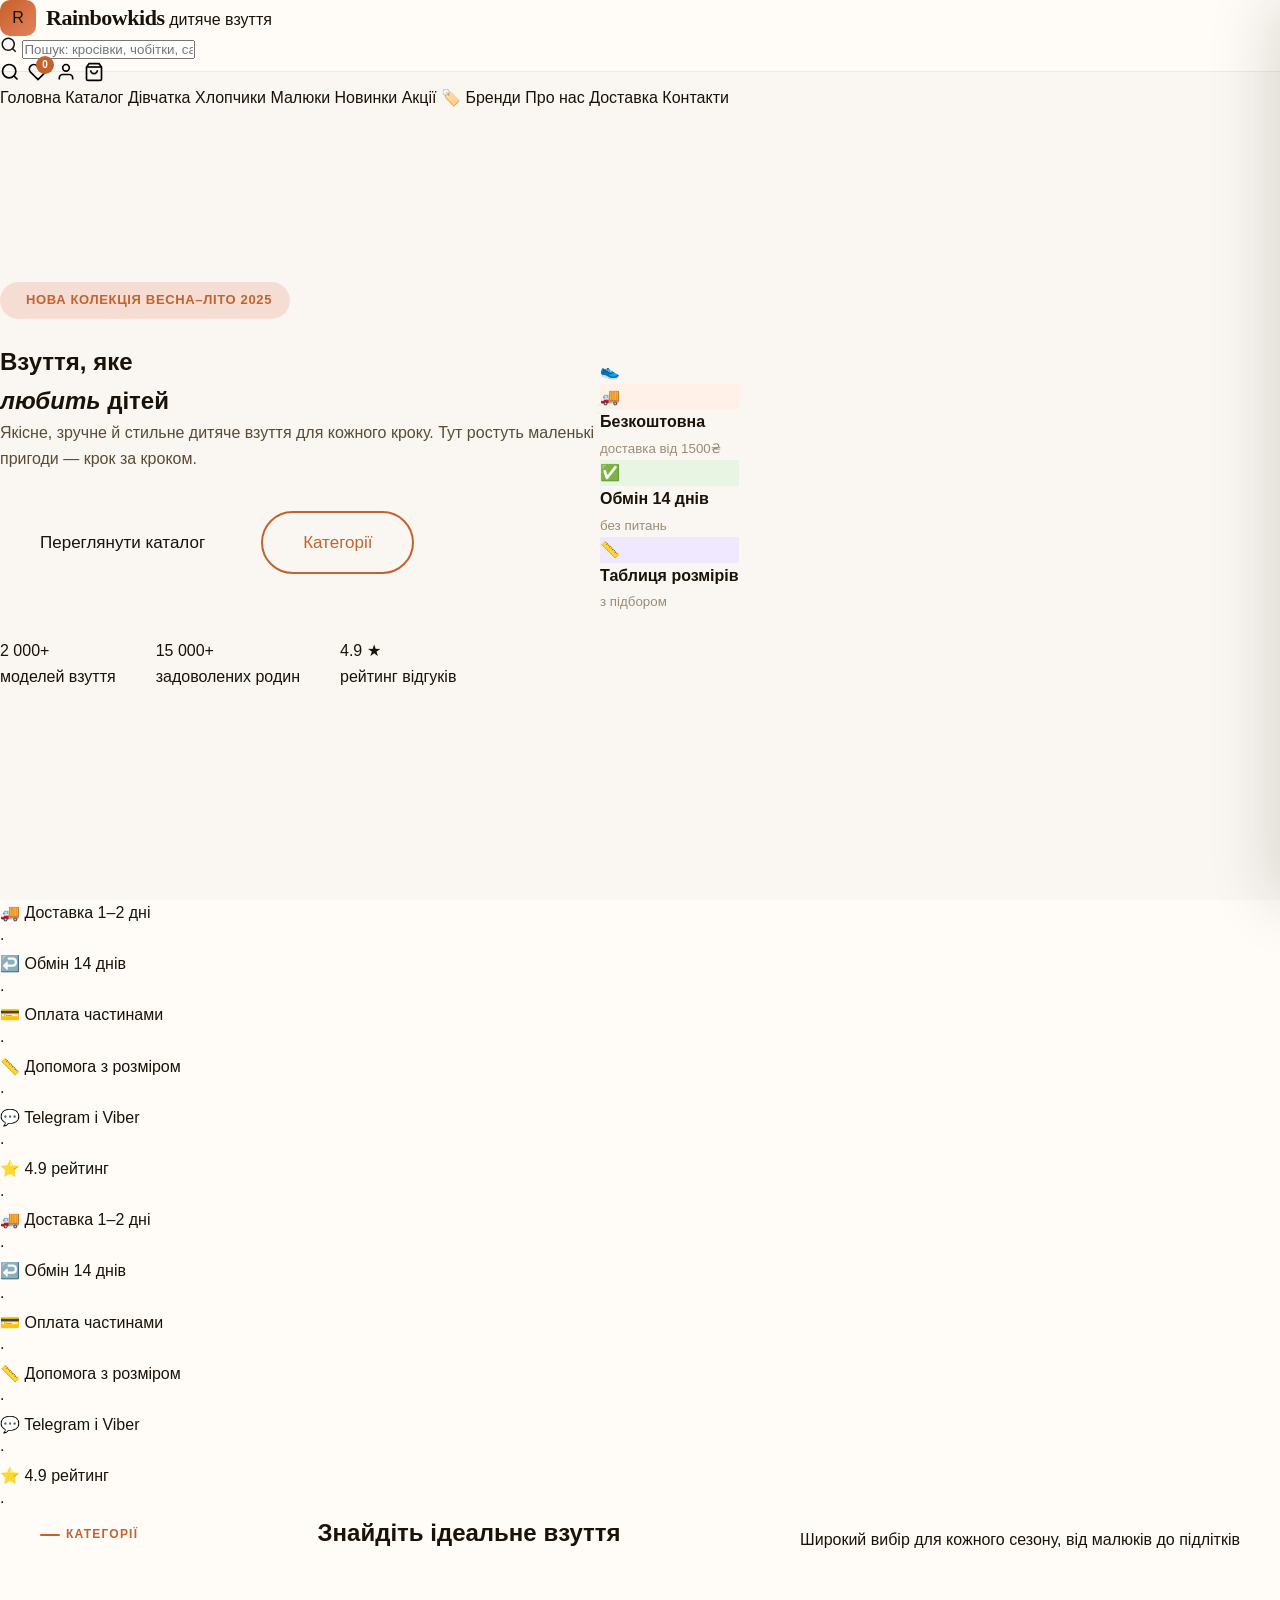
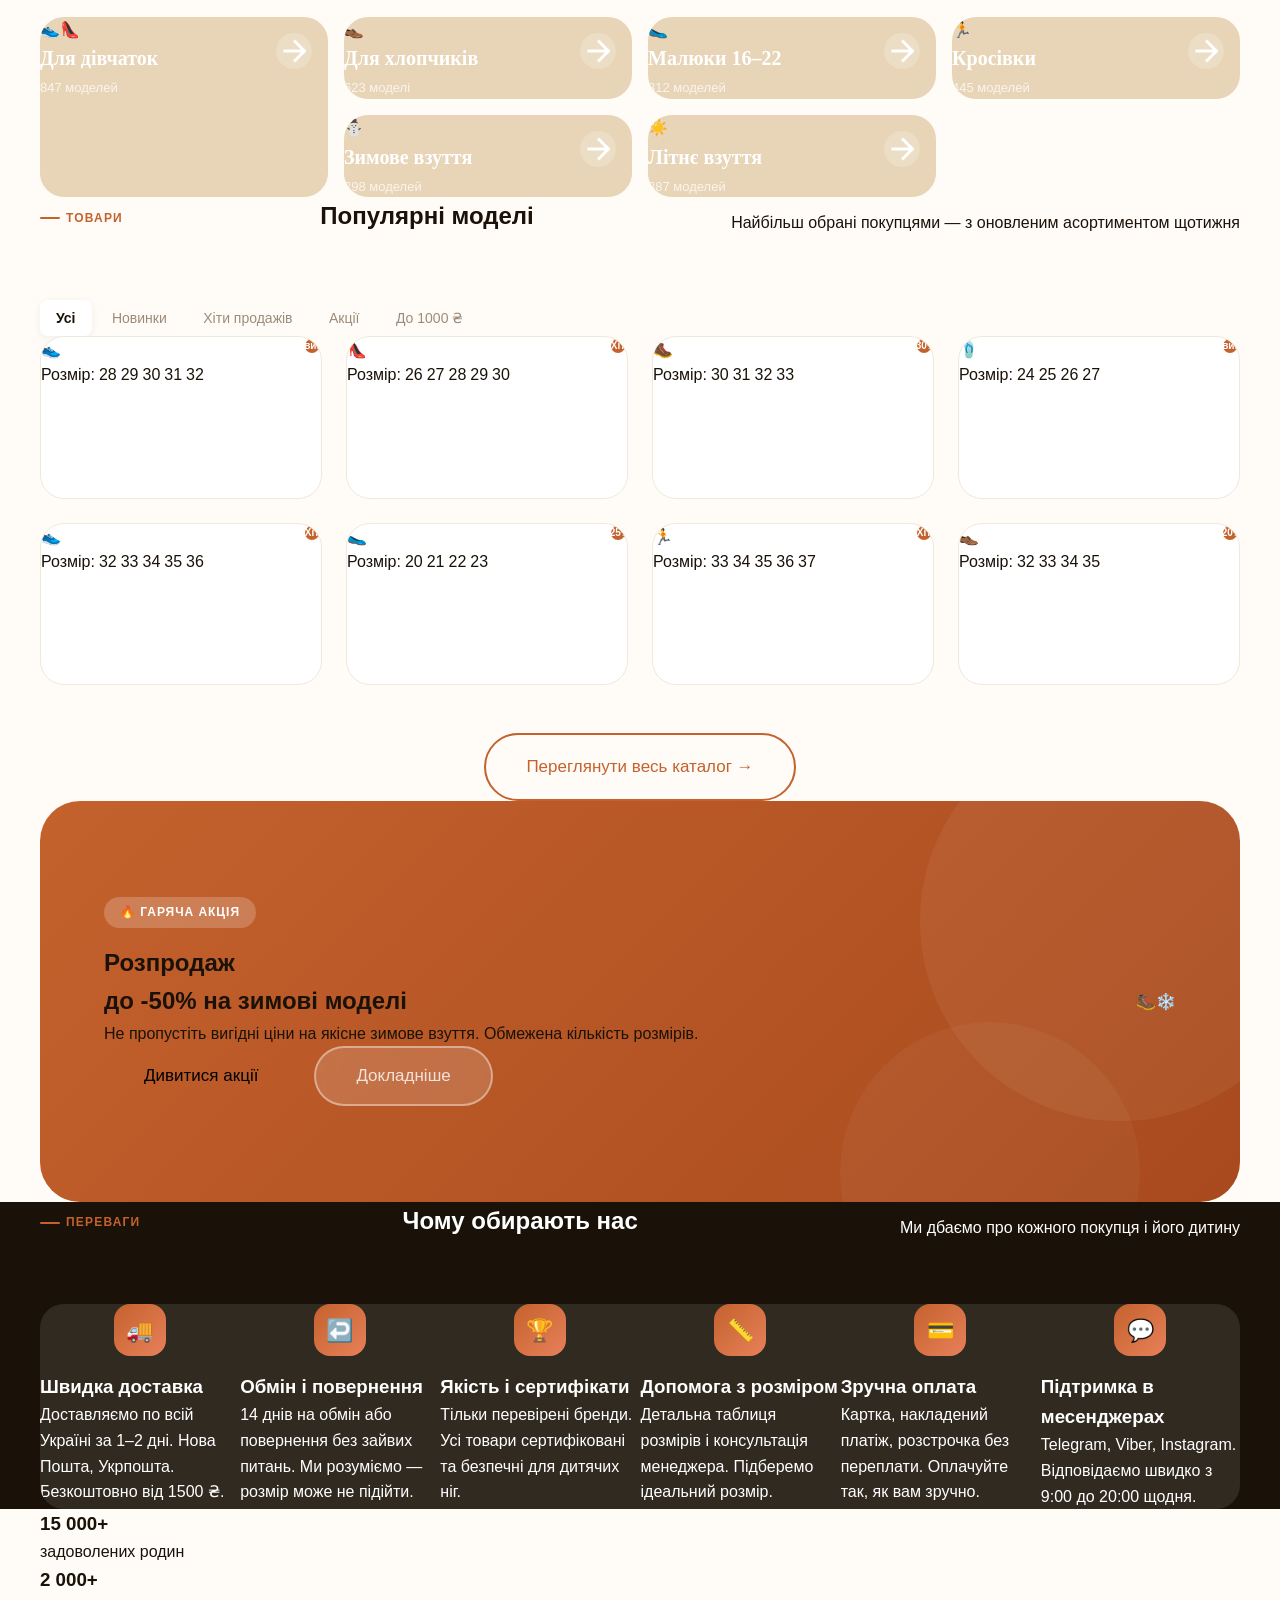
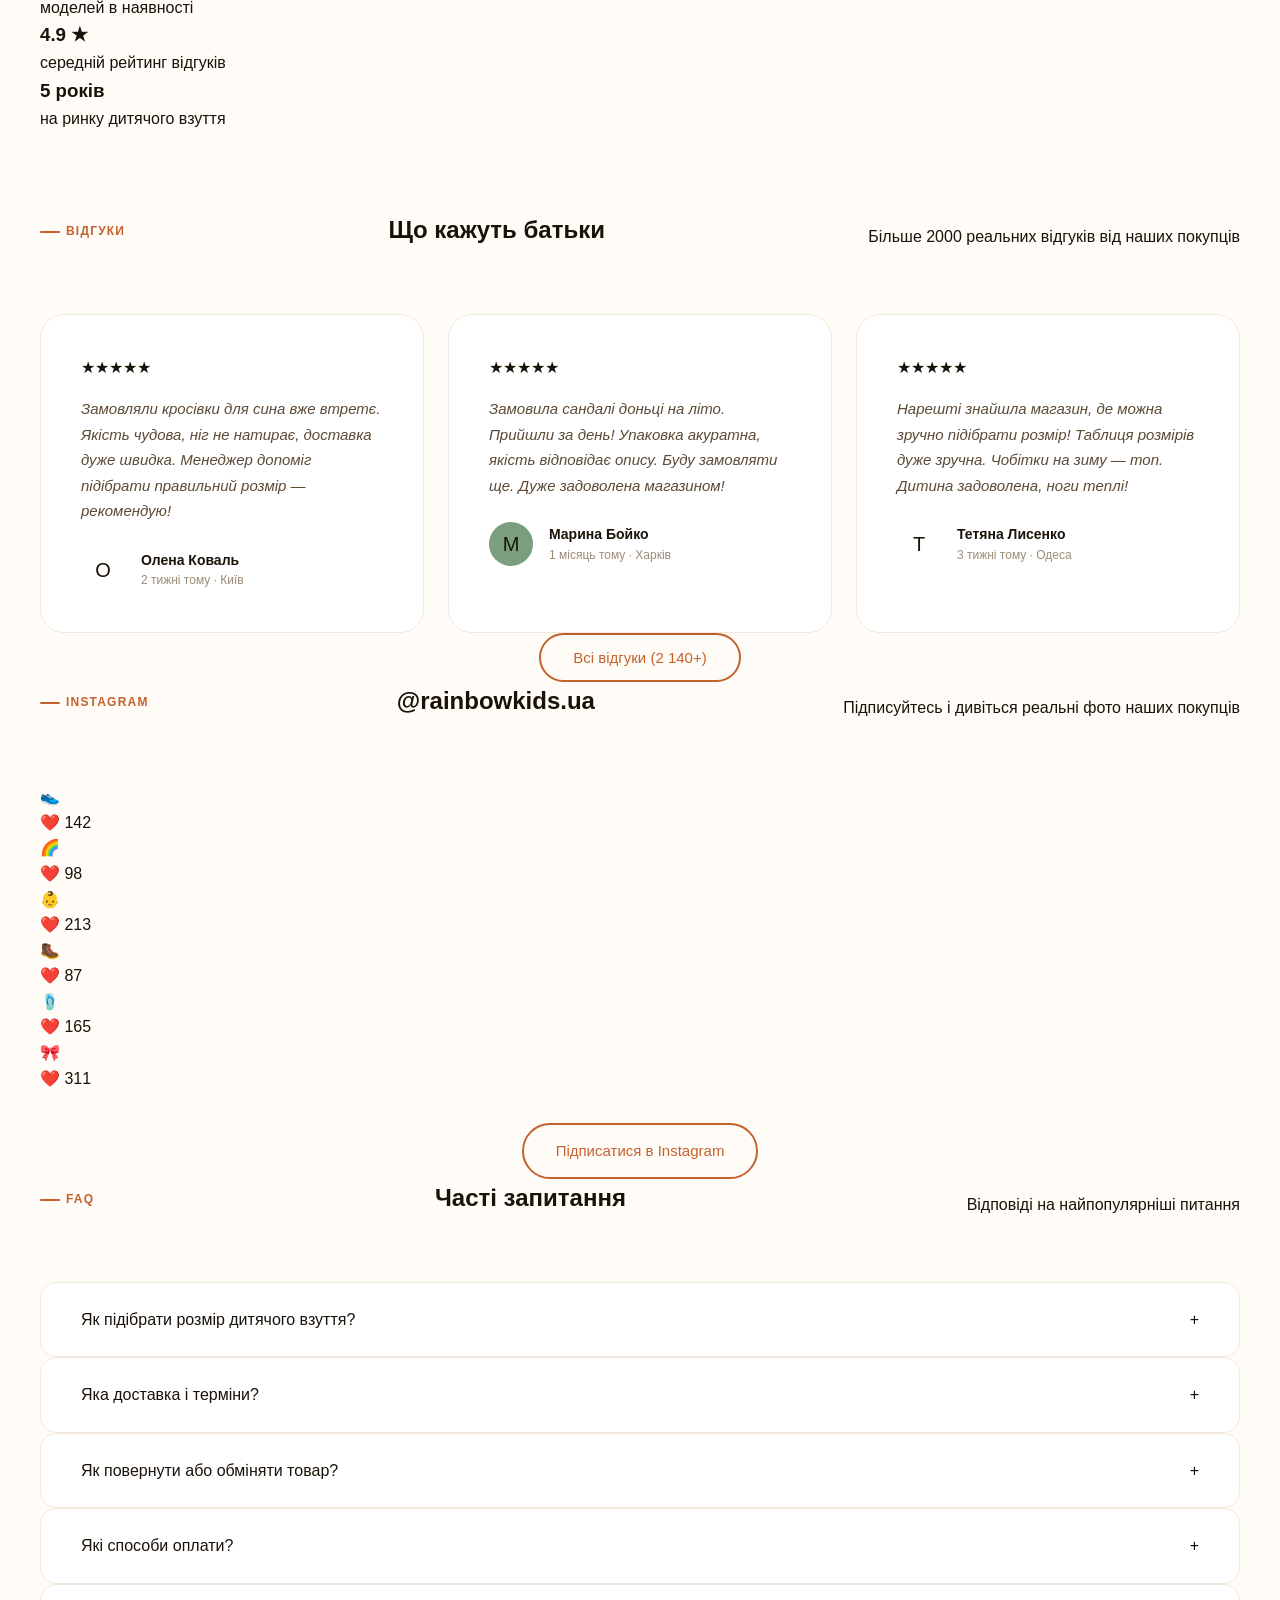
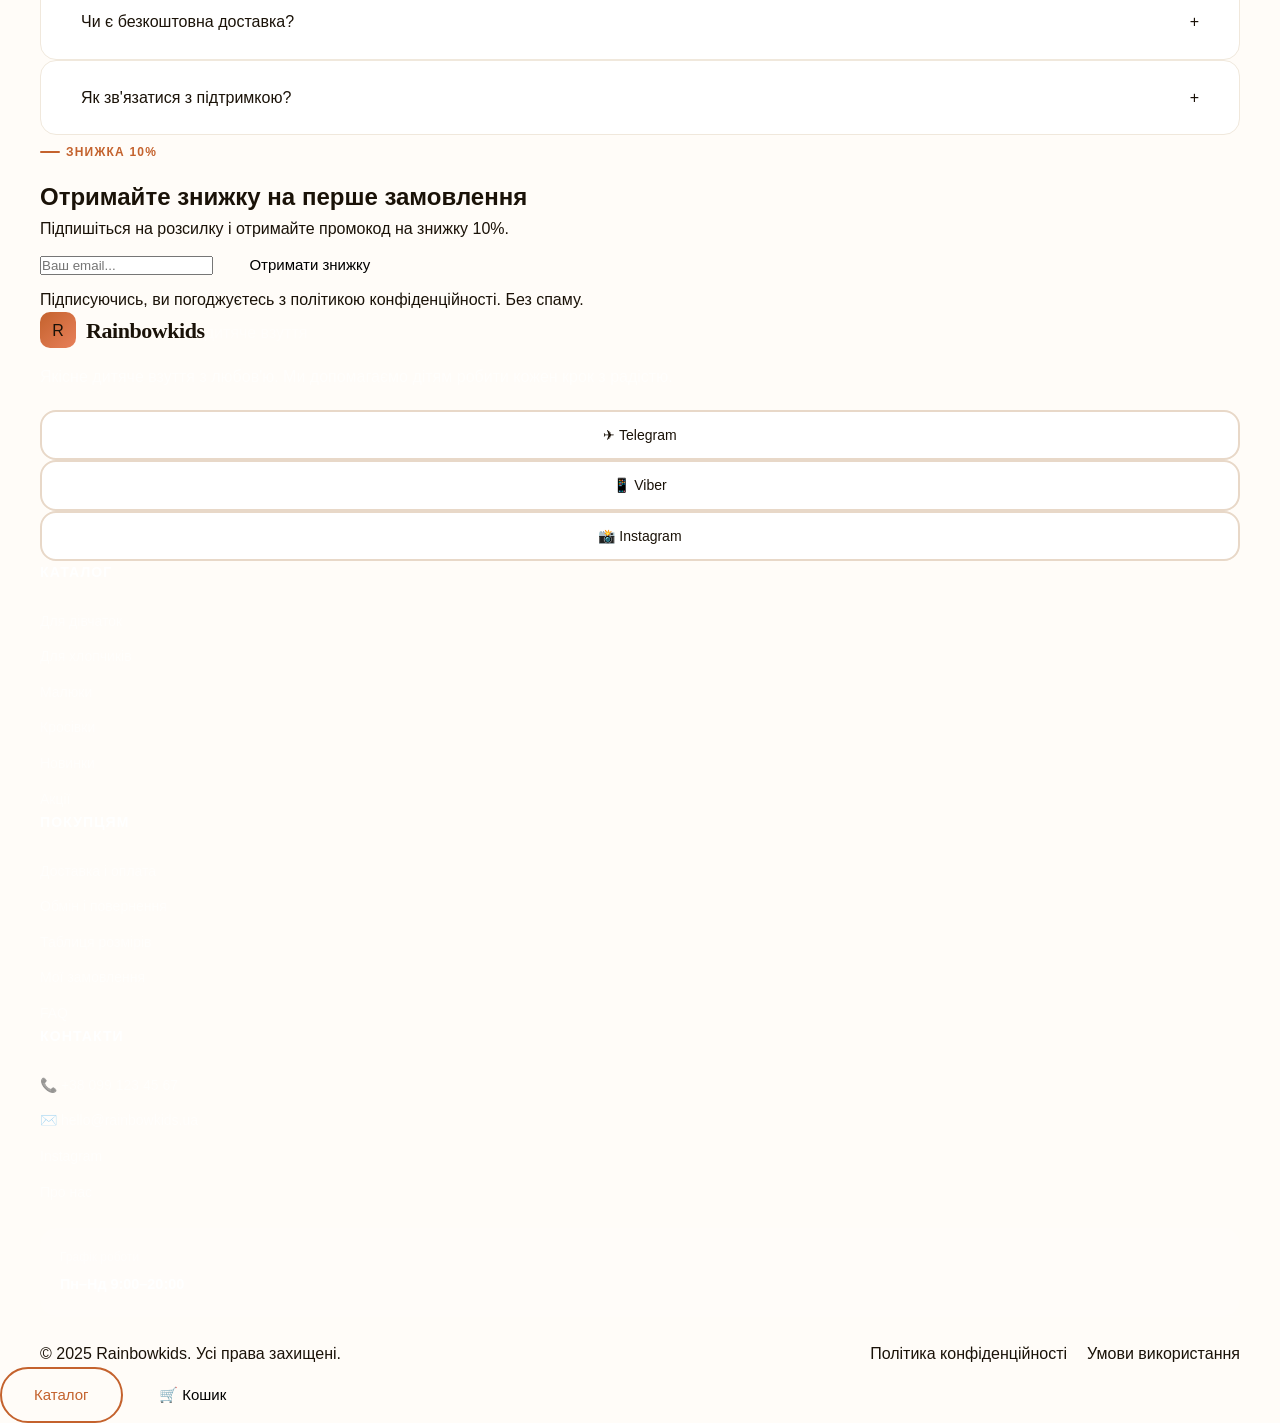
==== commit 4468ae74: "Rename index_fixed.html to index.html" ====
--- a/index.html
+++ b/index.html
@@ -10,10 +10,10 @@
 </head>
 <body>
 
-<div id="mobileNav" class="mobile-nav">
-  <div id="mobileNavOverlay" class="mobile-nav-overlay"></div>
+<div id="mobileMenu" class="mobile-nav">
+  
   <div class="mobile-nav-panel">
-    <button class="mobile-nav-close" onclick="document.getElementById('mobileMenuBtn').click()">✕</button>
+    <button class="mobile-nav-close" onclick="closeMobileMenu()">✕</button>
     <a href="index.html" class="mobile-nav-link">🏠 Головна</a>
     <a href="pages/catalog.html" class="mobile-nav-link">👟 Каталог</a>
     <a href="#categories" class="mobile-nav-link">📦 Категорії</a>
@@ -28,8 +28,9 @@
     </div>
   </div>
 </div>
-
-<header class="site-header">
+<div id="mobileOverlay" class="mobile-nav-overlay"></div>
+
+<header class="header site-header">
   <div class="header-top">
     <a href="index.html" class="logo">
       <div class="logo-mark">R</div>
@@ -57,7 +58,7 @@
         <svg width="20" height="20" fill="none" stroke="currentColor" stroke-width="2" viewBox="0 0 24 24"><path d="M6 2 3 6v14a2 2 0 0 0 2 2h14a2 2 0 0 0 2-2V6l-3-4z"/><line x1="3" y1="6" x2="21" y2="6"/><path d="M16 10a4 4 0 0 1-8 0"/></svg>
         <span class="badge-count cart-count">0</span>
       </button>
-      <button class="mobile-menu-btn" id="mobileMenuBtn" aria-label="Меню"><span></span><span></span><span></span></button>
+      <button class="burger mobile-menu-btn" id="mobileMenuBtn" aria-label="Меню" onclick="document.getElementById('mobileMenu')?.classList.contains('open') ? closeMobileMenu() : openMobileMenu()"><span></span><span></span><span></span></button>
     </div>
   </div>
   <nav class="main-nav">
@@ -80,7 +81,7 @@
 <main>
 
 <section class="hero">
-  <div class="hero-content fade-up">
+  <div class="hero-content reveal reveal fade-up">
     <div class="hero-tag"><span></span>Нова колекція Весна–Літо 2025</div>
     <h1>Взуття, яке<br><em>любить</em> дітей</h1>
     <p class="hero-desc">Якісне, зручне й стильне дитяче взуття для кожного кроку. Тут ростуть маленькі пригоди — крок за кроком.</p>
@@ -132,33 +133,33 @@
 
 <section class="categories-section" id="categories">
   <div class="container">
-    <div class="section-header fade-up">
+    <div class="section-header reveal reveal fade-up">
       <div class="section-tag">Категорії</div>
       <h2>Знайдіть ідеальне взуття</h2>
       <p>Широкий вибір для кожного сезону, від малюків до підлітків</p>
     </div>
     <div class="categories-grid">
-      <div class="cat-card large fade-up stagger-1">
+      <div class="cat-card large reveal fade-up stagger-1">
         <div class="cat-img"><div class="cat-img-inner">👟👠</div></div>
         <div class="cat-body"><div><div class="cat-name">Для дівчаток</div><div class="cat-count">847 моделей</div></div><svg class="cat-arrow" width="20" height="20" fill="none" stroke="currentColor" stroke-width="2" viewBox="0 0 24 24"><path d="M5 12h14M12 5l7 7-7 7"/></svg></div>
       </div>
-      <div class="cat-card fade-up stagger-2">
+      <div class="cat-card reveal fade-up stagger-2">
         <div class="cat-img"><div class="cat-img-inner">👞</div></div>
         <div class="cat-body"><div><div class="cat-name">Для хлопчиків</div><div class="cat-count">623 моделі</div></div><svg class="cat-arrow" width="20" height="20" fill="none" stroke="currentColor" stroke-width="2" viewBox="0 0 24 24"><path d="M5 12h14M12 5l7 7-7 7"/></svg></div>
       </div>
-      <div class="cat-card fade-up stagger-3">
+      <div class="cat-card reveal fade-up stagger-3">
         <div class="cat-img"><div class="cat-img-inner">🥿</div></div>
         <div class="cat-body"><div><div class="cat-name">Малюки 16–22</div><div class="cat-count">312 моделей</div></div><svg class="cat-arrow" width="20" height="20" fill="none" stroke="currentColor" stroke-width="2" viewBox="0 0 24 24"><path d="M5 12h14M12 5l7 7-7 7"/></svg></div>
       </div>
-      <div class="cat-card fade-up stagger-1">
+      <div class="cat-card reveal fade-up stagger-1">
         <div class="cat-img"><div class="cat-img-inner">🏃</div></div>
         <div class="cat-body"><div><div class="cat-name">Кросівки</div><div class="cat-count">445 моделей</div></div><svg class="cat-arrow" width="20" height="20" fill="none" stroke="currentColor" stroke-width="2" viewBox="0 0 24 24"><path d="M5 12h14M12 5l7 7-7 7"/></svg></div>
       </div>
-      <div class="cat-card fade-up stagger-2">
+      <div class="cat-card reveal fade-up stagger-2">
         <div class="cat-img"><div class="cat-img-inner">⛄</div></div>
         <div class="cat-body"><div><div class="cat-name">Зимове взуття</div><div class="cat-count">298 моделей</div></div><svg class="cat-arrow" width="20" height="20" fill="none" stroke="currentColor" stroke-width="2" viewBox="0 0 24 24"><path d="M5 12h14M12 5l7 7-7 7"/></svg></div>
       </div>
-      <div class="cat-card fade-up stagger-3">
+      <div class="cat-card reveal fade-up stagger-3">
         <div class="cat-img"><div class="cat-img-inner">☀️</div></div>
         <div class="cat-body"><div><div class="cat-name">Літнє взуття</div><div class="cat-count">387 моделей</div></div><svg class="cat-arrow" width="20" height="20" fill="none" stroke="currentColor" stroke-width="2" viewBox="0 0 24 24"><path d="M5 12h14M12 5l7 7-7 7"/></svg></div>
       </div>
@@ -168,12 +169,12 @@
 
 <section class="products-section">
   <div class="container">
-    <div class="section-header fade-up">
+    <div class="section-header reveal reveal fade-up">
       <div class="section-tag">Товари</div>
       <h2>Популярні моделі</h2>
       <p>Найбільш обрані покупцями — з оновленим асортиментом щотижня</p>
     </div>
-    <div class="products-tabs fade-up">
+    <div class="products-tabs reveal fade-up">
       <button class="tab-btn active">Усі</button>
       <button class="tab-btn">Новинки</button>
       <button class="tab-btn">Хіти продажів</button>
@@ -181,7 +182,7 @@
       <button class="tab-btn">До 1000 ₴</button>
     </div>
     <div class="products-grid">
-      <div class="product-card fade-up stagger-1">
+      <div class="product-card reveal fade-up stagger-1">
         <div class="product-img"><div class="product-img-inner">👟</div>
           <div class="product-badges"><span class="badge badge-new">Новинка</span></div>
           <div class="product-actions">
@@ -195,7 +196,7 @@
           </div>
         </div>
       </div>
-      <div class="product-card fade-up stagger-2">
+      <div class="product-card reveal fade-up stagger-2">
         <div class="product-img"><div class="product-img-inner">👠</div>
           <div class="product-badges"><span class="badge badge-hit">Хіт</span></div>
           <div class="product-actions"><button class="product-action-btn" onclick="toggleWish(this,'Туфлі Princess Bow')"><svg width="16" height="16" fill="none" stroke="currentColor" stroke-width="2" viewBox="0 0 24 24"><path d="M20.84 4.61a5.5 5.5 0 0 0-7.78 0L12 5.67l-1.06-1.06a5.5 5.5 0 0 0-7.78 7.78l1.06 1.06L12 21.23l7.78-7.78 1.06-1.06a5.5 5.5 0 0 0 0-7.78z"/></svg></button></div>
@@ -207,7 +208,7 @@
           </div>
         </div>
       </div>
-      <div class="product-card fade-up stagger-3">
+      <div class="product-card reveal fade-up stagger-3">
         <div class="product-img"><div class="product-img-inner">🥾</div>
           <div class="product-badges"><span class="badge badge-sale">-30%</span></div>
           <div class="product-actions"><button class="product-action-btn" onclick="toggleWish(this,'Чоботи Winter Warm Plus')"><svg width="16" height="16" fill="none" stroke="currentColor" stroke-width="2" viewBox="0 0 24 24"><path d="M20.84 4.61a5.5 5.5 0 0 0-7.78 0L12 5.67l-1.06-1.06a5.5 5.5 0 0 0-7.78 7.78l1.06 1.06L12 21.23l7.78-7.78 1.06-1.06a5.5 5.5 0 0 0 0-7.78z"/></svg></button></div>
@@ -219,7 +220,7 @@
           </div>
         </div>
       </div>
-      <div class="product-card fade-up stagger-4">
+      <div class="product-card reveal fade-up stagger-4">
         <div class="product-img"><div class="product-img-inner">🩴</div>
           <div class="product-badges"><span class="badge badge-new">Новинка</span></div>
           <div class="product-actions"><button class="product-action-btn" onclick="toggleWish(this,'Сандалі Summer Joy Kids')"><svg width="16" height="16" fill="none" stroke="currentColor" stroke-width="2" viewBox="0 0 24 24"><path d="M20.84 4.61a5.5 5.5 0 0 0-7.78 0L12 5.67l-1.06-1.06a5.5 5.5 0 0 0-7.78 7.78l1.06 1.06L12 21.23l7.78-7.78 1.06-1.06a5.5 5.5 0 0 0 0-7.78z"/></svg></button></div>
@@ -231,7 +232,7 @@
           </div>
         </div>
       </div>
-      <div class="product-card fade-up stagger-1">
+      <div class="product-card reveal fade-up stagger-1">
         <div class="product-img"><div class="product-img-inner">👟</div>
           <div class="product-badges"><span class="badge badge-hit">Хіт</span></div>
           <div class="product-actions"><button class="product-action-btn" onclick="toggleWish(this,'Кеди Classic White Jr.')"><svg width="16" height="16" fill="none" stroke="currentColor" stroke-width="2" viewBox="0 0 24 24"><path d="M20.84 4.61a5.5 5.5 0 0 0-7.78 0L12 5.67l-1.06-1.06a5.5 5.5 0 0 0-7.78 7.78l1.06 1.06L12 21.23l7.78-7.78 1.06-1.06a5.5 5.5 0 0 0 0-7.78z"/></svg></button></div>
@@ -243,7 +244,7 @@
           </div>
         </div>
       </div>
-      <div class="product-card fade-up stagger-2">
+      <div class="product-card reveal fade-up stagger-2">
         <div class="product-img"><div class="product-img-inner">🥿</div>
           <div class="product-badges"><span class="badge badge-new">Новинка</span><span class="badge badge-sale">-25%</span></div>
           <div class="product-actions"><button class="product-action-btn" onclick="toggleWish(this,'Мокасини Soft Step Baby')"><svg width="16" height="16" fill="none" stroke="currentColor" stroke-width="2" viewBox="0 0 24 24"><path d="M20.84 4.61a5.5 5.5 0 0 0-7.78 0L12 5.67l-1.06-1.06a5.5 5.5 0 0 0-7.78 7.78l1.06 1.06L12 21.23l7.78-7.78 1.06-1.06a5.5 5.5 0 0 0 0-7.78z"/></svg></button></div>
@@ -255,7 +256,7 @@
           </div>
         </div>
       </div>
-      <div class="product-card fade-up stagger-3">
+      <div class="product-card reveal fade-up stagger-3">
         <div class="product-img"><div class="product-img-inner">🏃</div>
           <div class="product-badges"><span class="badge badge-hit">Хіт</span></div>
           <div class="product-actions"><button class="product-action-btn" onclick="toggleWish(this,'Кросівки Run Fast Junior')"><svg width="16" height="16" fill="none" stroke="currentColor" stroke-width="2" viewBox="0 0 24 24"><path d="M20.84 4.61a5.5 5.5 0 0 0-7.78 0L12 5.67l-1.06-1.06a5.5 5.5 0 0 0-7.78 7.78l1.06 1.06L12 21.23l7.78-7.78 1.06-1.06a5.5 5.5 0 0 0 0-7.78z"/></svg></button></div>
@@ -267,7 +268,7 @@
           </div>
         </div>
       </div>
-      <div class="product-card fade-up stagger-4">
+      <div class="product-card reveal fade-up stagger-4">
         <div class="product-img"><div class="product-img-inner">👞</div>
           <div class="product-badges"><span class="badge badge-sale">-20%</span></div>
           <div class="product-actions"><button class="product-action-btn" onclick="toggleWish(this,'Туфлі School Classic Premium')"><svg width="16" height="16" fill="none" stroke="currentColor" stroke-width="2" viewBox="0 0 24 24"><path d="M20.84 4.61a5.5 5.5 0 0 0-7.78 0L12 5.67l-1.06-1.06a5.5 5.5 0 0 0-7.78 7.78l1.06 1.06L12 21.23l7.78-7.78 1.06-1.06a5.5 5.5 0 0 0 0-7.78z"/></svg></button></div>
@@ -280,7 +281,7 @@
         </div>
       </div>
     </div>
-    <div style="text-align:center;margin-top:48px;" class="fade-up">
+    <div style="text-align:center;margin-top:48px;" class="reveal fade-up">
       <a href="pages/catalog.html" class="btn btn-outline btn-lg">Переглянути весь каталог →</a>
     </div>
   </div>
@@ -288,7 +289,7 @@
 
 <section class="promo-section">
   <div class="container">
-    <div class="promo-banner fade-in">
+    <div class="promo-banner reveal fade-in">
       <div class="promo-content">
         <span class="promo-tag">🔥 Гаряча акція</span>
         <h2>Розпродаж<br>до -50% на зимові моделі</h2>
@@ -305,25 +306,25 @@
 
 <section class="benefits-section">
   <div class="container">
-    <div class="section-header fade-up">
+    <div class="section-header reveal reveal fade-up">
       <div class="section-tag">Переваги</div>
       <h2>Чому обирають нас</h2>
       <p>Ми дбаємо про кожного покупця і його дитину</p>
     </div>
     <div class="benefits-grid">
-      <div class="benefit-card fade-up stagger-1"><div class="benefit-icon">🚚</div><h3>Швидка доставка</h3><p>Доставляємо по всій Україні за 1–2 дні. Нова Пошта, Укрпошта. Безкоштовно від 1500 ₴.</p></div>
-      <div class="benefit-card fade-up stagger-2"><div class="benefit-icon">↩️</div><h3>Обмін і повернення</h3><p>14 днів на обмін або повернення без зайвих питань. Ми розуміємо — розмір може не підійти.</p></div>
-      <div class="benefit-card fade-up stagger-3"><div class="benefit-icon">🏆</div><h3>Якість і сертифікати</h3><p>Тільки перевірені бренди. Усі товари сертифіковані та безпечні для дитячих ніг.</p></div>
-      <div class="benefit-card fade-up stagger-1"><div class="benefit-icon">📏</div><h3>Допомога з розміром</h3><p>Детальна таблиця розмірів і консультація менеджера. Підберемо ідеальний розмір.</p></div>
-      <div class="benefit-card fade-up stagger-2"><div class="benefit-icon">💳</div><h3>Зручна оплата</h3><p>Картка, накладений платіж, розстрочка без переплати. Оплачуйте так, як вам зручно.</p></div>
-      <div class="benefit-card fade-up stagger-3"><div class="benefit-icon">💬</div><h3>Підтримка в мессенджерах</h3><p>Telegram, Viber, Instagram. Відповідаємо швидко з 9:00 до 20:00 щодня.</p></div>
+      <div class="benefit-card reveal fade-up stagger-1"><div class="benefit-icon">🚚</div><h3>Швидка доставка</h3><p>Доставляємо по всій Україні за 1–2 дні. Нова Пошта, Укрпошта. Безкоштовно від 1500 ₴.</p></div>
+      <div class="benefit-card reveal fade-up stagger-2"><div class="benefit-icon">↩️</div><h3>Обмін і повернення</h3><p>14 днів на обмін або повернення без зайвих питань. Ми розуміємо — розмір може не підійти.</p></div>
+      <div class="benefit-card reveal fade-up stagger-3"><div class="benefit-icon">🏆</div><h3>Якість і сертифікати</h3><p>Тільки перевірені бренди. Усі товари сертифіковані та безпечні для дитячих ніг.</p></div>
+      <div class="benefit-card reveal fade-up stagger-1"><div class="benefit-icon">📏</div><h3>Допомога з розміром</h3><p>Детальна таблиця розмірів і консультація менеджера. Підберемо ідеальний розмір.</p></div>
+      <div class="benefit-card reveal fade-up stagger-2"><div class="benefit-icon">💳</div><h3>Зручна оплата</h3><p>Картка, накладений платіж, розстрочка без переплати. Оплачуйте так, як вам зручно.</p></div>
+      <div class="benefit-card reveal fade-up stagger-3"><div class="benefit-icon">💬</div><h3>Підтримка в месенджерах</h3><p>Telegram, Viber, Instagram. Відповідаємо швидко з 9:00 до 20:00 щодня.</p></div>
     </div>
   </div>
 </section>
 
 <section style="padding:0 0 80px;">
   <div class="container">
-    <div class="trust-bar fade-in">
+    <div class="trust-bar reveal fade-in">
       <div class="trust-item"><h3>15 000+</h3><p>задоволених родин</p></div>
       <div class="trust-item"><h3>2 000+</h3><p>моделей в наявності</p></div>
       <div class="trust-item"><h3>4.9 ★</h3><p>середній рейтинг відгуків</p></div>
@@ -334,20 +335,20 @@
 
 <section class="reviews-section">
   <div class="container">
-    <div class="section-header fade-up"><div class="section-tag">Відгуки</div><h2>Що кажуть батьки</h2><p>Більше 2000 реальних відгуків від наших покупців</p></div>
+    <div class="section-header reveal reveal fade-up"><div class="section-tag">Відгуки</div><h2>Що кажуть батьки</h2><p>Більше 2000 реальних відгуків від наших покупців</p></div>
     <div class="reviews-grid">
-      <div class="review-card fade-up stagger-1"><div class="review-stars">★★★★★</div><p class="review-text">Замовляли кросівки для сина вже втретє. Якість чудова, ніг не натирає, доставка дуже швидка. Менеджер допоміг підібрати правильний розмір — рекомендую!</p><div class="review-author"><div class="review-avatar" style="background:var(--coral);">О</div><div><div class="review-name">Олена Коваль</div><div class="review-date">2 тижні тому · Київ</div></div></div></div>
-      <div class="review-card fade-up stagger-2"><div class="review-stars">★★★★★</div><p class="review-text">Замовила сандалі доньці на літо. Прийшли за день! Упаковка акуратна, якість відповідає опису. Буду замовляти ще. Дуже задоволена магазином!</p><div class="review-author"><div class="review-avatar" style="background:var(--sage);">М</div><div><div class="review-name">Марина Бойко</div><div class="review-date">1 місяць тому · Харків</div></div></div></div>
-      <div class="review-card fade-up stagger-3"><div class="review-stars">★★★★★</div><p class="review-text">Нарешті знайшла магазин, де можна зручно підібрати розмір! Таблиця розмірів дуже зручна. Чобітки на зиму — топ. Дитина задоволена, ноги теплі!</p><div class="review-author"><div class="review-avatar" style="background:var(--lavender);color:var(--text-primary);">Т</div><div><div class="review-name">Тетяна Лисенко</div><div class="review-date">3 тижні тому · Одеса</div></div></div></div>
-    </div>
-    <div style="text-align:center;" class="fade-up"><button class="btn btn-outline">Всі відгуки (2 140+)</button></div>
+      <div class="review-card reveal fade-up stagger-1"><div class="review-stars">★★★★★</div><p class="review-text">Замовляли кросівки для сина вже втретє. Якість чудова, ніг не натирає, доставка дуже швидка. Менеджер допоміг підібрати правильний розмір — рекомендую!</p><div class="review-author"><div class="review-avatar" style="background:var(--coral);">О</div><div><div class="review-name">Олена Коваль</div><div class="review-date">2 тижні тому · Київ</div></div></div></div>
+      <div class="review-card reveal fade-up stagger-2"><div class="review-stars">★★★★★</div><p class="review-text">Замовила сандалі доньці на літо. Прийшли за день! Упаковка акуратна, якість відповідає опису. Буду замовляти ще. Дуже задоволена магазином!</p><div class="review-author"><div class="review-avatar" style="background:var(--sage);">М</div><div><div class="review-name">Марина Бойко</div><div class="review-date">1 місяць тому · Харків</div></div></div></div>
+      <div class="review-card reveal fade-up stagger-3"><div class="review-stars">★★★★★</div><p class="review-text">Нарешті знайшла магазин, де можна зручно підібрати розмір! Таблиця розмірів дуже зручна. Чобітки на зиму — топ. Дитина задоволена, ноги теплі!</p><div class="review-author"><div class="review-avatar" style="background:var(--lavender);color:var(--text-primary);">Т</div><div><div class="review-name">Тетяна Лисенко</div><div class="review-date">3 тижні тому · Одеса</div></div></div></div>
+    </div>
+    <div style="text-align:center;" class="reveal fade-up"><button class="btn btn-outline">Всі відгуки (2 140+)</button></div>
   </div>
 </section>
 
 <section class="instagram-section">
   <div class="container">
-    <div class="section-header fade-up"><div class="section-tag">Instagram</div><h2>@rainbowkids.ua</h2><p>Підписуйтесь і дивіться реальні фото наших покупців</p></div>
-    <div class="instagram-grid fade-in">
+    <div class="section-header reveal reveal fade-up"><div class="section-tag">Instagram</div><h2>@rainbowkids.ua</h2><p>Підписуйтесь і дивіться реальні фото наших покупців</p></div>
+    <div class="instagram-grid reveal fade-in">
       <div class="ig-item"><span>👟</span><div class="ig-overlay">❤️ 142</div></div>
       <div class="ig-item"><span>🌈</span><div class="ig-overlay">❤️ 98</div></div>
       <div class="ig-item"><span>👶</span><div class="ig-overlay">❤️ 213</div></div>
@@ -355,27 +356,27 @@
       <div class="ig-item"><span>🩴</span><div class="ig-overlay">❤️ 165</div></div>
       <div class="ig-item"><span>🎀</span><div class="ig-overlay">❤️ 311</div></div>
     </div>
-    <div style="text-align:center;margin-top:32px;" class="fade-up"><a href="https://instagram.com/rainbowkids.ua" class="btn btn-outline" target="_blank" rel="noopener">Підписатися в Instagram</a></div>
+    <div style="text-align:center;margin-top:32px;" class="reveal fade-up"><a href="https://instagram.com/rainbowkids.ua" class="btn btn-outline" target="_blank" rel="noopener">Підписатися в Instagram</a></div>
   </div>
 </section>
 
 <section class="faq-section">
   <div class="container">
-    <div class="section-header fade-up"><div class="section-tag">FAQ</div><h2>Часті запитання</h2><p>Відповіді на найпопулярніші питання</p></div>
+    <div class="section-header reveal reveal fade-up"><div class="section-tag">FAQ</div><h2>Часті запитання</h2><p>Відповіді на найпопулярніші питання</p></div>
     <div class="faq-grid">
-      <div class="faq-item"><div class="faq-q">Як підібрати розмір дитячого взуття? <div class="faq-icon">+</div></div><div class="faq-a">Виміряйте стопу дитини в сантиметрах і порівняйте з нашою таблицею розмірів. Якщо є сумніви — пишіть нам у Telegram або Viber, підберемо разом.</div></div>
-      <div class="faq-item"><div class="faq-q">Яка доставка і терміни? <div class="faq-icon">+</div></div><div class="faq-a">Доставляємо Новою Поштою та Укрпоштою по всій Україні. Зазвичай 1–2 дні після відправки. Відправляємо в день замовлення або наступного дня.</div></div>
-      <div class="faq-item"><div class="faq-q">Як повернути або обміняти товар? <div class="faq-icon">+</div></div><div class="faq-a">Протягом 14 днів ви можете повернути або обміняти товар без жодних проблем. Напишіть нам — домовимося про деталі.</div></div>
-      <div class="faq-item"><div class="faq-q">Які способи оплати? <div class="faq-icon">+</div></div><div class="faq-a">Приймаємо оплату карткою онлайн, накладним платежем, через Privat24, а також пропонуємо розстрочку без переплати.</div></div>
-      <div class="faq-item"><div class="faq-q">Чи є безкоштовна доставка? <div class="faq-icon">+</div></div><div class="faq-a">Так! Безкоштовна доставка при замовленні від 1500 грн.</div></div>
-      <div class="faq-item"><div class="faq-q">Як зв'язатися з підтримкою? <div class="faq-icon">+</div></div><div class="faq-a">Telegram, Viber, Instagram або телефоном. Працюємо з 9:00 до 20:00 щодня. Зазвичай відповідаємо протягом 15–30 хвилин.</div></div>
+      <div class="faq-item"><div class="faq-q faq-question">Як підібрати розмір дитячого взуття? <div class="faq-icon">+</div></div><div class="faq-a">Виміряйте стопу дитини в сантиметрах і порівняйте з нашою таблицею розмірів. Якщо є сумніви — пишіть нам у Telegram або Viber, підберемо разом.</div></div>
+      <div class="faq-item"><div class="faq-q faq-question">Яка доставка і терміни? <div class="faq-icon">+</div></div><div class="faq-a">Доставляємо Новою Поштою та Укрпоштою по всій Україні. Зазвичай 1–2 дні після відправки. Відправляємо в день замовлення або наступного дня.</div></div>
+      <div class="faq-item"><div class="faq-q faq-question">Як повернути або обміняти товар? <div class="faq-icon">+</div></div><div class="faq-a">Протягом 14 днів ви можете повернути або обміняти товар без жодних проблем. Напишіть нам — домовимося про деталі.</div></div>
+      <div class="faq-item"><div class="faq-q faq-question">Які способи оплати? <div class="faq-icon">+</div></div><div class="faq-a">Приймаємо оплату карткою онлайн, накладним платежем, через Privat24, а також пропонуємо розстрочку без переплати.</div></div>
+      <div class="faq-item"><div class="faq-q faq-question">Чи є безкоштовна доставка? <div class="faq-icon">+</div></div><div class="faq-a">Так! Безкоштовна доставка при замовленні від 1500 грн.</div></div>
+      <div class="faq-item"><div class="faq-q faq-question">Як зв'язатися з підтримкою? <div class="faq-icon">+</div></div><div class="faq-a">Telegram, Viber, Instagram або телефоном. Працюємо з 9:00 до 20:00 щодня. Зазвичай відповідаємо протягом 15–30 хвилин.</div></div>
     </div>
   </div>
 </section>
 
 <section class="newsletter-section">
   <div class="container">
-    <div class="newsletter-inner fade-up">
+    <div class="newsletter-inner reveal fade-up">
       <div class="section-tag" style="margin-bottom:16px;">Знижка 10%</div>
       <h2>Отримайте знижку на перше замовлення</h2>
       <p>Підпишіться на розсилку і отримайте промокод на знижку 10%.</p>
@@ -399,7 +400,7 @@
         <div class="footer-messengers" style="margin-top:20px;">
           <a href="https://t.me/rainbowkids" class="messenger-btn tg" target="_blank" rel="noopener">✈ Telegram</a>
           <a href="viber://chat" class="messenger-btn vb">📱 Viber</a>
-          <a href="https://instagram.com" class="messenger-btn ig" target="_blank" rel="noopener">📸 Instagram</a>
+          <a href="https://instagram.com/rainbowkids.ua" class="messenger-btn ig" target="_blank" rel="noopener">📸 Instagram</a>
         </div>
       </div>
       <div class="footer-col"><h4>Каталог</h4><ul class="footer-links"><li><a href="#">Для дівчаток</a></li><li><a href="#">Для хлопчиків</a></li><li><a href="#">Малюки</a></li><li><a href="#">Кросівки</a></li><li><a href="#">Новинки</a></li><li><a href="#">Акції</a></li></ul></div>
@@ -424,6 +425,31 @@
   <button class="btn btn-coral" style="flex:1;" onclick="openCart()">🛒 Кошик</button>
 </div>
 
+<div id="cartToast" class="cart-toast"></div>
+<script>
+function focusSearch(){document.querySelector('.header-search input')?.focus();}
+function addToCart(name, price, size, emoji){
+  if (typeof cart === "undefined") return;
+  cart.add({
+    id: String(name).toLowerCase().replace(/[^a-zа-яіїєґ0-9]+/gi, "-"),
+    name: name,
+    brand: "Rainbowkids",
+    price: Number(price),
+    size: size,
+    emoji: emoji || "👟"
+  });
+}
+function toggleWish(btn, name){
+  btn.classList.toggle("active");
+  const countEl = document.querySelector(".wish-count");
+  const current = Number(countEl?.textContent || 0);
+  const next = btn.classList.contains("active") ? current + 1 : Math.max(0, current - 1);
+  if (countEl) countEl.textContent = String(next);
+  if (typeof showToast === "function") {
+    showToast(btn.classList.contains("active") ? `❤️ ${name} додано в обране` : `🤍 ${name} прибрано з обраного`);
+  }
+}
+</script>
 <script src="js/main.js"></script>
 </body>
 </html>
